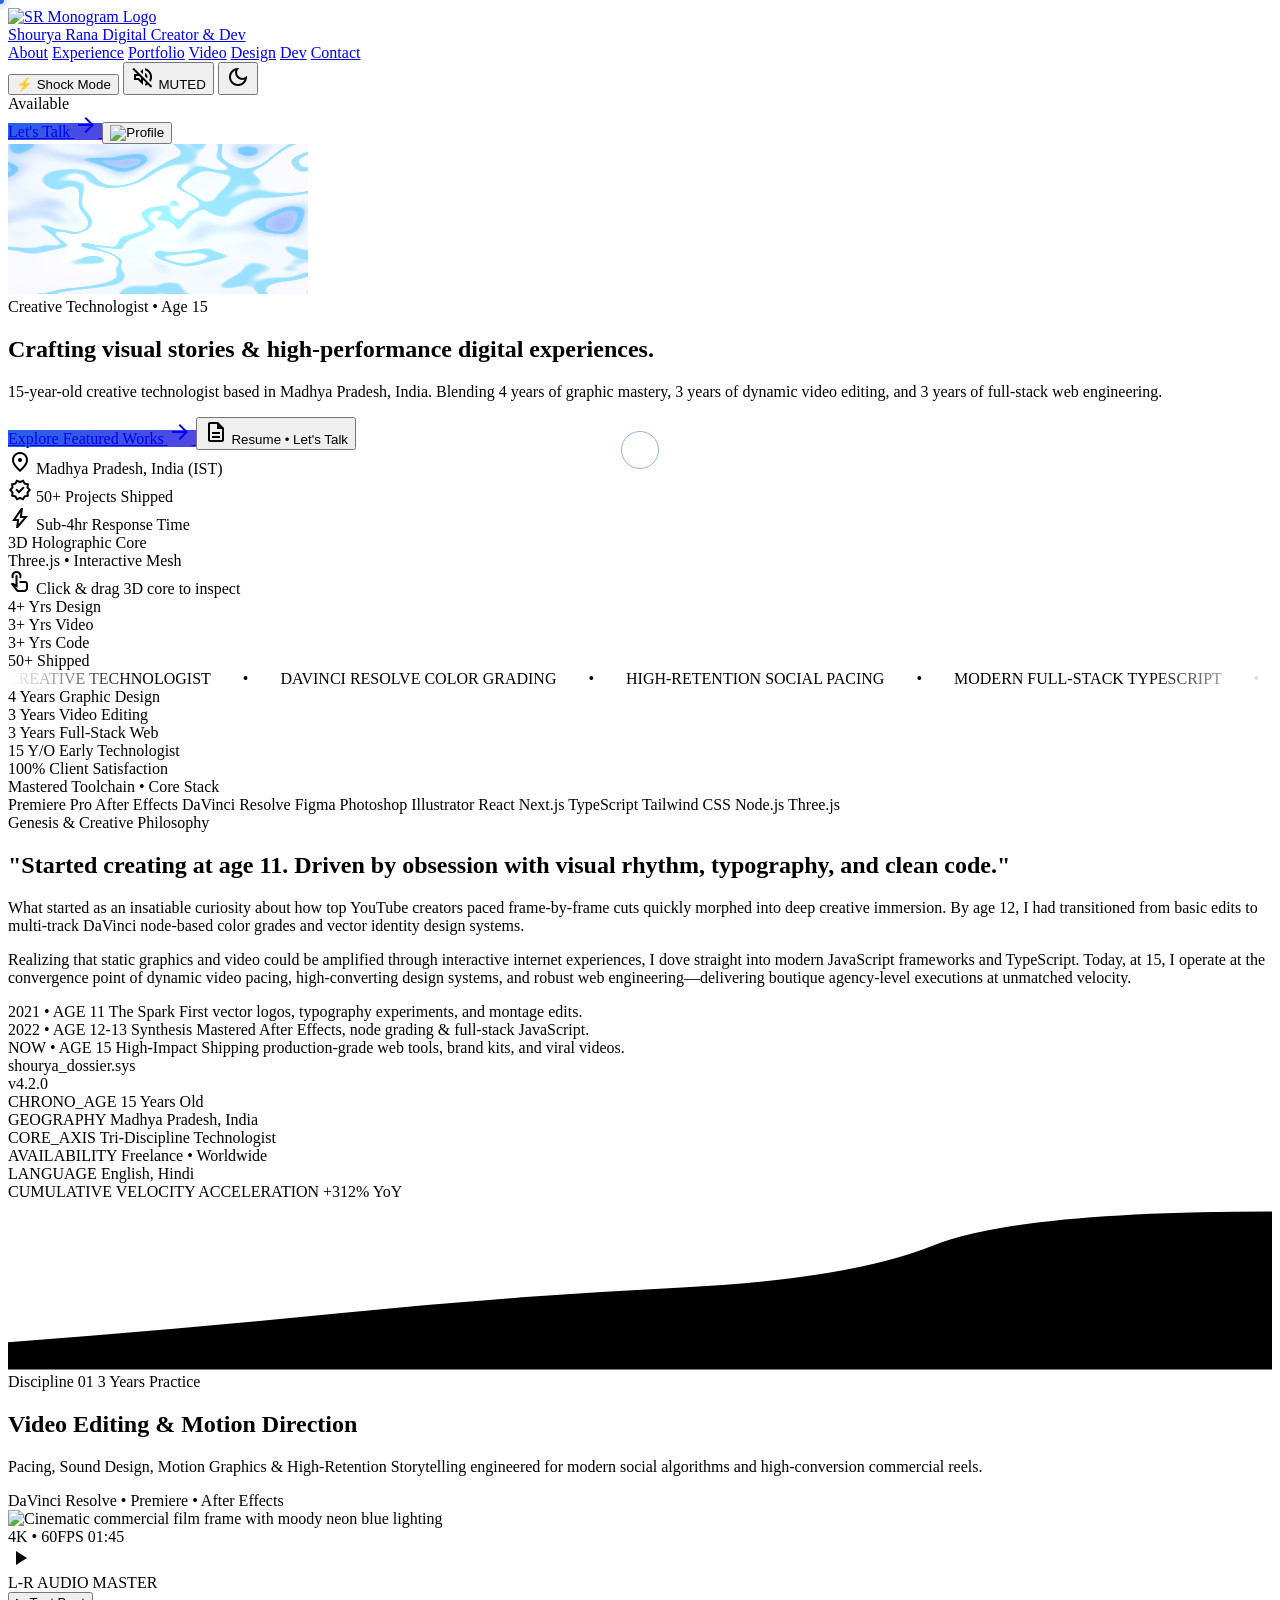
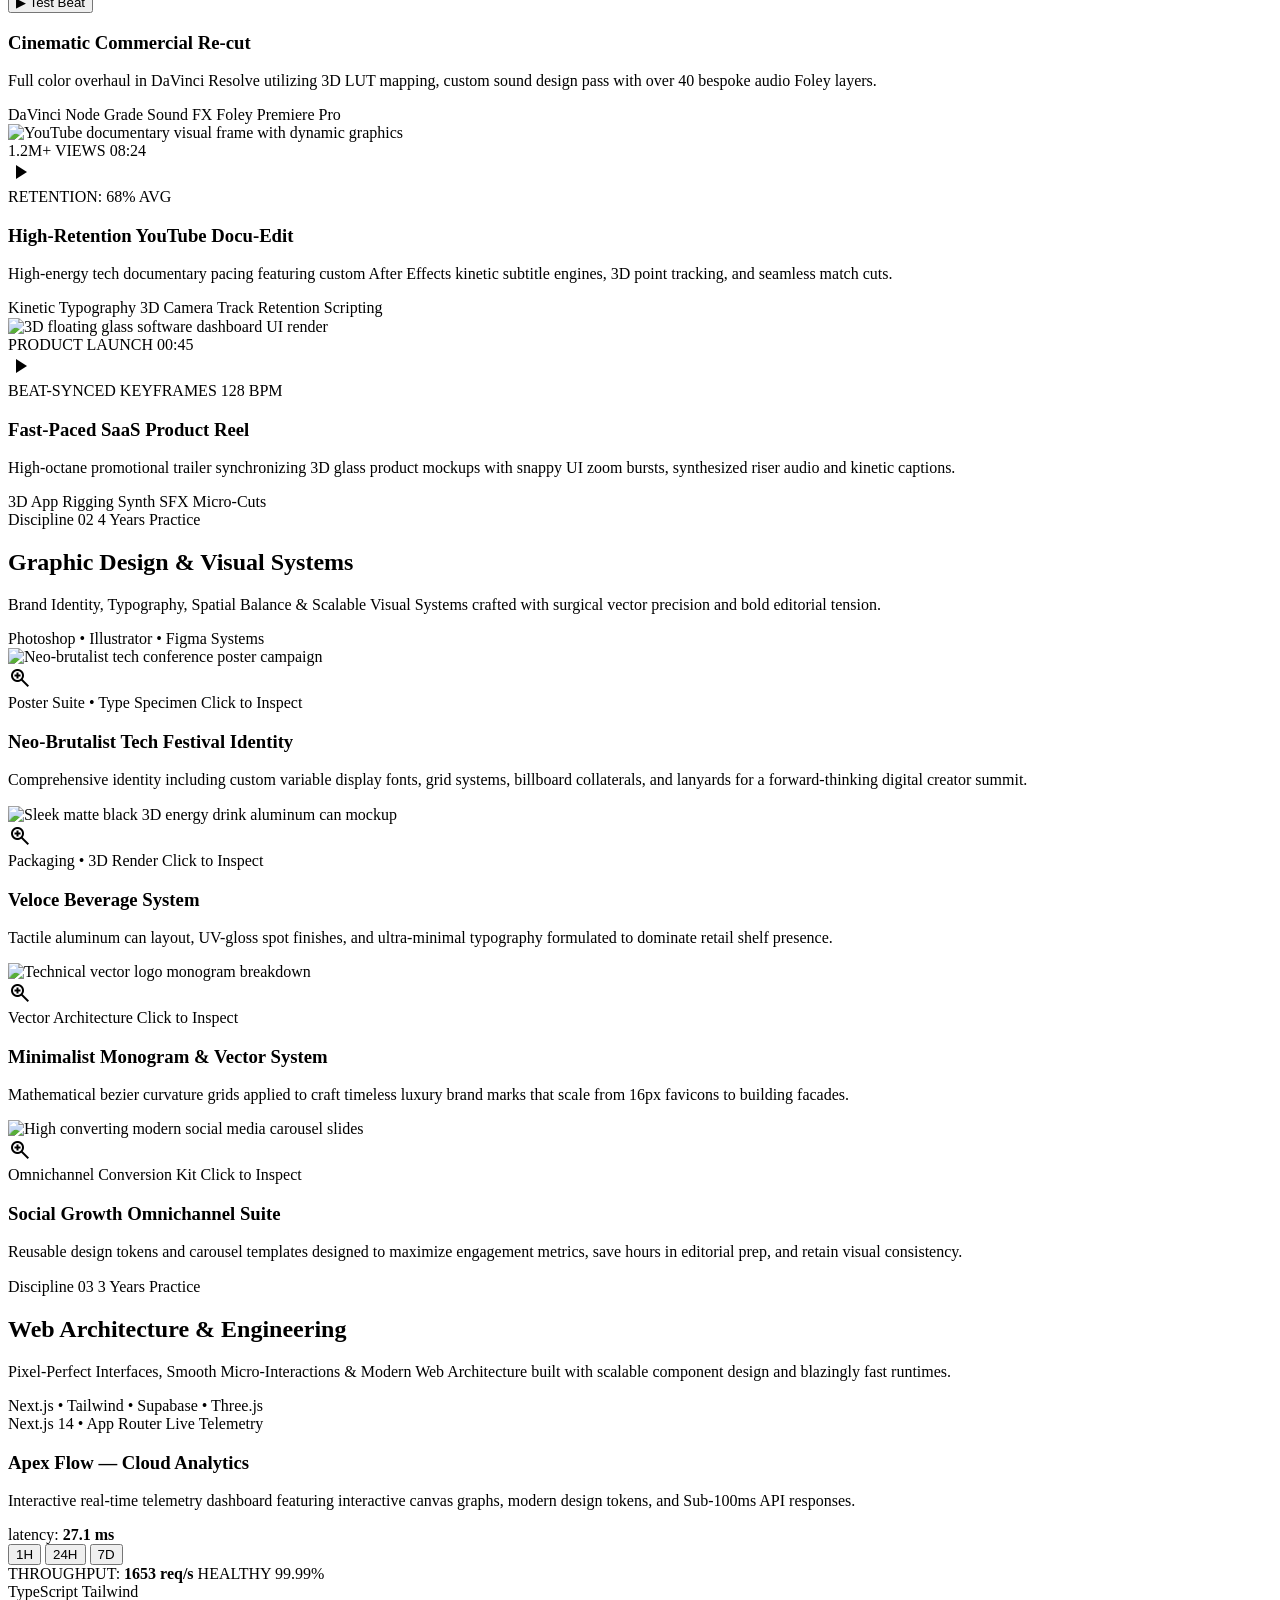
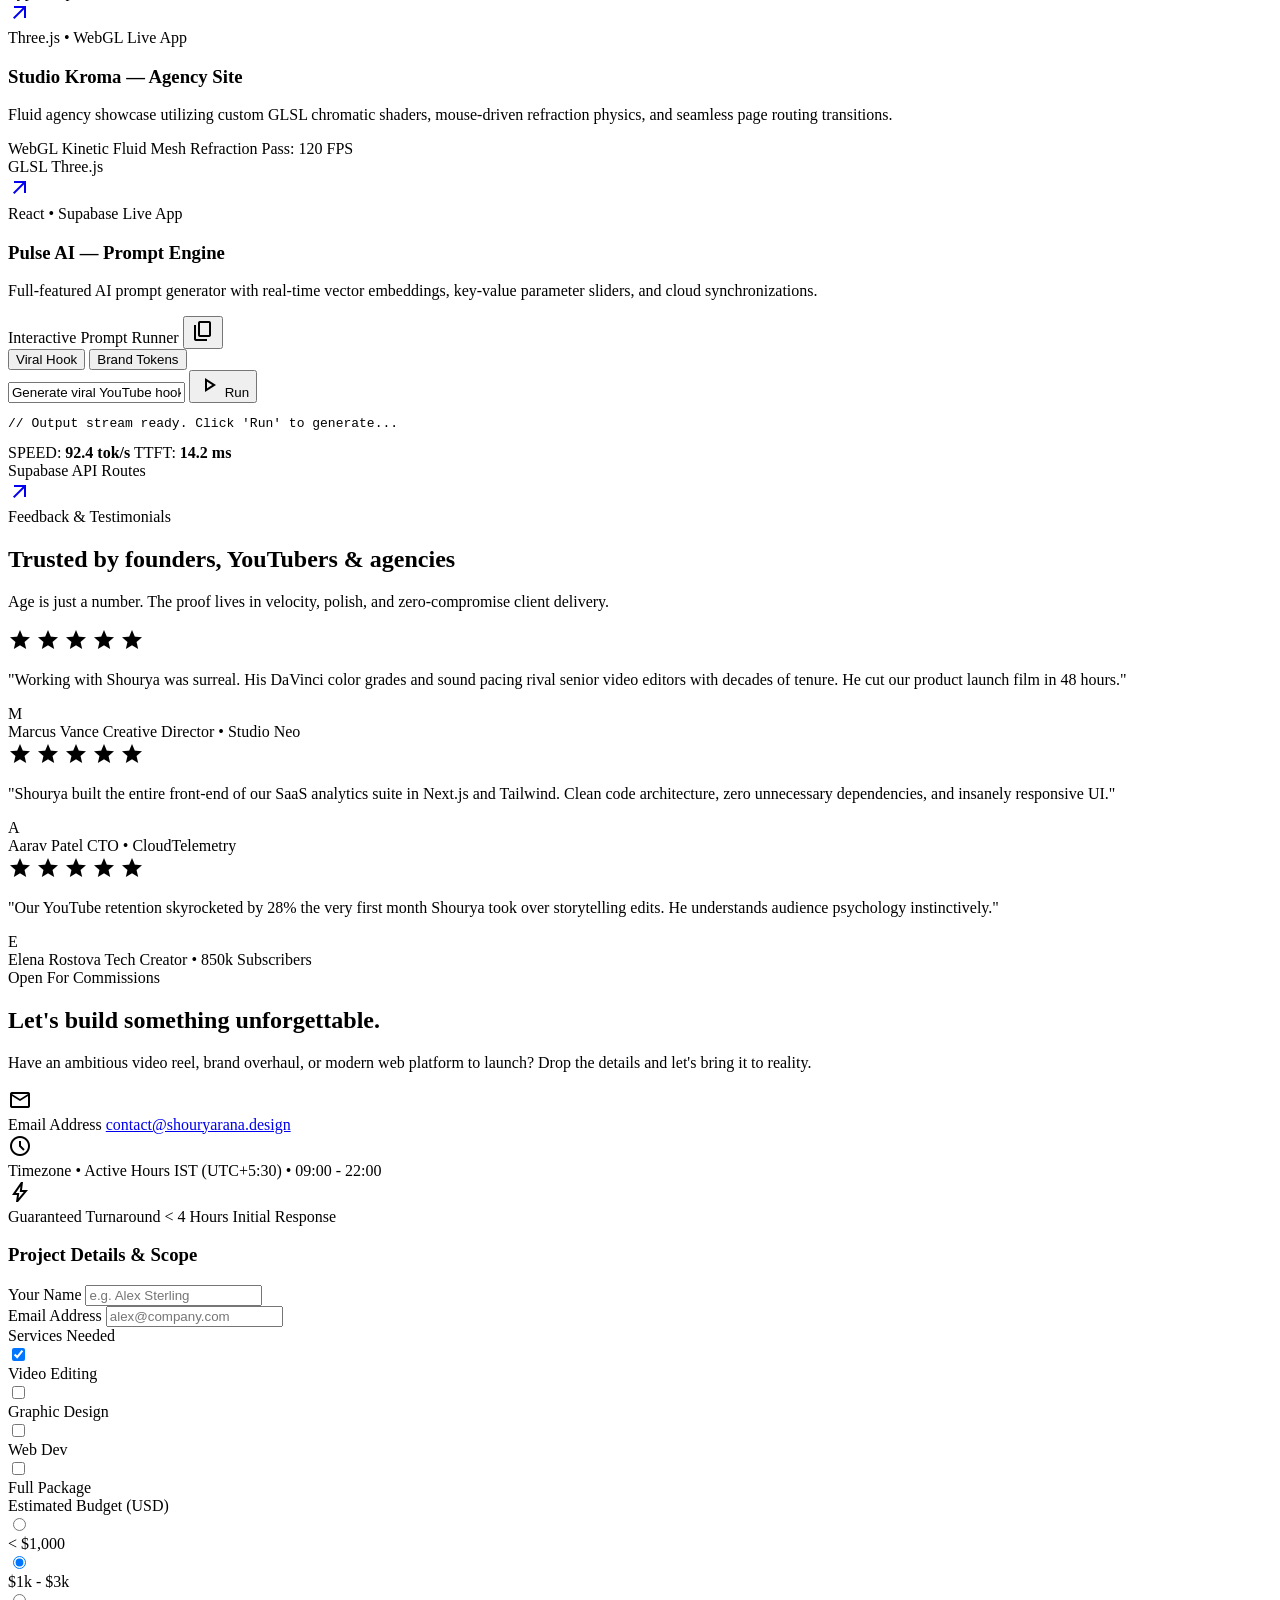
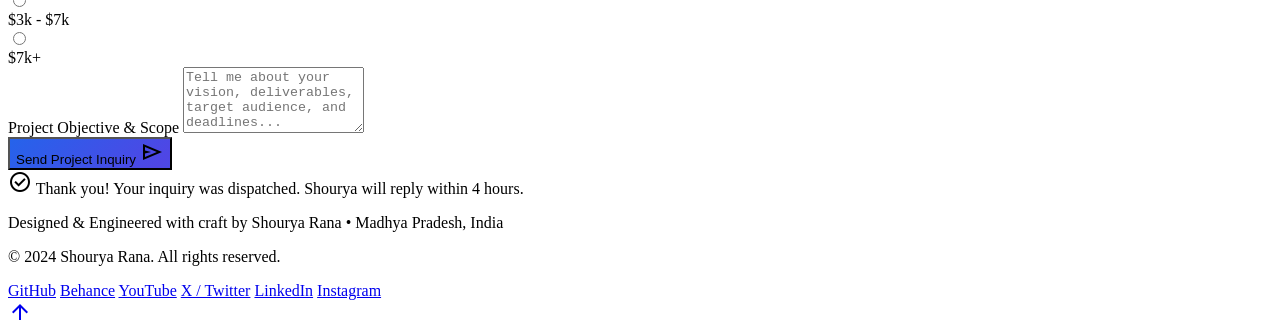
==== index.html @ fdfb47a0 "Add files via upload" ====
<!DOCTYPE html>
<html class="light" lang="en">
<head>
  <meta charset="utf-8">
  <meta content="width=device-width, initial-scale=1.0" name="viewport">
  <title>Shourya Rana — Creative Technologist & Full-Stack Developer</title>
  <meta name="description" content="Portfolio of Shourya Rana, a 15-year-old creative technologist blending 4 years of graphic design, 3 years of video editing, and 3 years of full-stack engineering.">

  <!-- Google Fonts -->
  <link href="https://fonts.googleapis.com" rel="preconnect">
  <link crossorigin="" href="https://fonts.gstatic.com" rel="preconnect">
  <link href="https://fonts.googleapis.com/css2?family=Plus+Jakarta+Sans:ital,wght@0,300;0,400;0,500;0,600;0,700;0,800;1,400&family=JetBrains+Mono:wght@400;500;600;700&display=swap" rel="stylesheet">
  <link href="https://fonts.googleapis.com/css2?family=Material+Symbols+Outlined:wght,FILL@100..700,0..1&display=swap" rel="stylesheet">

  <!-- Tailwind CSS CDN -->
  <script src="https://cdn.tailwindcss.com?plugins=forms,container-queries"></script>
  <script id="tailwind-config">
    tailwind.config = {
      darkMode: "class",
      theme: {
        extend: {
          colors: {
            primary: "#2563eb",
            secondary: "#4f46e5",
            background: "#faf8ff",
            surface: "#ffffff"
          },
          fontFamily: {
            "display-xl": ["Plus Jakarta Sans", "sans-serif"],
            "headline-lg": ["Plus Jakarta Sans", "sans-serif"],
            "body-md": ["Plus Jakarta Sans", "sans-serif"],
            "mono-code": ["JetBrains Mono", "monospace"],
            "label-caps": ["JetBrains Mono", "monospace"]
          },
          spacing: {
            "space-2xs": "0.25rem",
            "space-xs": "0.5rem",
            "space-sm": "0.75rem",
            "space-md": "1rem",
            "space-lg": "1.5rem",
            "space-xl": "2rem",
            "space-2xl": "3rem",
            "space-3xl": "4rem",
            "space-4xl": "6rem",
            "space-5xl": "8rem",
            "gutter-mobile": "1.25rem",
            "gutter-desktop": "2.5rem",
            "container-max": "80rem"
          }
        }
      }
    }
  </script>

  <!-- Three.js (r125) for 3D Holographic Core -->
  <script src="https://ajax.googleapis.com/ajax/libs/threejs/r125/three.min.js"></script>

  <!-- Custom High-Impact Stylesheet -->
  <link rel="stylesheet" href="styles.css">
</head>

<body id="top" class="bg-[#faf8ff] dark:bg-[#090d16] font-body-md text-slate-900 dark:text-slate-100 antialiased min-h-screen selection:bg-blue-200 dark:selection:bg-blue-900/60 selection:text-primary transition-colors duration-300">

  <!-- Hyperspace Warp Canvas (Shock Mode) -->
  <canvas id="hyperspace-canvas"></canvas>
  <div id="shock-hud" class="shock-hud">
    <div class="px-6 py-4 rounded-3xl bg-black/80 border border-blue-500/80 backdrop-blur-xl text-white flex flex-col items-center gap-2 shadow-[0_0_50px_rgba(37,99,235,0.6)]">
      <div class="flex items-center gap-2">
        <span class="h-3 w-3 rounded-full bg-blue-500 animate-ping"></span>
        <span class="font-mono-code text-sm font-bold text-blue-400 uppercase tracking-widest">HYPERSPACE WARP ENGAGED</span>
      </div>
      <span class="font-mono-code text-xs text-slate-300">VELOCITY: WARP 9.9 • QUANTUM DRIVE ONLINE</span>
      <span class="font-mono-code text-[10px] text-slate-400">Click anywhere to drop out of warp</span>
    </div>
  </div>

  <!-- Confetti / Particle Canvas -->
  <canvas id="confetti-canvas"></canvas>

  <!-- ==================== HEADER / NAVIGATION ==================== -->
  <header class="fixed top-0 inset-x-0 z-50 bg-white/85 dark:bg-slate-900/85 backdrop-blur-xl border-b border-slate-200/70 dark:border-slate-800 shadow-[0_4px_20px_rgba(15,23,42,0.04)] transition-colors duration-300">
    <div class="h-20 max-w-container-max mx-auto px-gutter-mobile lg:px-gutter-desktop flex items-center justify-between gap-space-md">
      
      <!-- Brand & Name -->
      <a href="#top" class="flex items-center gap-space-sm shrink-0 group">
        <div class="p-1.5 rounded-2xl bg-white dark:bg-slate-800 shadow-sm border border-slate-100 dark:border-slate-700 flex items-center justify-center transition-transform group-hover:scale-105 group-hover:rotate-3">
          <img alt="SR Monogram Logo" class="h-8 w-8 object-contain rounded-xl" src="https://lh3.googleusercontent.com/aida/[base64]">
        </div>
        <div class="flex flex-col">
          <span class="font-bold text-[17px] text-slate-900 dark:text-white tracking-tight leading-snug">Shourya Rana</span>
          <span class="font-medium text-xs text-slate-500 dark:text-slate-400 tracking-wide">Digital Creator &amp; Dev</span>
        </div>
      </a>

      <!-- Desktop Navigation Links -->
      <nav class="hidden xl:flex items-center gap-1.5 p-1.5 rounded-full bg-slate-100/90 dark:bg-slate-800/90 border border-slate-200/60 dark:border-slate-700 backdrop-blur-md">
        <a class="px-space-md py-1.5 rounded-full text-xs font-semibold bg-white dark:bg-slate-700 text-primary shadow-sm transition-all" href="#top">About</a>
        <a class="px-space-md py-1.5 rounded-full text-xs font-semibold text-slate-600 dark:text-slate-300 hover:text-slate-900 dark:hover:text-white transition-colors" href="#journey">Experience</a>
        <a class="px-space-md py-1.5 rounded-full text-xs font-semibold text-slate-600 dark:text-slate-300 hover:text-slate-900 dark:hover:text-white transition-colors" href="#showcases">Portfolio</a>
        <a class="px-space-sm py-1.5 rounded-full font-label-caps text-[11px] text-slate-500 dark:text-slate-400 hover:text-primary transition-colors uppercase tracking-wider" href="#video-section">Video</a>
        <a class="px-space-sm py-1.5 rounded-full font-label-caps text-[11px] text-slate-500 dark:text-slate-400 hover:text-secondary transition-colors uppercase tracking-wider" href="#design-section">Design</a>
        <a class="px-space-sm py-1.5 rounded-full font-label-caps text-[11px] text-slate-500 dark:text-slate-400 hover:text-blue-500 transition-colors uppercase tracking-wider" href="#dev-section">Dev</a>
        <a class="px-space-md py-1.5 rounded-full text-xs font-semibold text-slate-600 dark:text-slate-300 hover:text-slate-900 dark:hover:text-white transition-colors" href="#contact">Contact</a>
      </nav>

      <!-- Right Controls & CTA -->
      <div class="flex items-center gap-2 sm:gap-space-sm shrink-0">
        
        <!-- "⚡ Shock Mode" Trigger Button -->
        <button id="shock-mode-btn" class="px-3 py-1.5 rounded-full bg-gradient-to-r from-blue-600 to-indigo-600 hover:from-blue-500 hover:to-indigo-500 text-white font-mono-code text-[11px] font-bold tracking-wider uppercase shadow-[0_0_15px_rgba(37,99,235,0.4)] hover:scale-105 transition-all flex items-center gap-1.5" title="Trigger Hyperspace Shock Mode">
          <span class="text-amber-300">⚡</span>
          <span class="hidden sm:inline">Shock Mode</span>
        </button>

        <!-- Sound Toggle Button -->
        <button id="sound-toggle-btn" class="p-2 rounded-full bg-slate-100 dark:bg-slate-800 hover:bg-slate-200 dark:hover:bg-slate-700 text-slate-700 dark:text-slate-300 transition-all flex items-center gap-1.5" title="Toggle Sound FX">
          <span class="material-symbols-outlined text-base text-slate-400">volume_off</span>
          <span class="hidden md:inline font-mono-code text-[11px] font-semibold">MUTED</span>
        </button>

        <!-- Dark/Light Theme Switcher -->
        <button id="theme-toggle-btn" class="p-2 rounded-full bg-slate-100 dark:bg-slate-800 hover:bg-slate-200 dark:hover:bg-slate-700 text-slate-700 dark:text-slate-300 transition-all flex items-center justify-center" title="Toggle Theme">
          <span class="material-symbols-outlined text-base">dark_mode</span>
        </button>

        <!-- Availability Badge -->
        <div class="hidden lg:flex items-center gap-2 px-3 py-1.5 rounded-full bg-emerald-50 dark:bg-emerald-950/60 border border-emerald-100 dark:border-emerald-800 shadow-sm">
          <span class="relative flex h-2 w-2">
            <span class="animate-ping absolute inline-flex h-full w-full rounded-full bg-emerald-500 opacity-75"></span>
            <span class="relative inline-flex rounded-full h-2 w-2 bg-emerald-500"></span>
          </span>
          <span class="font-label-caps text-[11px] font-semibold text-emerald-700 dark:text-emerald-300 uppercase tracking-wider">Available</span>
        </div>

        <!-- Get In Touch CTA -->
        <a class="btn-glow-shimmer inline-flex items-center gap-1.5 px-space-md sm:px-space-lg py-2.5 rounded-full bg-primary hover:bg-blue-700 text-white text-xs font-bold transition-all shadow-[0_4px_14px_rgba(37,99,235,0.25)] hover:shadow-[0_6px_20px_rgba(37,99,235,0.35)] hover:scale-105" href="#contact">
          <span>Let's Talk</span>
          <span class="material-symbols-outlined text-[16px]">arrow_forward</span>
        </a>

        <!-- Profile Avatar (Clickable to open Resume) -->
        <button data-open-resume class="p-0.5 rounded-full ring-2 ring-blue-400/60 hover:ring-blue-500 transition-all hover:scale-105" title="View Shourya's Digital CV">
          <img alt="Profile" class="w-8 h-8 rounded-full object-cover" src="https://lh3.googleusercontent.com/aida-public/[base64]">
        </button>
      </div>

    </div>
  </header>

  <!-- ==================== MAIN PAGE CONTENT ==================== -->
  <main class="w-full pt-24 relative overflow-hidden">

    <!-- Interactive WebGL Fluid Shader Canvas Backdrop -->
    <div class="absolute inset-0 w-full h-full opacity-35 dark:opacity-20 pointer-events-none z-0">
      <canvas id="shader-canvas-ANIMATION_8" class="w-full h-full block"></canvas>
      <script>
        (function() {
          const canvas = document.getElementById('shader-canvas-ANIMATION_8');
          function syncSize() {
            const w = canvas.clientWidth  || window.innerWidth || 1280;
            const h = canvas.clientHeight || window.innerHeight || 720;
            if (canvas.width !== w || canvas.height !== h) {
              canvas.width  = w;
              canvas.height = h;
            }
          }
          if (typeof ResizeObserver !== 'undefined') {
            new ResizeObserver(syncSize).observe(canvas);
          }
          syncSize();

          const gl = canvas.getContext('webgl') || canvas.getContext('experimental-webgl');
          if (!gl) return;
          const vs = `attribute vec2 a_position;
          varying vec2 v_texCoord;
          void main() {
            v_texCoord = a_position * 0.5 + 0.5;
            gl_Position = vec4(a_position, 0.0, 1.0);
          }`;
          const fs = `precision highp float;
          uniform float u_time;
          uniform vec2 u_resolution;
          uniform vec2 u_mouse;

          vec3 mod289(vec3 x) { return x - floor(x * (1.0 / 289.0)) * 289.0; }
          vec4 mod289(vec4 x) { return x - floor(x * (1.0 / 289.0)) * 289.0; }
          vec4 permute(vec4 x) { return mod289(((x*34.0)+1.0)*x); }
          vec4 taylorInvSqrt(vec4 r) { return 1.79284291400159 - 0.85373472095314 * r; }

          float snoise(vec3 v) {
            const vec2 C = vec2(1.0/6.0, 1.0/3.0);
            const vec4 D = vec4(0.0, 0.5, 1.0, 2.0);
            vec3 i  = floor(v + dot(v, C.yyy));
            vec3 x0 = v - i + dot(i, C.xxx);
            vec3 g = step(x0.yzx, x0.xyz);
            vec3 l = 1.0 - g;
            vec3 i1 = min(g.xyz, l.zxy);
            vec3 i2 = max(g.xyz, l.zxy);
            vec3 x1 = x0 - i1 + C.xxx;
            vec3 x2 = x0 - i2 + C.yyy;
            vec3 x3 = x0 - D.yyy;
            i = mod289(i);
            vec4 p = permute(permute(permute(
                       i.z + vec4(0.0, i1.z, i2.z, 1.0))
                     + i.y + vec4(0.0, i1.y, i2.y, 1.0))
                     + i.x + vec4(0.0, i1.x, i2.x, 1.0));
            float n_ = 0.142857142857;
            vec3 ns = n_ * D.wyz - D.xzx;
            vec4 j = p - 49.0 * floor(p * ns.z * ns.z);
            vec4 x_ = floor(j * ns.z);
            vec4 y_ = floor(j - 7.0 * x_);
            vec4 x = x_ *ns.x + ns.yyyy;
            vec4 y = y_ *ns.x + ns.yyyy;
            vec4 h = 1.0 - abs(x) - abs(y);
            vec4 b0 = vec4(x.xy, y.xy);
            vec4 b1 = vec4(x.zw, y.zw);
            vec4 s0 = floor(b0)*2.0 + 1.0;
            vec4 s1 = floor(b1)*2.0 + 1.0;
            vec4 sh = -step(h, vec4(0.0));
            vec4 a0 = b0.xzyw + s0.xzyw*sh.xxyy;
            vec4 a1 = b1.xzyw + s1.xzyw*sh.zzww;
            vec3 p0 = vec3(a0.xy, h.x);
            vec3 p1 = vec3(a0.zw, h.y);
            vec3 p2 = vec3(a1.xy, h.z);
            vec3 p3 = vec3(a1.zw, h.w);
            vec4 norm = taylorInvSqrt(vec4(dot(p0,p0), dot(p1,p1), dot(p2, p2), dot(p3,p3)));
            p0 *= norm.x; p1 *= norm.y; p2 *= norm.z; p3 *= norm.w;
            vec4 m = max(0.6 - vec4(dot(x0,x0), dot(x1,x1), dot(x2,x2), dot(x3,x3)), 0.0);
            m = m * m;
            return 42.0 * dot(m*m, vec4(dot(p0,x0), dot(p1,x1), dot(p2,x2), dot(p3,x3)));
          }

          void main() {
              vec2 st = gl_FragCoord.xy / u_resolution.xy;
              vec2 mouse = u_mouse / u_resolution.xy;
              if (length(u_mouse) < 1.0) {
                  mouse = vec2(0.5 + sin(u_time * 0.4) * 0.2, 0.5 + cos(u_time * 0.3) * 0.2);
              }
              
              float dist = length(st - mouse);
              float mouseWave = sin(dist * 18.0 - u_time * 2.5) * exp(-dist * 3.5) * 0.08;
              vec2 uv = st + mouseWave;
              
              float t = u_time * 0.22;
              float n1 = snoise(vec3(uv * 1.8, t));
              float n2 = snoise(vec3(uv * 3.2 + vec2(n1 * 0.5), t * 1.2));
              float n3 = snoise(vec3(uv * 5.0 - vec2(n2 * 0.3), t * 0.8));
              
              float fluid = n1 * 0.5 + n2 * 0.35 + n3 * 0.15;
              
              vec3 colBg = vec3(0.98, 0.97, 1.0);
              vec3 colBlue = vec3(0.20, 0.45, 0.98);
              vec3 colCyan = vec3(0.06, 0.72, 0.92);
              vec3 colViolet = vec3(0.55, 0.28, 0.95);
              vec3 colPearl = vec3(0.92, 0.95, 1.0);
              
              float caustics = smoothstep(0.7, 0.95, sin(fluid * 12.0 + u_time * 0.8));
              
              vec3 color = mix(colBg, colPearl, smoothstep(-0.5, 0.5, fluid));
              color = mix(color, colBlue, smoothstep(0.1, 0.6, fluid) * 0.35);
              color = mix(color, colViolet, smoothstep(0.4, 0.85, fluid) * 0.3);
              color = mix(color, colCyan, caustics * 0.4);
              
              float mouseGlow = exp(-dist * 4.0) * 0.25;
              color += vec3(0.2, 0.45, 0.95) * mouseGlow;
              
              gl_FragColor = vec4(color, 1.0);
          }`;
          function cs(type, src) {
            const s = gl.createShader(type);
            gl.shaderSource(s, src);
            gl.compileShader(s);
            return s;
          }
          const prog = gl.createProgram();
          gl.attachShader(prog, cs(gl.VERTEX_SHADER, vs));
          gl.attachShader(prog, cs(gl.FRAGMENT_SHADER, fs));
          gl.linkProgram(prog);
          gl.useProgram(prog);
          const buf = gl.createBuffer();
          gl.bindBuffer(gl.ARRAY_BUFFER, buf);
          gl.bufferData(gl.ARRAY_BUFFER, new Float32Array([-1,-1, 1,-1, -1,1, 1,1]), gl.STATIC_DRAW);
          const pos = gl.getAttribLocation(prog, 'a_position');
          gl.enableVertexAttribArray(pos);
          gl.vertexAttribPointer(pos, 2, gl.FLOAT, false, 0, 0);
          const uTime = gl.getUniformLocation(prog, 'u_time');
          const uRes = gl.getUniformLocation(prog, 'u_resolution');
          const uMouse = gl.getUniformLocation(prog, 'u_mouse');

          let mouse = { x: canvas.width / 2, y: canvas.height / 2 };
          window.addEventListener('mousemove', (event) => {
            const rect = canvas.getBoundingClientRect();
            if (rect.width && rect.height) {
              const nx = (event.clientX - rect.left) / rect.width;
              const ny = 1.0 - (event.clientY - rect.top) / rect.height;
              mouse.x = nx * canvas.width;
              mouse.y = ny * canvas.height;
            }
          });

          function render(t) {
            if (typeof ResizeObserver === 'undefined') syncSize();
            gl.viewport(0, 0, canvas.width, canvas.height);
            if (uTime) gl.uniform1f(uTime, t * 0.001);
            if (uRes) gl.uniform2f(uRes, canvas.width, canvas.height);
            if (uMouse) gl.uniform2f(uMouse, mouse.x, mouse.y);
            gl.drawArrays(gl.TRIANGLE_STRIP, 0, 4);
            requestAnimationFrame(render);
          }
          render(0);
        })();
      </script>
    </div>

    <!-- Ambient Glowing Orbs -->
    <div class="pointer-events-none absolute -top-24 left-1/2 -translate-x-1/2 w-[900px] h-[480px] bg-gradient-to-tr from-blue-300/30 via-indigo-200/30 to-sky-200/20 dark:from-blue-600/15 dark:via-indigo-600/10 blur-[130px] rounded-full ambient-pulse"></div>
    <div class="pointer-events-none absolute top-[900px] -left-48 w-[600px] h-[600px] bg-purple-200/30 dark:bg-purple-900/15 blur-[150px] rounded-full"></div>
    <div class="pointer-events-none absolute top-[2400px] -right-48 w-[700px] h-[700px] bg-sky-200/30 dark:bg-sky-900/15 blur-[160px] rounded-full"></div>

    <!-- ==================== HERO SECTION ==================== -->
    <section class="relative z-10 w-full max-w-container-max mx-auto px-gutter-mobile lg:px-gutter-desktop pt-space-lg lg:pt-space-2xl pb-space-3xl lg:pb-space-4xl">
      <div class="grid grid-cols-1 lg:grid-cols-12 gap-space-xl lg:gap-space-2xl items-center">
        
        <!-- Left Hero Typography -->
        <div class="lg:col-span-7 flex flex-col items-start gap-space-md">
          
          <!-- Top Pill Badge -->
          <div class="inline-flex items-center gap-2 px-space-md py-1.5 rounded-full bg-blue-50/90 dark:bg-blue-950/70 border border-blue-100 dark:border-blue-800 text-primary dark:text-blue-400 shadow-sm backdrop-blur-sm float-badge">
            <span class="inline-flex h-2 w-2 rounded-full bg-primary animate-pulse"></span>
            <span class="font-label-caps text-xs font-bold tracking-wider uppercase">Creative Technologist • Age 15</span>
          </div>

          <!-- Headline -->
          <h1 class="text-4xl sm:text-5xl lg:text-6xl font-extrabold text-slate-900 dark:text-white tracking-tight leading-[1.12]">
            Crafting visual stories &amp; <span class="bg-gradient-to-r from-blue-600 via-indigo-600 to-sky-500 dark:from-blue-400 dark:via-indigo-400 dark:to-sky-300 bg-clip-text text-transparent">high-performance</span> digital experiences.
          </h1>

          <!-- Narrative -->
          <p class="text-lg sm:text-xl text-slate-600 dark:text-slate-300 max-w-2xl leading-relaxed font-normal">
            15-year-old creative technologist based in Madhya Pradesh, India. Blending <span class="text-slate-900 dark:text-white font-semibold">4 years of graphic mastery</span>, <span class="text-slate-900 dark:text-white font-semibold">3 years of dynamic video editing</span>, and <span class="text-slate-900 dark:text-white font-semibold">3 years of full-stack web engineering</span>.
          </p>

          <!-- CTAs -->
          <div class="flex flex-wrap items-center gap-space-sm pt-space-xs w-full sm:w-auto">
            <a class="btn-glow-shimmer w-full sm:w-auto px-space-xl py-3.5 rounded-full bg-primary text-white font-bold text-sm hover:bg-blue-700 transition-all shadow-[0_6px_20px_rgba(37,99,235,0.28)] hover:-translate-y-0.5 flex items-center justify-center gap-2 group" href="#showcases">
              <span>Explore Featured Works</span>
              <span class="material-symbols-outlined text-sm group-hover:translate-x-1 transition-transform">arrow_forward</span>
            </a>
            
            <button data-open-resume class="w-full sm:w-auto px-space-lg py-3.5 rounded-full bg-white dark:bg-slate-800 hover:bg-slate-50 dark:hover:bg-slate-700 text-slate-700 dark:text-slate-200 font-semibold text-sm border border-slate-200 dark:border-slate-700 shadow-sm transition-all flex items-center justify-center gap-2 hover:-translate-y-0.5 hover:border-blue-400">
              <span class="material-symbols-outlined text-base text-primary">description</span>
              <span>Resume • Let's Talk</span>
            </button>
          </div>

          <!-- Micro Metadata Tags -->
          <div class="pt-space-sm flex flex-wrap items-center gap-y-2 gap-x-space-lg text-slate-500 dark:text-slate-400 font-mono-code text-xs">
            <div class="flex items-center gap-1.5">
              <span class="material-symbols-outlined text-sm text-primary">location_on</span>
              <span>Madhya Pradesh, India (IST)</span>
            </div>
            <div class="flex items-center gap-1.5">
              <span class="material-symbols-outlined text-sm text-indigo-600 dark:text-indigo-400">verified</span>
              <span>50+ Projects Shipped</span>
            </div>
            <div class="flex items-center gap-1.5">
              <span class="material-symbols-outlined text-sm text-sky-600 dark:text-sky-400">bolt</span>
              <span>Sub-4hr Response Time</span>
            </div>
          </div>

        </div>

        <!-- Right: 3D Holographic Core & Presentation Card -->
        <div class="lg:col-span-5 relative flex flex-col items-center justify-center">
          
          <!-- Soft Atmospheric Glow -->
          <div class="absolute -inset-3 bg-gradient-to-tr from-blue-200/50 via-indigo-100/50 to-sky-200/40 dark:from-blue-600/20 dark:via-indigo-600/10 rounded-3xl blur-2xl opacity-75"></div>
          
          <div class="spotlight-card-glow relative w-full max-w-md rounded-3xl bg-white/95 dark:bg-slate-900/95 backdrop-blur-md p-space-md border border-slate-200/80 dark:border-slate-800 shadow-[0_20px_40px_rgba(15,23,42,0.06)] flex flex-col gap-space-md">
            
            <!-- Three.js 3D Holographic Kinetic Core -->
            <div class="relative w-full rounded-2xl overflow-hidden bg-gradient-to-br from-slate-900 via-indigo-950 to-slate-900 border border-slate-700/60 shadow-inner flex flex-col items-center">
              <div class="w-full px-3 py-2 bg-slate-900/80 backdrop-blur-sm border-b border-slate-700/50 flex items-center justify-between z-20">
                <div class="flex items-center gap-1.5">
                  <span class="h-2 w-2 rounded-full bg-emerald-400 animate-ping"></span>
                  <span class="font-mono-code text-[10px] font-semibold text-emerald-300 uppercase tracking-wide">3D Holographic Core</span>
                </div>
                <span class="font-mono-code text-[10px] text-slate-400">Three.js • Interactive Mesh</span>
              </div>
              
              <!-- 3D Canvas Container -->
              <div class="w-full h-64 relative z-10 bg-transparent">
                <div id="threejs-container-ANIMATION_9" style="width:100%;height:100%"></div>
                <script>
                  (function() {
                    const container = document.getElementById('threejs-container-ANIMATION_9');
                    const width = container.clientWidth || 400;
                    const height = container.clientHeight || 256;

                    const scene = new THREE.Scene();
                    const camera = new THREE.PerspectiveCamera(45, width / height, 0.1, 1000);
                    camera.position.z = 7.5;

                    const renderer = new THREE.WebGLRenderer({ alpha: true, antialias: true });
                    renderer.setSize(width, height);
                    renderer.setPixelRatio(Math.min(window.devicePixelRatio, 2));
                    container.appendChild(renderer.domElement);

                    // Lighting
                    const ambientLight = new THREE.AmbientLight(0xffffff, 0.85);
                    scene.add(ambientLight);

                    const pointLight1 = new THREE.PointLight(0x3b82f6, 3.5, 25);
                    pointLight1.position.set(4, 5, 4);
                    scene.add(pointLight1);

                    const pointLight2 = new THREE.PointLight(0x8b5cf6, 3, 25);
                    pointLight2.position.set(-4, -4, 3);
                    scene.add(pointLight2);

                    const mainGroup = new THREE.Group();
                    scene.add(mainGroup);

                    // Outer Faceted Crystal
                    const outerGeo = new THREE.IcosahedronGeometry(2.1, 0);
                    const outerMat = new THREE.MeshPhongMaterial({
                      color: 0x3b82f6,
                      emissive: 0x1d4ed8,
                      specular: 0xffffff,
                      shininess: 120,
                      transparent: true,
                      opacity: 0.78,
                      flatShading: true
                    });
                    const outerMesh = new THREE.Mesh(outerGeo, outerMat);
                    mainGroup.add(outerMesh);

                    // Wireframe Cage
                    const wireGeo = new THREE.IcosahedronGeometry(2.3, 1);
                    const wireMat = new THREE.MeshBasicMaterial({
                      color: 0x60a5fa,
                      wireframe: true,
                      transparent: true,
                      opacity: 0.45
                    });
                    const wireMesh = new THREE.Mesh(wireGeo, wireMat);
                    mainGroup.add(wireMesh);

                    // Glowing Inner Core
                    const innerGeo = new THREE.OctahedronGeometry(1.15, 0);
                    const innerMat = new THREE.MeshStandardMaterial({
                      color: 0x06b6d4,
                      roughness: 0.15,
                      metalness: 0.3
                    });
                    const innerMesh = new THREE.Mesh(innerGeo, innerMat);
                    mainGroup.add(innerMesh);

                    // Rotating Rings
                    const ringGeo1 = new THREE.TorusGeometry(3.1, 0.04, 16, 100);
                    const ringMat1 = new THREE.MeshBasicMaterial({ color: 0x8b5cf6, transparent: true, opacity: 0.7 });
                    const ringMesh1 = new THREE.Mesh(ringGeo1, ringMat1);
                    ringMesh1.rotation.x = Math.PI / 3;
                    mainGroup.add(ringMesh1);

                    const ringGeo2 = new THREE.TorusGeometry(3.5, 0.03, 16, 100);
                    const ringMat2 = new THREE.MeshBasicMaterial({ color: 0x38bdf8, transparent: true, opacity: 0.6 });
                    const ringMesh2 = new THREE.Mesh(ringGeo2, ringMat2);
                    ringMesh2.rotation.y = Math.PI / 4;
                    mainGroup.add(ringMesh2);

                    // Stardust Constellation Particles
                    const particleCount = 200;
                    const particleGeo = new THREE.BufferGeometry();
                    const positions = new Float32Array(particleCount * 3);

                    for (let i = 0; i < particleCount; i++) {
                      const theta = Math.random() * Math.PI * 2;
                      const phi = Math.acos((Math.random() * 2) - 1);
                      const radius = 2.8 + Math.random() * 3.2;
                      positions[i * 3] = radius * Math.sin(phi) * Math.cos(theta);
                      positions[i * 3 + 1] = radius * Math.sin(phi) * Math.sin(theta);
                      positions[i * 3 + 2] = radius * Math.cos(phi);
                    }
                    particleGeo.setAttribute('position', new THREE.BufferAttribute(positions, 3));
                    const particleMat = new THREE.PointsMaterial({
                      color: 0x60a5fa,
                      size: 0.14,
                      transparent: true,
                      opacity: 0.85,
                      blending: THREE.AdditiveBlending
                    });
                    const particleSystem = new THREE.Points(particleGeo, particleMat);
                    mainGroup.add(particleSystem);

                    // Drag-to-spin physics
                    let isDragging = false;
                    let prevMouseX = 0;
                    let prevMouseY = 0;
                    let dragVelX = 0;
                    let dragVelY = 0;

                    container.addEventListener('mousedown', (e) => {
                      isDragging = true;
                      prevMouseX = e.clientX;
                      prevMouseY = e.clientY;
                    });
                    window.addEventListener('mouseup', () => { isDragging = false; });
                    window.addEventListener('mousemove', (e) => {
                      if (isDragging) {
                        const deltaX = e.clientX - prevMouseX;
                        const deltaY = e.clientY - prevMouseY;
                        dragVelX = deltaX * 0.01;
                        dragVelY = deltaY * 0.01;
                        mainGroup.rotation.y += dragVelX;
                        mainGroup.rotation.x += dragVelY;
                        prevMouseX = e.clientX;
                        prevMouseY = e.clientY;
                      }
                    });

                    function onResize() {
                      const w = container.clientWidth || 400;
                      const h = container.clientHeight || 256;
                      camera.aspect = w / h;
                      camera.updateProjectionMatrix();
                      renderer.setSize(w, h);
                    }
                    window.addEventListener('resize', onResize);

                    let clock = new THREE.Clock();
                    function animate() {
                      requestAnimationFrame(animate);
                      const elapsed = clock.getElapsedTime();

                      if (!isDragging) {
                        dragVelX *= 0.95;
                        dragVelY *= 0.95;
                        mainGroup.rotation.y += dragVelX;
                        mainGroup.rotation.x += dragVelY;
                      }

                      outerMesh.rotation.x = elapsed * 0.35;
                      outerMesh.rotation.y = elapsed * 0.45;
                      wireMesh.rotation.x = -elapsed * 0.2;
                      wireMesh.rotation.y = -elapsed * 0.3;
                      innerMesh.rotation.x = elapsed * 0.6;
                      ringMesh1.rotation.z = elapsed * 0.5;
                      ringMesh2.rotation.x = elapsed * 0.4;
                      particleSystem.rotation.y = elapsed * 0.15;

                      mainGroup.position.y = Math.sin(elapsed * 1.6) * 0.22;
                      renderer.render(scene, camera);
                    }
                    animate();
                  })();
                </script>
              </div>

              <div class="w-full px-3 py-1.5 bg-slate-900/90 text-center border-t border-slate-800/80 z-20">
                <span class="font-mono-code text-[10px] text-slate-400 flex items-center justify-center gap-1">
                  <span class="material-symbols-outlined text-xs text-primary">touch_app</span> Click &amp; drag 3D core to inspect
                </span>
              </div>
            </div>

            <!-- Key Metrics Grid with Count-Up Animations -->
            <div class="grid grid-cols-4 gap-2 text-center bg-slate-50/80 dark:bg-slate-800/80 border border-slate-100 dark:border-slate-700 p-space-xs rounded-2xl">
              <div class="flex flex-col py-1">
                <span class="text-lg font-bold text-primary dark:text-blue-400" data-counter="4" data-suffix="+">4+</span>
                <span class="font-label-caps text-[10px] text-slate-500 dark:text-slate-400 font-semibold uppercase">Yrs Design</span>
              </div>
              <div class="flex flex-col py-1 border-l border-slate-200/60 dark:border-slate-700">
                <span class="text-lg font-bold text-indigo-600 dark:text-indigo-400" data-counter="3" data-suffix="+">3+</span>
                <span class="font-label-caps text-[10px] text-slate-500 dark:text-slate-400 font-semibold uppercase">Yrs Video</span>
              </div>
              <div class="flex flex-col py-1 border-l border-slate-200/60 dark:border-slate-700">
                <span class="text-lg font-bold text-sky-600 dark:text-sky-400" data-counter="3" data-suffix="+">3+</span>
                <span class="font-label-caps text-[10px] text-slate-500 dark:text-slate-400 font-semibold uppercase">Yrs Code</span>
              </div>
              <div class="flex flex-col py-1 border-l border-slate-200/60 dark:border-slate-700">
                <span class="text-lg font-bold text-slate-900 dark:text-white" data-counter="50" data-suffix="+">50+</span>
                <span class="font-label-caps text-[10px] text-slate-500 dark:text-slate-400 font-semibold uppercase">Shipped</span>
              </div>
            </div>

          </div>

        </div>

      </div>
    </section>

    <!-- ==================== KINETIC MARQUEE TICKER ==================== -->
    <div class="w-full py-4 bg-slate-900 text-white overflow-hidden border-y border-slate-800 relative z-10 shadow-sm">
      <div class="marquee-container">
        <div class="marquee-content font-mono-code text-xs font-bold tracking-widest uppercase flex items-center text-slate-300">
          <span class="flex items-center gap-2"><span class="h-2 w-2 rounded-full bg-blue-500"></span> CREATIVE TECHNOLOGIST</span>
          <span class="text-slate-600">•</span>
          <span class="flex items-center gap-2"><span class="h-2 w-2 rounded-full bg-indigo-500"></span> DAVINCI RESOLVE COLOR GRADING</span>
          <span class="text-slate-600">•</span>
          <span class="flex items-center gap-2"><span class="h-2 w-2 rounded-full bg-purple-500"></span> HIGH-RETENTION SOCIAL PACING</span>
          <span class="text-slate-600">•</span>
          <span class="flex items-center gap-2"><span class="h-2 w-2 rounded-full bg-sky-500"></span> MODERN FULL-STACK TYPESCRIPT</span>
          <span class="text-slate-600">•</span>
          <span class="flex items-center gap-2"><span class="h-2 w-2 rounded-full bg-emerald-500"></span> VECTOR BRANDING &amp; TYPOGRAPHY</span>
          <span class="text-slate-600">•</span>
          <span class="flex items-center gap-2"><span class="h-2 w-2 rounded-full bg-amber-500"></span> THREE.JS &amp; WEBGL SHADERS</span>
          <span class="text-slate-600">•</span>
        </div>
        <div class="marquee-content font-mono-code text-xs font-bold tracking-widest uppercase flex items-center text-slate-300" aria-hidden="true">
          <span class="flex items-center gap-2"><span class="h-2 w-2 rounded-full bg-blue-500"></span> CREATIVE TECHNOLOGIST</span>
          <span class="text-slate-600">•</span>
          <span class="flex items-center gap-2"><span class="h-2 w-2 rounded-full bg-indigo-500"></span> DAVINCI RESOLVE COLOR GRADING</span>
          <span class="text-slate-600">•</span>
          <span class="flex items-center gap-2"><span class="h-2 w-2 rounded-full bg-purple-500"></span> HIGH-RETENTION SOCIAL PACING</span>
          <span class="text-slate-600">•</span>
          <span class="flex items-center gap-2"><span class="h-2 w-2 rounded-full bg-sky-500"></span> MODERN FULL-STACK TYPESCRIPT</span>
          <span class="text-slate-600">•</span>
          <span class="flex items-center gap-2"><span class="h-2 w-2 rounded-full bg-emerald-500"></span> VECTOR BRANDING &amp; TYPOGRAPHY</span>
          <span class="text-slate-600">•</span>
          <span class="flex items-center gap-2"><span class="h-2 w-2 rounded-full bg-amber-500"></span> THREE.JS &amp; WEBGL SHADERS</span>
          <span class="text-slate-600">•</span>
        </div>
      </div>
    </div>

    <!-- ==================== METRICS & STACK ROW ==================== -->
    <section class="w-full bg-white/80 dark:bg-slate-900/80 border-b border-slate-200/60 dark:border-slate-800 py-space-xl backdrop-blur-md relative z-10">
      <div class="max-w-container-max mx-auto px-gutter-mobile lg:px-gutter-desktop flex flex-col gap-space-xl">
        
        <!-- Credibility Cards with Tilt & Counters -->
        <div class="grid grid-cols-2 md:grid-cols-5 gap-space-md items-center">
          
          <div class="tilt-card flex flex-col gap-1 p-space-md rounded-2xl bg-slate-50/80 dark:bg-slate-800/80 border border-slate-200/50 dark:border-slate-700 shadow-sm">
            <span class="text-2xl lg:text-3xl font-extrabold text-slate-900 dark:text-white" data-counter="4" data-suffix=" Years">4 Years</span>
            <span class="font-label-caps text-xs text-slate-500 dark:text-slate-400 uppercase tracking-wider font-semibold">Graphic Design</span>
          </div>

          <div class="tilt-card flex flex-col gap-1 p-space-md rounded-2xl bg-blue-50/50 dark:bg-blue-950/40 border border-blue-100/60 dark:border-blue-800/60 shadow-sm">
            <span class="text-2xl lg:text-3xl font-extrabold text-primary dark:text-blue-400" data-counter="3" data-suffix=" Years">3 Years</span>
            <span class="font-label-caps text-xs text-slate-500 dark:text-slate-400 uppercase tracking-wider font-semibold">Video Editing</span>
          </div>

          <div class="tilt-card flex flex-col gap-1 p-space-md rounded-2xl bg-indigo-50/50 dark:bg-indigo-950/40 border border-indigo-100/60 dark:border-indigo-800/60 shadow-sm">
            <span class="text-2xl lg:text-3xl font-extrabold text-indigo-600 dark:text-indigo-400" data-counter="3" data-suffix=" Years">3 Years</span>
            <span class="font-label-caps text-xs text-slate-500 dark:text-slate-400 uppercase tracking-wider font-semibold">Full-Stack Web</span>
          </div>

          <div class="tilt-card flex flex-col gap-1 p-space-md rounded-2xl bg-sky-50/50 dark:bg-sky-950/40 border border-sky-100/60 dark:border-sky-800/60 shadow-sm">
            <span class="text-2xl lg:text-3xl font-extrabold text-sky-700 dark:text-sky-300" data-counter="15" data-suffix=" Y/O">15 Y/O</span>
            <span class="font-label-caps text-xs text-slate-500 dark:text-slate-400 uppercase tracking-wider font-semibold">Early Technologist</span>
          </div>

          <div class="tilt-card col-span-2 md:col-span-1 flex flex-col gap-1 p-space-md rounded-2xl bg-slate-50/80 dark:bg-slate-800/80 border border-slate-200/50 dark:border-slate-700 shadow-sm">
            <span class="text-2xl lg:text-3xl font-extrabold text-emerald-600 dark:text-emerald-400" data-counter="100" data-suffix="%">100%</span>
            <span class="font-label-caps text-xs text-slate-500 dark:text-slate-400 uppercase tracking-wider font-semibold">Client Satisfaction</span>
          </div>

        </div>

        <!-- Core Toolchain Pills -->
        <div class="flex flex-col gap-2.5">
          <span class="font-label-caps text-[11px] font-bold text-slate-500 dark:text-slate-400 uppercase tracking-widest">Mastered Toolchain • Core Stack</span>
          <div class="flex flex-wrap gap-2 items-center">
            <span class="px-3.5 py-1.5 rounded-full bg-slate-100 dark:bg-slate-800 text-slate-800 dark:text-slate-200 font-mono-code text-xs font-medium flex items-center gap-1.5 border border-slate-200/60 dark:border-slate-700 hover:border-blue-400 hover:scale-105 transition-all"><span class="h-1.5 w-1.5 rounded-full bg-blue-600"></span>Premiere Pro</span>
            <span class="px-3.5 py-1.5 rounded-full bg-slate-100 dark:bg-slate-800 text-slate-800 dark:text-slate-200 font-mono-code text-xs font-medium flex items-center gap-1.5 border border-slate-200/60 dark:border-slate-700 hover:border-blue-400 hover:scale-105 transition-all"><span class="h-1.5 w-1.5 rounded-full bg-blue-600"></span>After Effects</span>
            <span class="px-3.5 py-1.5 rounded-full bg-slate-100 dark:bg-slate-800 text-slate-800 dark:text-slate-200 font-mono-code text-xs font-medium flex items-center gap-1.5 border border-slate-200/60 dark:border-slate-700 hover:border-blue-400 hover:scale-105 transition-all"><span class="h-1.5 w-1.5 rounded-full bg-blue-600"></span>DaVinci Resolve</span>
            <span class="px-3.5 py-1.5 rounded-full bg-slate-100 dark:bg-slate-800 text-slate-800 dark:text-slate-200 font-mono-code text-xs font-medium flex items-center gap-1.5 border border-slate-200/60 dark:border-slate-700 hover:border-indigo-400 hover:scale-105 transition-all"><span class="h-1.5 w-1.5 rounded-full bg-indigo-600"></span>Figma</span>
            <span class="px-3.5 py-1.5 rounded-full bg-slate-100 dark:bg-slate-800 text-slate-800 dark:text-slate-200 font-mono-code text-xs font-medium flex items-center gap-1.5 border border-slate-200/60 dark:border-slate-700 hover:border-indigo-400 hover:scale-105 transition-all"><span class="h-1.5 w-1.5 rounded-full bg-indigo-600"></span>Photoshop</span>
            <span class="px-3.5 py-1.5 rounded-full bg-slate-100 dark:bg-slate-800 text-slate-800 dark:text-slate-200 font-mono-code text-xs font-medium flex items-center gap-1.5 border border-slate-200/60 dark:border-slate-700 hover:border-indigo-400 hover:scale-105 transition-all"><span class="h-1.5 w-1.5 rounded-full bg-indigo-600"></span>Illustrator</span>
            <span class="px-3.5 py-1.5 rounded-full bg-slate-100 dark:bg-slate-800 text-slate-800 dark:text-slate-200 font-mono-code text-xs font-medium flex items-center gap-1.5 border border-slate-200/60 dark:border-slate-700 hover:border-sky-400 hover:scale-105 transition-all"><span class="h-1.5 w-1.5 rounded-full bg-sky-600"></span>React</span>
            <span class="px-3.5 py-1.5 rounded-full bg-slate-100 dark:bg-slate-800 text-slate-800 dark:text-slate-200 font-mono-code text-xs font-medium flex items-center gap-1.5 border border-slate-200/60 dark:border-slate-700 hover:border-sky-400 hover:scale-105 transition-all"><span class="h-1.5 w-1.5 rounded-full bg-sky-600"></span>Next.js</span>
            <span class="px-3.5 py-1.5 rounded-full bg-slate-100 dark:bg-slate-800 text-slate-800 dark:text-slate-200 font-mono-code text-xs font-medium flex items-center gap-1.5 border border-slate-200/60 dark:border-slate-700 hover:border-sky-400 hover:scale-105 transition-all"><span class="h-1.5 w-1.5 rounded-full bg-sky-600"></span>TypeScript</span>
            <span class="px-3.5 py-1.5 rounded-full bg-slate-100 dark:bg-slate-800 text-slate-800 dark:text-slate-200 font-mono-code text-xs font-medium flex items-center gap-1.5 border border-slate-200/60 dark:border-slate-700 hover:border-sky-400 hover:scale-105 transition-all"><span class="h-1.5 w-1.5 rounded-full bg-sky-600"></span>Tailwind CSS</span>
            <span class="px-3.5 py-1.5 rounded-full bg-slate-100 dark:bg-slate-800 text-slate-800 dark:text-slate-200 font-mono-code text-xs font-medium flex items-center gap-1.5 border border-slate-200/60 dark:border-slate-700 hover:border-sky-400 hover:scale-105 transition-all"><span class="h-1.5 w-1.5 rounded-full bg-sky-600"></span>Node.js</span>
            <span class="px-3.5 py-1.5 rounded-full bg-slate-100 dark:bg-slate-800 text-slate-800 dark:text-slate-200 font-mono-code text-xs font-medium flex items-center gap-1.5 border border-slate-200/60 dark:border-slate-700 hover:border-sky-400 hover:scale-105 transition-all"><span class="h-1.5 w-1.5 rounded-full bg-sky-600"></span>Three.js</span>
          </div>
        </div>

      </div>
    </section>

    <!-- ==================== ABOUT & JOURNEY ==================== -->
    <section id="journey" class="w-full max-w-container-max mx-auto px-gutter-mobile lg:px-gutter-desktop py-space-4xl">
      <div class="grid grid-cols-1 lg:grid-cols-12 gap-space-xl items-start">
        
        <!-- Left: Narrative -->
        <div class="lg:col-span-7 flex flex-col gap-space-md">
          <span class="font-label-caps text-xs font-bold text-primary dark:text-blue-400 uppercase tracking-widest">Genesis &amp; Creative Philosophy</span>
          <h2 class="text-2xl sm:text-3xl lg:text-4xl font-extrabold text-slate-900 dark:text-white leading-tight">
            "Started creating at age 11. Driven by obsession with visual rhythm, typography, and clean code."
          </h2>
          
          <div class="flex flex-col gap-space-md text-slate-600 dark:text-slate-300 text-base leading-relaxed">
            <p>
              What started as an insatiable curiosity about how top YouTube creators paced frame-by-frame cuts quickly morphed into deep creative immersion. By age 12, I had transitioned from basic edits to multi-track DaVinci node-based color grades and vector identity design systems.
            </p>
            <p>
              Realizing that static graphics and video could be amplified through interactive internet experiences, I dove straight into modern JavaScript frameworks and TypeScript. Today, at 15, I operate at the convergence point of dynamic video pacing, high-converting design systems, and robust web engineering—delivering boutique agency-level executions at unmatched velocity.
            </p>
          </div>

          <!-- Timeline Trace -->
          <div class="pt-space-md grid grid-cols-1 sm:grid-cols-3 gap-space-sm">
            <div class="tilt-card p-space-md rounded-2xl bg-white dark:bg-slate-800 border border-slate-200/70 dark:border-slate-700 shadow-sm flex flex-col gap-1.5 hover:border-blue-300">
              <span class="font-mono-code text-[11px] font-bold text-primary dark:text-blue-400">2021 • AGE 11</span>
              <span class="font-bold text-base text-slate-900 dark:text-white">The Spark</span>
              <span class="text-xs text-slate-600 dark:text-slate-400 leading-normal">First vector logos, typography experiments, and montage edits.</span>
            </div>

            <div class="tilt-card p-space-md rounded-2xl bg-white dark:bg-slate-800 border border-slate-200/70 dark:border-slate-700 shadow-sm flex flex-col gap-1.5 hover:border-indigo-300">
              <span class="font-mono-code text-[11px] font-bold text-indigo-600 dark:text-indigo-400">2022 • AGE 12-13</span>
              <span class="font-bold text-base text-slate-900 dark:text-white">Synthesis</span>
              <span class="text-xs text-slate-600 dark:text-slate-400 leading-normal">Mastered After Effects, node grading &amp; full-stack JavaScript.</span>
            </div>

            <div class="tilt-card p-space-md rounded-2xl bg-white dark:bg-slate-800 border border-slate-200/70 dark:border-slate-700 shadow-sm flex flex-col gap-1.5 hover:border-sky-300">
              <span class="font-mono-code text-[11px] font-bold text-sky-600 dark:text-sky-400">NOW • AGE 15</span>
              <span class="font-bold text-base text-slate-900 dark:text-white">High-Impact</span>
              <span class="text-xs text-slate-600 dark:text-slate-400 leading-normal">Shipping production-grade web tools, brand kits, and viral videos.</span>
            </div>
          </div>
        </div>

        <!-- Right: Dossier Card -->
        <div class="lg:col-span-5 flex flex-col gap-space-md">
          <div class="tilt-card rounded-3xl bg-white dark:bg-slate-800 border border-slate-200/80 dark:border-slate-700 p-space-lg flex flex-col gap-space-md shadow-[0_16px_36px_rgba(15,23,42,0.05)] hover:border-blue-300">
            
            <div class="flex items-center justify-between pb-space-sm border-b border-slate-100 dark:border-slate-700">
              <div class="flex items-center gap-1.5">
                <span class="h-3 w-3 rounded-full bg-red-400"></span>
                <span class="h-3 w-3 rounded-full bg-amber-400"></span>
                <span class="h-3 w-3 rounded-full bg-emerald-400"></span>
                <span class="font-mono-code text-xs text-slate-500 dark:text-slate-400 ml-2 font-medium">shourya_dossier.sys</span>
              </div>
              <span class="font-mono-code text-xs font-semibold text-primary dark:text-blue-400 bg-blue-50 dark:bg-blue-950 px-2 py-0.5 rounded-full border border-blue-100 dark:border-blue-800">v4.2.0</span>
            </div>

            <!-- Meta Attributes -->
            <div class="flex flex-col gap-2 font-mono-code text-xs">
              <div class="flex justify-between items-center py-2 px-3 rounded-xl bg-slate-50 dark:bg-slate-900/60 border border-slate-100 dark:border-slate-700/60">
                <span class="text-slate-500 dark:text-slate-400 font-medium">CHRONO_AGE</span>
                <span class="text-slate-900 dark:text-white font-bold">15 Years Old</span>
              </div>
              <div class="flex justify-between items-center py-2 px-3 rounded-xl bg-slate-50 dark:bg-slate-900/60 border border-slate-100 dark:border-slate-700/60">
                <span class="text-slate-500 dark:text-slate-400 font-medium">GEOGRAPHY</span>
                <span class="text-slate-900 dark:text-white font-bold">Madhya Pradesh, India</span>
              </div>
              <div class="flex justify-between items-center py-2 px-3 rounded-xl bg-blue-50/60 dark:bg-blue-950/40 border border-blue-100 dark:border-blue-800/60">
                <span class="text-slate-500 dark:text-slate-400 font-medium">CORE_AXIS</span>
                <span class="text-primary dark:text-blue-400 font-bold">Tri-Discipline Technologist</span>
              </div>
              <div class="flex justify-between items-center py-2 px-3 rounded-xl bg-indigo-50/60 dark:bg-indigo-950/40 border border-indigo-100 dark:border-indigo-800/60">
                <span class="text-slate-500 dark:text-slate-400 font-medium">AVAILABILITY</span>
                <span class="text-indigo-700 dark:text-indigo-300 font-bold">Freelance • Worldwide</span>
              </div>
              <div class="flex justify-between items-center py-2 px-3 rounded-xl bg-slate-50 dark:bg-slate-900/60 border border-slate-100 dark:border-slate-700/60">
                <span class="text-slate-500 dark:text-slate-400 font-medium">LANGUAGE</span>
                <span class="text-slate-900 dark:text-white font-bold">English, Hindi</span>
              </div>
            </div>

            <!-- SVG Acceleration Graph -->
            <div class="mt-1 p-space-sm rounded-2xl bg-gradient-to-b from-slate-50 to-white dark:from-slate-900/50 dark:to-slate-800 border border-slate-100 dark:border-slate-700 flex flex-col gap-2">
              <div class="flex justify-between text-xs font-mono-code text-slate-500 dark:text-slate-400 font-semibold">
                <span>CUMULATIVE VELOCITY ACCELERATION</span>
                <span class="text-primary dark:text-blue-400 font-bold">+312% YoY</span>
              </div>
              <svg class="w-full h-10 overflow-visible" fill="none" viewBox="0 0 300 40">
                <path class="text-primary dark:text-blue-400" d="M0 35 Q 40 32, 80 28 T 160 22 T 220 12 T 300 4" stroke="currentColor" stroke-linecap="round" stroke-width="3"></path>
                <path class="text-blue-100/60 dark:text-blue-950/60" d="M0 35 Q 40 32, 80 28 T 160 22 T 220 12 T 300 4 L 300 40 L 0 40 Z" fill="currentColor"></path>
                <circle class="fill-primary dark:fill-blue-400 animate-pulse" cx="300" cy="4" r="4.5"></circle>
              </svg>
            </div>

          </div>
        </div>

      </div>
    </section>

    <!-- ==================== THREE CORE DISCIPLINE SHOWCASES ==================== -->
    <div class="w-full flex flex-col gap-space-5xl" id="showcases">
      
      <!-- ==================== DISCIPLINE 1: VIDEO EDITING ==================== -->
      <section id="video-section" class="w-full max-w-container-max mx-auto px-gutter-mobile lg:px-gutter-desktop">
        <div class="flex flex-col md:flex-row md:items-end justify-between gap-space-md pb-space-2xl border-b border-slate-200/60 dark:border-slate-800">
          <div class="flex flex-col gap-2">
            <div class="flex items-center gap-2">
              <span class="px-3 py-1 rounded-full bg-blue-100/80 dark:bg-blue-950/80 text-primary dark:text-blue-400 font-mono-code text-xs font-bold uppercase">Discipline 01</span>
              <span class="font-label-caps text-xs text-slate-500 dark:text-slate-400 uppercase tracking-wider font-semibold">3 Years Practice</span>
            </div>
            <h2 class="text-3xl sm:text-4xl font-extrabold text-slate-900 dark:text-white tracking-tight">Video Editing &amp; Motion Direction</h2>
            <p class="text-slate-600 dark:text-slate-300 text-base max-w-xl">
              Pacing, Sound Design, Motion Graphics &amp; High-Retention Storytelling engineered for modern social algorithms and high-conversion commercial reels.
            </p>
          </div>
          <div class="flex items-center gap-2">
            <span class="font-mono-code text-xs text-primary dark:text-blue-400 font-semibold bg-blue-50 dark:bg-blue-950/60 px-3 py-1 rounded-full border border-blue-100 dark:border-blue-800">DaVinci Resolve • Premiere • After Effects</span>
          </div>
        </div>

        <!-- Video Projects Grid -->
        <div class="grid grid-cols-1 lg:grid-cols-3 gap-space-lg pt-space-xl">
          
          <!-- Video 1: Cinematic Commercial Re-cut -->
          <div data-open-video="commercial" class="tilt-card rounded-3xl bg-white dark:bg-slate-800 border border-slate-200/80 dark:border-slate-700 overflow-hidden flex flex-col group shadow-sm hover:shadow-xl transition-all duration-300 cursor-pointer">
            <div class="relative aspect-video w-full bg-slate-100 dark:bg-slate-900 overflow-hidden">
              <img class="w-full h-full object-cover group-hover:scale-105 transition-transform duration-500" alt="Cinematic commercial film frame with moody neon blue lighting" src="https://lh3.googleusercontent.com/aida-public/[base64]">
              <div class="absolute inset-0 bg-gradient-to-t from-slate-900/70 via-transparent to-black/20"></div>
              <span class="absolute top-3 left-3 px-2.5 py-1 rounded-full bg-white/90 dark:bg-slate-900/90 text-primary dark:text-blue-400 font-label-caps text-[10px] font-bold backdrop-blur-md shadow-sm">4K • 60FPS</span>
              <span class="absolute bottom-3 right-3 px-2.5 py-1 rounded-full bg-slate-900/80 text-white font-mono-code text-[11px] backdrop-blur-md">01:45</span>
              <div class="absolute inset-0 flex items-center justify-center">
                <div class="h-12 w-12 rounded-full bg-white text-primary flex items-center justify-center shadow-lg group-hover:scale-110 transition-transform">
                  <span class="material-symbols-outlined text-2xl" style="font-variation-settings: 'FILL' 1;">play_arrow</span>
                </div>
              </div>
            </div>

            <!-- Audio Master Equalizer Bar Strip -->
            <div class="px-space-md py-2.5 bg-slate-50/90 dark:bg-slate-900/90 border-b border-slate-100 dark:border-slate-700/80 flex items-center justify-between">
              <span class="font-mono-code text-[11px] text-slate-500 dark:text-slate-400 font-semibold">L-R AUDIO MASTER</span>
              <div class="flex items-center gap-2">
                <button id="test-audio-beat-btn" class="px-2 py-0.5 rounded-full bg-blue-100 dark:bg-blue-900/60 text-primary dark:text-blue-400 font-mono-code text-[10px] font-bold hover:scale-105 transition-transform" title="Play Synthesized Audio Beat">
                  ▶ Test Beat
                </button>
                <div class="flex items-center gap-1 h-3">
                  <span class="w-1 h-2 bg-primary dark:bg-blue-400 rounded-full animate-pulse"></span>
                  <span class="w-1 h-3 bg-primary dark:bg-blue-400 rounded-full animate-pulse" style="animation-delay: 150ms;"></span>
                  <span class="w-1 h-1.5 bg-primary dark:bg-blue-400 rounded-full animate-pulse" style="animation-delay: 300ms;"></span>
                  <span class="w-1 h-2.5 bg-primary dark:bg-blue-400 rounded-full animate-pulse" style="animation-delay: 100ms;"></span>
                  <span class="w-1 h-3 bg-indigo-500 rounded-full animate-pulse" style="animation-delay: 250ms;"></span>
                  <span class="w-1 h-2 bg-primary dark:bg-blue-400 rounded-full animate-pulse"></span>
                </div>
              </div>
            </div>

            <div class="p-space-lg flex flex-col gap-space-sm flex-1 justify-between">
              <div class="flex flex-col gap-1.5">
                <h3 class="font-bold text-lg text-slate-900 dark:text-white">Cinematic Commercial Re-cut</h3>
                <p class="text-sm text-slate-600 dark:text-slate-300 leading-relaxed">
                  Full color overhaul in DaVinci Resolve utilizing 3D LUT mapping, custom sound design pass with over 40 bespoke audio Foley layers.
                </p>
              </div>
              <div class="flex flex-wrap gap-1.5 pt-space-xs">
                <span class="px-3 py-1 rounded-full bg-slate-100 dark:bg-slate-700 text-slate-700 dark:text-slate-300 font-mono-code text-xs font-medium">DaVinci Node Grade</span>
                <span class="px-3 py-1 rounded-full bg-slate-100 dark:bg-slate-700 text-slate-700 dark:text-slate-300 font-mono-code text-xs font-medium">Sound FX Foley</span>
                <span class="px-3 py-1 rounded-full bg-slate-100 dark:bg-slate-700 text-slate-700 dark:text-slate-300 font-mono-code text-xs font-medium">Premiere Pro</span>
              </div>
            </div>
          </div>

          <!-- Video 2: High-Retention Docu-Edit -->
          <div data-open-video="docu" class="tilt-card rounded-3xl bg-white dark:bg-slate-800 border border-slate-200/80 dark:border-slate-700 overflow-hidden flex flex-col group shadow-sm hover:shadow-xl transition-all duration-300 cursor-pointer">
            <div class="relative aspect-video w-full bg-slate-100 dark:bg-slate-900 overflow-hidden">
              <img class="w-full h-full object-cover group-hover:scale-105 transition-transform duration-500" alt="YouTube documentary visual frame with dynamic graphics" src="https://lh3.googleusercontent.com/aida-public/[base64]">
              <div class="absolute inset-0 bg-gradient-to-t from-slate-900/70 via-transparent to-black/20"></div>
              <span class="absolute top-3 left-3 px-2.5 py-1 rounded-full bg-sky-500 text-white font-label-caps text-[10px] font-bold backdrop-blur-md shadow-sm">1.2M+ VIEWS</span>
              <span class="absolute bottom-3 right-3 px-2.5 py-1 rounded-full bg-slate-900/80 text-white font-mono-code text-[11px] backdrop-blur-md">08:24</span>
              <div class="absolute inset-0 flex items-center justify-center">
                <div class="h-12 w-12 rounded-full bg-white text-primary flex items-center justify-center shadow-lg group-hover:scale-110 transition-transform">
                  <span class="material-symbols-outlined text-2xl" style="font-variation-settings: 'FILL' 1;">play_arrow</span>
                </div>
              </div>
            </div>

            <div class="px-space-md py-2.5 bg-slate-50/90 dark:bg-slate-900/90 border-b border-slate-100 dark:border-slate-700/80 flex items-center justify-between">
              <span class="font-mono-code text-[11px] text-sky-600 dark:text-sky-400 font-semibold">RETENTION: 68% AVG</span>
              <div class="flex items-center gap-1 h-3">
                <span class="w-1 h-3 bg-sky-500 rounded-full animate-pulse"></span>
                <span class="w-1 h-3 bg-sky-500 rounded-full animate-pulse" style="animation-delay: 200ms;"></span>
                <span class="w-1 h-2 bg-sky-500 rounded-full animate-pulse" style="animation-delay: 100ms;"></span>
                <span class="w-1 h-3 bg-sky-500 rounded-full animate-pulse" style="animation-delay: 300ms;"></span>
              </div>
            </div>

            <div class="p-space-lg flex flex-col gap-space-sm flex-1 justify-between">
              <div class="flex flex-col gap-1.5">
                <h3 class="font-bold text-lg text-slate-900 dark:text-white">High-Retention YouTube Docu-Edit</h3>
                <p class="text-sm text-slate-600 dark:text-slate-300 leading-relaxed">
                  High-energy tech documentary pacing featuring custom After Effects kinetic subtitle engines, 3D point tracking, and seamless match cuts.
                </p>
              </div>
              <div class="flex flex-wrap gap-1.5 pt-space-xs">
                <span class="px-3 py-1 rounded-full bg-slate-100 dark:bg-slate-700 text-slate-700 dark:text-slate-300 font-mono-code text-xs font-medium">Kinetic Typography</span>
                <span class="px-3 py-1 rounded-full bg-slate-100 dark:bg-slate-700 text-slate-700 dark:text-slate-300 font-mono-code text-xs font-medium">3D Camera Track</span>
                <span class="px-3 py-1 rounded-full bg-slate-100 dark:bg-slate-700 text-slate-700 dark:text-slate-300 font-mono-code text-xs font-medium">Retention Scripting</span>
              </div>
            </div>
          </div>

          <!-- Video 3: SaaS Product 3D Reel -->
          <div data-open-video="saas" class="tilt-card rounded-3xl bg-white dark:bg-slate-800 border border-slate-200/80 dark:border-slate-700 overflow-hidden flex flex-col group shadow-sm hover:shadow-xl transition-all duration-300 cursor-pointer">
            <div class="relative aspect-video w-full bg-slate-100 dark:bg-slate-900 overflow-hidden">
              <img class="w-full h-full object-cover group-hover:scale-105 transition-transform duration-500" alt="3D floating glass software dashboard UI render" src="https://lh3.googleusercontent.com/aida-public/[base64]">
              <div class="absolute inset-0 bg-gradient-to-t from-slate-900/70 via-transparent to-black/20"></div>
              <span class="absolute top-3 left-3 px-2.5 py-1 rounded-full bg-indigo-600 text-white font-label-caps text-[10px] font-bold backdrop-blur-md shadow-sm">PRODUCT LAUNCH</span>
              <span class="absolute bottom-3 right-3 px-2.5 py-1 rounded-full bg-slate-900/80 text-white font-mono-code text-[11px] backdrop-blur-md">00:45</span>
              <div class="absolute inset-0 flex items-center justify-center">
                <div class="h-12 w-12 rounded-full bg-white text-primary flex items-center justify-center shadow-lg group-hover:scale-110 transition-transform">
                  <span class="material-symbols-outlined text-2xl" style="font-variation-settings: 'FILL' 1;">play_arrow</span>
                </div>
              </div>
            </div>

            <div class="px-space-md py-2.5 bg-slate-50/90 dark:bg-slate-900/90 border-b border-slate-100 dark:border-slate-700/80 flex items-center justify-between">
              <span class="font-mono-code text-[11px] text-indigo-600 dark:text-indigo-400 font-semibold">BEAT-SYNCED KEYFRAMES</span>
              <span class="font-mono-code text-[11px] text-slate-500 dark:text-slate-400">128 BPM</span>
            </div>

            <div class="p-space-lg flex flex-col gap-space-sm flex-1 justify-between">
              <div class="flex flex-col gap-1.5">
                <h3 class="font-bold text-lg text-slate-900 dark:text-white">Fast-Paced SaaS Product Reel</h3>
                <p class="text-sm text-slate-600 dark:text-slate-300 leading-relaxed">
                  High-octane promotional trailer synchronizing 3D glass product mockups with snappy UI zoom bursts, synthesized riser audio and kinetic captions.
                </p>
              </div>
              <div class="flex flex-wrap gap-1.5 pt-space-xs">
                <span class="px-3 py-1 rounded-full bg-slate-100 dark:bg-slate-700 text-slate-700 dark:text-slate-300 font-mono-code text-xs font-medium">3D App Rigging</span>
                <span class="px-3 py-1 rounded-full bg-slate-100 dark:bg-slate-700 text-slate-700 dark:text-slate-300 font-mono-code text-xs font-medium">Synth SFX</span>
                <span class="px-3 py-1 rounded-full bg-slate-100 dark:bg-slate-700 text-slate-700 dark:text-slate-300 font-mono-code text-xs font-medium">Micro-Cuts</span>
              </div>
            </div>
          </div>

        </div>
      </section>

      <!-- ==================== DISCIPLINE 2: GRAPHIC DESIGN ==================== -->
      <section id="design-section" class="w-full max-w-container-max mx-auto px-gutter-mobile lg:px-gutter-desktop">
        <div class="flex flex-col md:flex-row md:items-end justify-between gap-space-md pb-space-2xl border-b border-slate-200/60 dark:border-slate-800">
          <div class="flex flex-col gap-2">
            <div class="flex items-center gap-2">
              <span class="px-3 py-1 rounded-full bg-indigo-100/80 dark:bg-indigo-950/80 text-indigo-700 dark:text-indigo-400 font-mono-code text-xs font-bold uppercase">Discipline 02</span>
              <span class="font-label-caps text-xs text-slate-500 dark:text-slate-400 uppercase tracking-wider font-semibold">4 Years Practice</span>
            </div>
            <h2 class="text-3xl sm:text-4xl font-extrabold text-slate-900 dark:text-white tracking-tight">Graphic Design &amp; Visual Systems</h2>
            <p class="text-slate-600 dark:text-slate-300 text-base max-w-xl">
              Brand Identity, Typography, Spatial Balance &amp; Scalable Visual Systems crafted with surgical vector precision and bold editorial tension.
            </p>
          </div>
          <div class="flex items-center gap-2">
            <span class="font-mono-code text-xs text-indigo-700 dark:text-indigo-400 font-semibold bg-indigo-50 dark:bg-indigo-950/60 px-3 py-1 rounded-full border border-indigo-100 dark:border-indigo-800">Photoshop • Illustrator • Figma Systems</span>
          </div>
        </div>

        <div class="grid grid-cols-1 md:grid-cols-2 lg:grid-cols-12 gap-space-lg pt-space-xl">
          
          <!-- Graphic 1: Neo-Brutalist Festival (7 cols) -->
          <div data-open-design data-palette="#2563eb,#4f46e5,#94a3b8,#0f172a" class="tilt-card lg:col-span-7 rounded-3xl bg-white dark:bg-slate-800 border border-slate-200/80 dark:border-slate-700 overflow-hidden flex flex-col shadow-sm hover:shadow-xl transition-all duration-300 group cursor-pointer">
            <div class="relative aspect-[16/10] w-full bg-slate-100 dark:bg-slate-900 overflow-hidden">
              <img class="w-full h-full object-cover group-hover:scale-105 transition-transform duration-500" alt="Neo-brutalist tech conference poster campaign" src="https://lh3.googleusercontent.com/aida-public/[base64]">
              <div class="absolute top-3 right-3 p-2 rounded-full bg-white/90 dark:bg-slate-900/90 text-primary shadow-sm group-hover:scale-110 transition-transform">
                <span class="material-symbols-outlined text-base">zoom_in</span>
              </div>
              <div class="absolute bottom-3 left-3 flex gap-1.5 p-1 rounded-full bg-white/90 dark:bg-slate-900/90 backdrop-blur-md shadow-sm">
                <span class="h-3.5 w-3.5 rounded-full bg-blue-600"></span>
                <span class="h-3.5 w-3.5 rounded-full bg-indigo-600"></span>
                <span class="h-3.5 w-3.5 rounded-full bg-slate-400"></span>
                <span class="h-3.5 w-3.5 rounded-full bg-slate-900"></span>
              </div>
            </div>
            <div class="p-space-lg flex flex-col gap-2">
              <div class="flex items-center justify-between">
                <span class="font-label-caps text-xs font-bold text-primary dark:text-blue-400 uppercase">Poster Suite • Type Specimen</span>
                <span class="font-mono-code text-xs text-slate-500 dark:text-slate-400 font-medium">Click to Inspect</span>
              </div>
              <h3 class="font-bold text-xl text-slate-900 dark:text-white">Neo-Brutalist Tech Festival Identity</h3>
              <p class="text-sm text-slate-600 dark:text-slate-300 leading-relaxed">
                Comprehensive identity including custom variable display fonts, grid systems, billboard collaterals, and lanyards for a forward-thinking digital creator summit.
              </p>
            </div>
          </div>

          <!-- Graphic 2: Veloce Energy Drink (5 cols) -->
          <div data-open-design data-palette="#9333ea,#6366f1,#0f172a,#e2e8f0" class="tilt-card lg:col-span-5 rounded-3xl bg-white dark:bg-slate-800 border border-slate-200/80 dark:border-slate-700 overflow-hidden flex flex-col shadow-sm hover:shadow-xl transition-all duration-300 group cursor-pointer">
            <div class="relative aspect-[16/10] w-full bg-slate-100 dark:bg-slate-900 overflow-hidden">
              <img class="w-full h-full object-cover group-hover:scale-105 transition-transform duration-500" alt="Sleek matte black 3D energy drink aluminum can mockup" src="https://lh3.googleusercontent.com/aida-public/[base64]">
              <div class="absolute top-3 right-3 p-2 rounded-full bg-white/90 dark:bg-slate-900/90 text-indigo-600 shadow-sm group-hover:scale-110 transition-transform">
                <span class="material-symbols-outlined text-base">zoom_in</span>
              </div>
              <div class="absolute bottom-3 left-3 flex gap-1.5 p-1 rounded-full bg-white/90 dark:bg-slate-900/90 backdrop-blur-md shadow-sm">
                <span class="h-3.5 w-3.5 rounded-full bg-purple-600"></span>
                <span class="h-3.5 w-3.5 rounded-full bg-indigo-500"></span>
                <span class="h-3.5 w-3.5 rounded-full bg-slate-900"></span>
              </div>
            </div>
            <div class="p-space-lg flex flex-col gap-2">
              <div class="flex items-center justify-between">
                <span class="font-label-caps text-xs font-bold text-indigo-600 dark:text-indigo-400 uppercase">Packaging • 3D Render</span>
                <span class="font-mono-code text-xs text-slate-500 dark:text-slate-400 font-medium">Click to Inspect</span>
              </div>
              <h3 class="font-bold text-xl text-slate-900 dark:text-white">Veloce Beverage System</h3>
              <p class="text-sm text-slate-600 dark:text-slate-300 leading-relaxed">
                Tactile aluminum can layout, UV-gloss spot finishes, and ultra-minimal typography formulated to dominate retail shelf presence.
              </p>
            </div>
          </div>

          <!-- Graphic 3: Minimalist Monogram Art (6 cols) -->
          <div data-open-design data-palette="#2563eb,#06b6d4,#f8fafc,#0f172a" class="tilt-card lg:col-span-6 rounded-3xl bg-white dark:bg-slate-800 border border-slate-200/80 dark:border-slate-700 overflow-hidden flex flex-col shadow-sm hover:shadow-xl transition-all duration-300 group cursor-pointer">
            <div class="relative aspect-[16/9] w-full bg-slate-100 dark:bg-slate-900 overflow-hidden">
              <img class="w-full h-full object-cover group-hover:scale-105 transition-transform duration-500" alt="Technical vector logo monogram breakdown" src="https://lh3.googleusercontent.com/aida-public/[base64]">
              <div class="absolute top-3 right-3 p-2 rounded-full bg-white/90 dark:bg-slate-900/90 text-primary shadow-sm group-hover:scale-110 transition-transform">
                <span class="material-symbols-outlined text-base">zoom_in</span>
              </div>
            </div>
            <div class="p-space-lg flex flex-col gap-2">
              <div class="flex items-center justify-between">
                <span class="font-label-caps text-xs font-bold text-primary dark:text-blue-400 uppercase">Vector Architecture</span>
                <span class="font-mono-code text-xs text-slate-500 dark:text-slate-400 font-medium">Click to Inspect</span>
              </div>
              <h3 class="font-bold text-xl text-slate-900 dark:text-white">Minimalist Monogram &amp; Vector System</h3>
              <p class="text-sm text-slate-600 dark:text-slate-300 leading-relaxed">
                Mathematical bezier curvature grids applied to craft timeless luxury brand marks that scale from 16px favicons to building facades.
              </p>
            </div>
          </div>

          <!-- Graphic 4: Omnichannel Social Kit (6 cols) -->
          <div data-open-design data-palette="#3b82f6,#8b5cf6,#10b981,#1e293b" class="tilt-card lg:col-span-6 rounded-3xl bg-white dark:bg-slate-800 border border-slate-200/80 dark:border-slate-700 overflow-hidden flex flex-col shadow-sm hover:shadow-xl transition-all duration-300 group cursor-pointer">
            <div class="relative aspect-[16/9] w-full bg-slate-100 dark:bg-slate-900 overflow-hidden">
              <img class="w-full h-full object-cover group-hover:scale-105 transition-transform duration-500" alt="High converting modern social media carousel slides" src="https://lh3.googleusercontent.com/aida-public/[base64]">
              <div class="absolute top-3 right-3 p-2 rounded-full bg-white/90 dark:bg-slate-900/90 text-blue-600 shadow-sm group-hover:scale-110 transition-transform">
                <span class="material-symbols-outlined text-base">zoom_in</span>
              </div>
            </div>
            <div class="p-space-lg flex flex-col gap-2">
              <div class="flex items-center justify-between">
                <span class="font-label-caps text-xs font-bold text-blue-600 dark:text-blue-400 uppercase">Omnichannel Conversion Kit</span>
                <span class="font-mono-code text-xs text-slate-500 dark:text-slate-400 font-medium">Click to Inspect</span>
              </div>
              <h3 class="font-bold text-xl text-slate-900 dark:text-white">Social Growth Omnichannel Suite</h3>
              <p class="text-sm text-slate-600 dark:text-slate-300 leading-relaxed">
                Reusable design tokens and carousel templates designed to maximize engagement metrics, save hours in editorial prep, and retain visual consistency.
              </p>
            </div>
          </div>

        </div>
      </section>

      <!-- ==================== DISCIPLINE 3: WEB DEVELOPMENT ==================== -->
      <section id="dev-section" class="w-full max-w-container-max mx-auto px-gutter-mobile lg:px-gutter-desktop">
        <div class="flex flex-col md:flex-row md:items-end justify-between gap-space-md pb-space-2xl border-b border-slate-200/60 dark:border-slate-800">
          <div class="flex flex-col gap-2">
            <div class="flex items-center gap-2">
              <span class="px-3 py-1 rounded-full bg-sky-100 dark:bg-sky-950/80 text-sky-700 dark:text-sky-400 font-mono-code text-xs font-bold uppercase">Discipline 03</span>
              <span class="font-label-caps text-xs text-slate-500 dark:text-slate-400 uppercase tracking-wider font-semibold">3 Years Practice</span>
            </div>
            <h2 class="text-3xl sm:text-4xl font-extrabold text-slate-900 dark:text-white tracking-tight">Web Architecture &amp; Engineering</h2>
            <p class="text-slate-600 dark:text-slate-300 text-base max-w-xl">
              Pixel-Perfect Interfaces, Smooth Micro-Interactions &amp; Modern Web Architecture built with scalable component design and blazingly fast runtimes.
            </p>
          </div>
          <div class="flex items-center gap-2">
            <span class="font-mono-code text-xs text-sky-700 dark:text-sky-400 font-semibold bg-sky-50 dark:bg-sky-950/60 px-3 py-1 rounded-full border border-sky-100 dark:border-sky-800">Next.js • Tailwind • Supabase • Three.js</span>
          </div>
        </div>

        <!-- Bento Dev Interactive Grid -->
        <div class="grid grid-cols-1 lg:grid-cols-3 gap-space-lg pt-space-xl">
          
          <!-- Web 1: Apex Flow Platform (Interactive Real-Time Telemetry Dashboard) -->
          <div class="tilt-card rounded-3xl bg-white dark:bg-slate-800 border border-slate-200/80 dark:border-slate-700 p-space-lg flex flex-col justify-between gap-space-md shadow-sm hover:shadow-xl transition-all duration-300 group">
            <div class="flex flex-col gap-space-sm">
              <div class="flex items-center justify-between">
                <span class="px-2.5 py-1 rounded-full bg-blue-50 dark:bg-blue-950/60 text-primary dark:text-blue-400 border border-blue-100 dark:border-blue-800 font-mono-code text-xs font-bold">Next.js 14 • App Router</span>
                <span class="flex items-center gap-1.5 font-mono-code text-xs text-emerald-700 dark:text-emerald-400 font-semibold bg-emerald-50 dark:bg-emerald-950/60 px-2.5 py-1 rounded-full border border-emerald-100 dark:border-emerald-800">
                  <span class="h-2 w-2 rounded-full bg-emerald-500 animate-ping"></span> Live Telemetry
                </span>
              </div>
              <h3 class="font-bold text-xl text-slate-900 dark:text-white">Apex Flow — Cloud Analytics</h3>
              <p class="text-sm text-slate-600 dark:text-slate-300 leading-relaxed">
                Interactive real-time telemetry dashboard featuring interactive canvas graphs, modern design tokens, and Sub-100ms API responses.
              </p>

              <!-- Real-Time Interactive Telemetry Simulator Widget -->
              <div class="relative w-full aspect-video rounded-2xl bg-slate-50 dark:bg-slate-900/90 border border-slate-200/60 dark:border-slate-700 overflow-hidden p-3 flex flex-col gap-2 shadow-inner">
                <div class="flex items-center justify-between pb-1.5 border-b border-slate-200/60 dark:border-slate-800">
                  <span class="font-mono-code text-[11px] text-slate-500 dark:text-slate-400">latency: <strong id="apex-latency-display" class="text-primary dark:text-blue-400">28.4 ms</strong></span>
                  <div class="flex items-center gap-1">
                    <button class="apex-time-filter px-1.5 py-0.5 rounded text-[10px] font-mono-code font-bold bg-primary text-white" data-timeframe="1h">1H</button>
                    <button class="apex-time-filter px-1.5 py-0.5 rounded text-[10px] font-mono-code font-semibold text-slate-500 hover:text-slate-900 dark:hover:text-white" data-timeframe="24h">24H</button>
                    <button class="apex-time-filter px-1.5 py-0.5 rounded text-[10px] font-mono-code font-semibold text-slate-500 hover:text-slate-900 dark:hover:text-white" data-timeframe="7d">7D</button>
                  </div>
                </div>

                <!-- Live Animated Streaming Bars -->
                <div id="apex-telemetry-bars" class="flex-1 flex items-end justify-between px-1 pt-2 gap-1.5 h-24">
                  <!-- Injected via JavaScript dynamically -->
                </div>

                <div class="flex justify-between items-center text-[10px] font-mono-code text-slate-400 pt-1 border-t border-slate-200/40 dark:border-slate-800">
                  <span>THROUGHPUT: <strong id="apex-rps-display" class="text-slate-700 dark:text-slate-300">1,540 req/s</strong></span>
                  <span class="text-emerald-500 font-bold">HEALTHY 99.99%</span>
                </div>
              </div>
            </div>

            <div class="flex items-center justify-between pt-space-xs">
              <div class="flex gap-1.5">
                <span class="px-2.5 py-1 rounded-full bg-slate-100 dark:bg-slate-700 text-slate-700 dark:text-slate-300 font-mono-code text-xs font-medium">TypeScript</span>
                <span class="px-2.5 py-1 rounded-full bg-slate-100 dark:bg-slate-700 text-slate-700 dark:text-slate-300 font-mono-code text-xs font-medium">Tailwind</span>
              </div>
              <a class="p-2 rounded-full bg-slate-100 dark:bg-slate-700 hover:bg-primary hover:text-white text-slate-700 dark:text-slate-300 transition-all hover:scale-110 flex items-center justify-center shadow-sm" href="#contact">
                <span class="material-symbols-outlined text-base">arrow_outward</span>
              </a>
            </div>
          </div>

          <!-- Web 2: Studio Kroma Creative Agency (Interactive WebGL Refraction Canvas) -->
          <div class="tilt-card rounded-3xl bg-white dark:bg-slate-800 border border-slate-200/80 dark:border-slate-700 p-space-lg flex flex-col justify-between gap-space-md shadow-sm hover:shadow-xl transition-all duration-300 group">
            <div class="flex flex-col gap-space-sm">
              <div class="flex items-center justify-between">
                <span class="px-2.5 py-1 rounded-full bg-sky-50 dark:bg-sky-950/60 text-sky-700 dark:text-sky-400 border border-sky-100 dark:border-sky-800 font-mono-code text-xs font-bold">Three.js • WebGL</span>
                <span class="flex items-center gap-1.5 font-mono-code text-xs text-emerald-700 dark:text-emerald-400 font-semibold bg-emerald-50 dark:bg-emerald-950/60 px-2.5 py-1 rounded-full border border-emerald-100 dark:border-emerald-800">
                  <span class="h-2 w-2 rounded-full bg-emerald-500 animate-ping"></span> Live App
                </span>
              </div>
              <h3 class="font-bold text-xl text-slate-900 dark:text-white">Studio Kroma — Agency Site</h3>
              <p class="text-sm text-slate-600 dark:text-slate-300 leading-relaxed">
                Fluid agency showcase utilizing custom GLSL chromatic shaders, mouse-driven refraction physics, and seamless page routing transitions.
              </p>

              <!-- Interactive Liquid Metallic Refraction Container -->
              <div class="relative w-full aspect-video rounded-2xl bg-gradient-to-tr from-sky-50 to-indigo-50 dark:from-slate-900 dark:to-indigo-950 border border-slate-200/60 dark:border-slate-700 overflow-hidden flex items-center justify-center shadow-inner group/kroma">
                <div class="w-28 h-28 rounded-full bg-gradient-to-tr from-indigo-400 via-sky-400 to-blue-500 blur-lg group-hover/kroma:scale-125 transition-transform duration-700 animate-pulse"></div>
                <div class="absolute inset-0 flex flex-col items-center justify-center p-3 text-center">
                  <span class="font-mono-code text-xs font-bold text-slate-900 dark:text-white bg-white/90 dark:bg-slate-900/90 border border-white dark:border-slate-700 px-3 py-1 rounded-full shadow-sm">WebGL Kinetic Fluid Mesh</span>
                  <span class="font-mono-code text-[10px] text-slate-500 dark:text-slate-400 mt-1">Refraction Pass: 120 FPS</span>
                </div>
              </div>
            </div>

            <div class="flex items-center justify-between pt-space-xs">
              <div class="flex gap-1.5">
                <span class="px-2.5 py-1 rounded-full bg-slate-100 dark:bg-slate-700 text-slate-700 dark:text-slate-300 font-mono-code text-xs font-medium">GLSL</span>
                <span class="px-2.5 py-1 rounded-full bg-slate-100 dark:bg-slate-700 text-slate-700 dark:text-slate-300 font-mono-code text-xs font-medium">Three.js</span>
              </div>
              <a class="p-2 rounded-full bg-slate-100 dark:bg-slate-700 hover:bg-sky-600 hover:text-white text-slate-700 dark:text-slate-300 transition-all hover:scale-110 flex items-center justify-center shadow-sm" href="#contact">
                <span class="material-symbols-outlined text-base">arrow_outward</span>
              </a>
            </div>
          </div>

          <!-- Web 3: Pulse AI Workflow Tool (Live Functional Prompt Playground) -->
          <div class="tilt-card rounded-3xl bg-white dark:bg-slate-800 border border-slate-200/80 dark:border-slate-700 p-space-lg flex flex-col justify-between gap-space-md shadow-sm hover:shadow-xl transition-all duration-300 group">
            <div class="flex flex-col gap-space-sm">
              <div class="flex items-center justify-between">
                <span class="px-2.5 py-1 rounded-full bg-indigo-50 dark:bg-indigo-950/60 text-indigo-700 dark:text-indigo-400 border border-indigo-100 dark:border-indigo-800 font-mono-code text-xs font-bold">React • Supabase</span>
                <span class="flex items-center gap-1.5 font-mono-code text-xs text-emerald-700 dark:text-emerald-400 font-semibold bg-emerald-50 dark:bg-emerald-950/60 px-2.5 py-1 rounded-full border border-emerald-100 dark:border-emerald-800">
                  <span class="h-2 w-2 rounded-full bg-emerald-500 animate-ping"></span> Live App
                </span>
              </div>
              <h3 class="font-bold text-xl text-slate-900 dark:text-white">Pulse AI — Prompt Engine</h3>
              <p class="text-sm text-slate-600 dark:text-slate-300 leading-relaxed">
                Full-featured AI prompt generator with real-time vector embeddings, key-value parameter sliders, and cloud synchronizations.
              </p>

              <!-- Live Interactive Prompt Tester Widget -->
              <div class="relative w-full rounded-2xl bg-slate-900 text-slate-200 overflow-hidden p-3 font-mono-code text-xs flex flex-col gap-2 shadow-inner border border-slate-700">
                <div class="flex items-center justify-between pb-1.5 border-b border-slate-800">
                  <span class="text-indigo-400 font-semibold flex items-center gap-1">
                    <span class="h-1.5 w-1.5 rounded-full bg-indigo-400 animate-ping"></span> Interactive Prompt Runner
                  </span>
                  <button id="pulse-copy-btn" class="text-slate-400 hover:text-white transition-colors" title="Copy Output">
                    <span class="material-symbols-outlined text-sm">content_copy</span>
                  </button>
                </div>

                <!-- Sample preset chips -->
                <div class="flex gap-1 overflow-x-auto pb-1">
                  <button class="pulse-sample-prompt px-2 py-0.5 rounded bg-slate-800 hover:bg-slate-700 text-[10px] text-slate-300 font-mono-code whitespace-nowrap" data-prompt-text="Generate viral YouTube hook script">Viral Hook</button>
                  <button class="pulse-sample-prompt px-2 py-0.5 rounded bg-slate-800 hover:bg-slate-700 text-[10px] text-slate-300 font-mono-code whitespace-nowrap" data-prompt-text="Create luxury brand design tokens">Brand Tokens</button>
                </div>

                <div class="flex gap-1.5 items-center">
                  <input id="pulse-prompt-input" type="text" class="w-full px-2.5 py-1.5 rounded-lg bg-slate-800 border border-slate-700 text-xs text-white placeholder:text-slate-500 focus:outline-none focus:border-indigo-500" value="Generate viral YouTube hook script">
                  <button id="pulse-run-btn" class="px-2.5 py-1.5 rounded-lg bg-indigo-600 hover:bg-indigo-500 text-white font-bold text-xs shrink-0 flex items-center gap-1 transition-all">
                    <span class="material-symbols-outlined text-sm">play_arrow</span> Run
                  </button>
                </div>

                <!-- Output Display Stream -->
                <div class="min-h-[64px] max-h-[85px] overflow-y-auto p-2 rounded-lg bg-slate-950/80 border border-slate-800/80 text-[11px] leading-relaxed text-indigo-200">
                  <pre id="pulse-output-stream" class="whitespace-pre-wrap font-mono-code">// Output stream ready. Click 'Run' to generate...</pre>
                </div>

                <div class="flex justify-between items-center text-[10px] text-slate-400 pt-1 border-t border-slate-800">
                  <span>SPEED: <strong id="pulse-speed-metric" class="text-emerald-400 font-semibold">92.4 tok/s</strong></span>
                  <span>TTFT: <strong id="pulse-ttft-metric" class="text-sky-400 font-semibold">14.2 ms</strong></span>
                </div>
              </div>
            </div>

            <div class="flex items-center justify-between pt-space-xs">
              <div class="flex gap-1.5">
                <span class="px-2.5 py-1 rounded-full bg-slate-100 dark:bg-slate-700 text-slate-700 dark:text-slate-300 font-mono-code text-xs font-medium">Supabase</span>
                <span class="px-2.5 py-1 rounded-full bg-slate-100 dark:bg-slate-700 text-slate-700 dark:text-slate-300 font-mono-code text-xs font-medium">API Routes</span>
              </div>
              <a class="p-2 rounded-full bg-slate-100 dark:bg-slate-700 hover:bg-indigo-600 hover:text-white text-slate-700 dark:text-slate-300 transition-all hover:scale-110 flex items-center justify-center shadow-sm" href="#contact">
                <span class="material-symbols-outlined text-base">arrow_outward</span>
              </a>
            </div>
          </div>

        </div>
      </section>

    </div>

    <!-- ==================== CLIENT TESTIMONIALS ==================== -->
    <section class="w-full max-w-container-max mx-auto px-gutter-mobile lg:px-gutter-desktop py-space-4xl">
      <div class="flex flex-col items-center text-center gap-2 pb-space-2xl">
        <span class="font-label-caps text-xs font-bold text-primary dark:text-blue-400 uppercase tracking-widest">Feedback &amp; Testimonials</span>
        <h2 class="text-3xl sm:text-4xl font-extrabold text-slate-900 dark:text-white tracking-tight">Trusted by founders, YouTubers &amp; agencies</h2>
        <p class="text-base text-slate-600 dark:text-slate-300 max-w-xl">
          Age is just a number. The proof lives in velocity, polish, and zero-compromise client delivery.
        </p>
      </div>

      <div class="grid grid-cols-1 md:grid-cols-3 gap-space-lg">
        
        <!-- Testimonial 1 -->
        <div class="tilt-card p-space-lg rounded-3xl bg-white dark:bg-slate-800 border border-slate-200/80 dark:border-slate-700 flex flex-col justify-between gap-space-md shadow-sm transition-transform">
          <div class="flex flex-col gap-space-sm">
            <div class="flex text-amber-400 gap-0.5">
              <span class="material-symbols-outlined text-lg" style="font-variation-settings: 'FILL' 1;">star</span>
              <span class="material-symbols-outlined text-lg" style="font-variation-settings: 'FILL' 1;">star</span>
              <span class="material-symbols-outlined text-lg" style="font-variation-settings: 'FILL' 1;">star</span>
              <span class="material-symbols-outlined text-lg" style="font-variation-settings: 'FILL' 1;">star</span>
              <span class="material-symbols-outlined text-lg" style="font-variation-settings: 'FILL' 1;">star</span>
            </div>
            <p class="text-sm text-slate-700 dark:text-slate-300 leading-relaxed font-normal">
              "Working with Shourya was surreal. His DaVinci color grades and sound pacing rival senior video editors with decades of tenure. He cut our product launch film in 48 hours."
            </p>
          </div>
          <div class="flex items-center gap-3 pt-3 border-t border-slate-100 dark:border-slate-700">
            <div class="h-10 w-10 rounded-full bg-blue-100 dark:bg-blue-900 text-primary dark:text-blue-300 flex items-center justify-center font-bold text-sm">
              M
            </div>
            <div class="flex flex-col">
              <span class="font-bold text-sm text-slate-900 dark:text-white">Marcus Vance</span>
              <span class="text-xs text-slate-500 dark:text-slate-400 font-medium">Creative Director • Studio Neo</span>
            </div>
          </div>
        </div>

        <!-- Testimonial 2 -->
        <div class="tilt-card p-space-lg rounded-3xl bg-white dark:bg-slate-800 border border-slate-200/80 dark:border-slate-700 flex flex-col justify-between gap-space-md shadow-sm transition-transform">
          <div class="flex flex-col gap-space-sm">
            <div class="flex text-amber-400 gap-0.5">
              <span class="material-symbols-outlined text-lg" style="font-variation-settings: 'FILL' 1;">star</span>
              <span class="material-symbols-outlined text-lg" style="font-variation-settings: 'FILL' 1;">star</span>
              <span class="material-symbols-outlined text-lg" style="font-variation-settings: 'FILL' 1;">star</span>
              <span class="material-symbols-outlined text-lg" style="font-variation-settings: 'FILL' 1;">star</span>
              <span class="material-symbols-outlined text-lg" style="font-variation-settings: 'FILL' 1;">star</span>
            </div>
            <p class="text-sm text-slate-700 dark:text-slate-300 leading-relaxed font-normal">
              "Shourya built the entire front-end of our SaaS analytics suite in Next.js and Tailwind. Clean code architecture, zero unnecessary dependencies, and insanely responsive UI."
            </p>
          </div>
          <div class="flex items-center gap-3 pt-3 border-t border-slate-100 dark:border-slate-700">
            <div class="h-10 w-10 rounded-full bg-indigo-100 dark:bg-indigo-900 text-indigo-700 dark:text-indigo-300 flex items-center justify-center font-bold text-sm">
              A
            </div>
            <div class="flex flex-col">
              <span class="font-bold text-sm text-slate-900 dark:text-white">Aarav Patel</span>
              <span class="text-xs text-slate-500 dark:text-slate-400 font-medium">CTO • CloudTelemetry</span>
            </div>
          </div>
        </div>

        <!-- Testimonial 3 -->
        <div class="tilt-card p-space-lg rounded-3xl bg-white dark:bg-slate-800 border border-slate-200/80 dark:border-slate-700 flex flex-col justify-between gap-space-md shadow-sm transition-transform">
          <div class="flex flex-col gap-space-sm">
            <div class="flex text-amber-400 gap-0.5">
              <span class="material-symbols-outlined text-lg" style="font-variation-settings: 'FILL' 1;">star</span>
              <span class="material-symbols-outlined text-lg" style="font-variation-settings: 'FILL' 1;">star</span>
              <span class="material-symbols-outlined text-lg" style="font-variation-settings: 'FILL' 1;">star</span>
              <span class="material-symbols-outlined text-lg" style="font-variation-settings: 'FILL' 1;">star</span>
              <span class="material-symbols-outlined text-lg" style="font-variation-settings: 'FILL' 1;">star</span>
            </div>
            <p class="text-sm text-slate-700 dark:text-slate-300 leading-relaxed font-normal">
              "Our YouTube retention skyrocketed by 28% the very first month Shourya took over storytelling edits. He understands audience psychology instinctively."
            </p>
          </div>
          <div class="flex items-center gap-3 pt-3 border-t border-slate-100 dark:border-slate-700">
            <div class="h-10 w-10 rounded-full bg-sky-100 dark:bg-sky-900 text-sky-700 dark:text-sky-300 flex items-center justify-center font-bold text-sm">
              E
            </div>
            <div class="flex flex-col">
              <span class="font-bold text-sm text-slate-900 dark:text-white">Elena Rostova</span>
              <span class="text-xs text-slate-500 dark:text-slate-400 font-medium">Tech Creator • 850k Subscribers</span>
            </div>
          </div>
        </div>

      </div>
    </section>

    <!-- ==================== CONTACT & COMMISSION INQUIRY ==================== -->
    <section class="w-full max-w-container-max mx-auto px-gutter-mobile lg:px-gutter-desktop pb-space-5xl" id="contact">
      <div class="grid grid-cols-1 lg:grid-cols-12 gap-space-xl p-space-lg lg:p-space-2xl rounded-3xl bg-white dark:bg-slate-800 border border-slate-200/80 dark:border-slate-700 shadow-[0_20px_40px_rgba(15,23,42,0.06)]">
        
        <!-- Left: Details -->
        <div class="lg:col-span-5 flex flex-col justify-between gap-space-xl">
          <div class="flex flex-col gap-space-md">
            <div class="inline-flex items-center gap-2 px-3.5 py-1.5 rounded-full bg-blue-50 dark:bg-blue-950/60 text-primary dark:text-blue-400 border border-blue-100 dark:border-blue-800 self-start">
              <span class="h-2 w-2 rounded-full bg-primary animate-ping"></span>
              <span class="font-label-caps text-xs font-bold tracking-wider uppercase">Open For Commissions</span>
            </div>
            <h2 class="text-3xl sm:text-4xl font-extrabold text-slate-900 dark:text-white tracking-tight leading-tight">
              Let's build something unforgettable.
            </h2>
            <p class="text-slate-600 dark:text-slate-300 text-sm sm:text-base leading-relaxed">
              Have an ambitious video reel, brand overhaul, or modern web platform to launch? Drop the details and let's bring it to reality.
            </p>
          </div>

          <!-- Direct Coordinates -->
          <div class="flex flex-col gap-3">
            <div class="flex items-center gap-3 p-3.5 rounded-2xl bg-slate-50 dark:bg-slate-900/60 border border-slate-100 dark:border-slate-700 hover:border-blue-300 transition-colors">
              <div class="p-2 rounded-xl bg-blue-50 dark:bg-blue-900/40 text-primary dark:text-blue-400 flex items-center justify-center">
                <span class="material-symbols-outlined text-xl">mail</span>
              </div>
              <div class="flex flex-col">
                <span class="font-label-caps text-[10px] text-slate-500 dark:text-slate-400 font-bold uppercase">Email Address</span>
                <a class="font-mono-code text-xs text-slate-900 dark:text-white hover:text-primary transition-colors font-medium" href="mailto:contact@shouryarana.design">contact@shouryarana.design</a>
              </div>
            </div>

            <div class="flex items-center gap-3 p-3.5 rounded-2xl bg-slate-50 dark:bg-slate-900/60 border border-slate-100 dark:border-slate-700 hover:border-indigo-300 transition-colors">
              <div class="p-2 rounded-xl bg-indigo-50 dark:bg-indigo-900/40 text-indigo-600 dark:text-indigo-400 flex items-center justify-center">
                <span class="material-symbols-outlined text-xl">schedule</span>
              </div>
              <div class="flex flex-col">
                <span class="font-label-caps text-[10px] text-slate-500 dark:text-slate-400 font-bold uppercase">Timezone • Active Hours</span>
                <span class="font-mono-code text-xs text-slate-900 dark:text-white font-medium">IST (UTC+5:30) • 09:00 - 22:00</span>
              </div>
            </div>

            <div class="flex items-center gap-3 p-3.5 rounded-2xl bg-slate-50 dark:bg-slate-900/60 border border-slate-100 dark:border-slate-700 hover:border-sky-300 transition-colors">
              <div class="p-2 rounded-xl bg-sky-50 dark:bg-sky-900/40 text-sky-600 dark:text-sky-400 flex items-center justify-center">
                <span class="material-symbols-outlined text-xl">bolt</span>
              </div>
              <div class="flex flex-col">
                <span class="font-label-caps text-[10px] text-slate-500 dark:text-slate-400 font-bold uppercase">Guaranteed Turnaround</span>
                <span class="font-mono-code text-xs text-slate-900 dark:text-white font-medium">&lt; 4 Hours Initial Response</span>
              </div>
            </div>
          </div>
        </div>

        <!-- Right: Inquiry Form -->
        <div class="lg:col-span-7 rounded-2xl bg-slate-50/80 dark:bg-slate-900/60 border border-slate-200/60 dark:border-slate-700 p-space-lg flex flex-col gap-space-md">
          <h3 class="font-bold text-xl text-slate-900 dark:text-white">Project Details &amp; Scope</h3>
          
          <form class="flex flex-col gap-space-md" id="portfolio-contact-form">
            
            <!-- Name & Email -->
            <div class="grid grid-cols-1 sm:grid-cols-2 gap-space-md">
              <div class="flex flex-col gap-1.5">
                <label class="font-label-caps text-[11px] font-bold text-slate-600 dark:text-slate-300 uppercase" for="name">Your Name</label>
                <input class="w-full px-4 py-3 rounded-xl bg-white dark:bg-slate-800 border border-slate-200 dark:border-slate-700 text-slate-900 dark:text-white text-sm focus:outline-none focus:ring-2 focus:ring-blue-500/20 focus:border-blue-500 transition-all placeholder:text-slate-400" id="name" placeholder="e.g. Alex Sterling" required="" type="text">
              </div>
              <div class="flex flex-col gap-1.5">
                <label class="font-label-caps text-[11px] font-bold text-slate-600 dark:text-slate-300 uppercase" for="email">Email Address</label>
                <input class="w-full px-4 py-3 rounded-xl bg-white dark:bg-slate-800 border border-slate-200 dark:border-slate-700 text-slate-900 dark:text-white text-sm focus:outline-none focus:ring-2 focus:ring-blue-500/20 focus:border-blue-500 transition-all placeholder:text-slate-400" id="email" placeholder="alex@company.com" required="" type="email">
              </div>
            </div>

            <!-- Services Multi-Select Pills -->
            <div class="flex flex-col gap-1.5">
              <label class="font-label-caps text-[11px] font-bold text-slate-600 dark:text-slate-300 uppercase">Services Needed</label>
              <div class="grid grid-cols-2 sm:grid-cols-4 gap-2">
                <label class="cursor-pointer">
                  <input checked="" class="peer sr-only" name="service" type="checkbox" value="video">
                  <div class="px-3 py-2.5 rounded-xl bg-white dark:bg-slate-800 border border-slate-200 dark:border-slate-700 text-slate-600 dark:text-slate-300 text-center font-mono-code text-xs font-semibold peer-checked:bg-primary peer-checked:text-white peer-checked:border-primary transition-all shadow-sm hover:border-blue-300">
                    Video Editing
                  </div>
                </label>
                <label class="cursor-pointer">
                  <input class="peer sr-only" name="service" type="checkbox" value="design">
                  <div class="px-3 py-2.5 rounded-xl bg-white dark:bg-slate-800 border border-slate-200 dark:border-slate-700 text-slate-600 dark:text-slate-300 text-center font-mono-code text-xs font-semibold peer-checked:bg-primary peer-checked:text-white peer-checked:border-primary transition-all shadow-sm hover:border-blue-300">
                    Graphic Design
                  </div>
                </label>
                <label class="cursor-pointer">
                  <input class="peer sr-only" name="service" type="checkbox" value="dev">
                  <div class="px-3 py-2.5 rounded-xl bg-white dark:bg-slate-800 border border-slate-200 dark:border-slate-700 text-slate-600 dark:text-slate-300 text-center font-mono-code text-xs font-semibold peer-checked:bg-primary peer-checked:text-white peer-checked:border-primary transition-all shadow-sm hover:border-blue-300">
                    Web Dev
                  </div>
                </label>
                <label class="cursor-pointer">
                  <input class="peer sr-only" name="service" type="checkbox" value="full">
                  <div class="px-3 py-2.5 rounded-xl bg-white dark:bg-slate-800 border border-slate-200 dark:border-slate-700 text-slate-600 dark:text-slate-300 text-center font-mono-code text-xs font-semibold peer-checked:bg-primary peer-checked:text-white peer-checked:border-primary transition-all shadow-sm hover:border-blue-300">
                    Full Package
                  </div>
                </label>
              </div>
            </div>

            <!-- Budget Range Selector -->
            <div class="flex flex-col gap-1.5">
              <label class="font-label-caps text-[11px] font-bold text-slate-600 dark:text-slate-300 uppercase">Estimated Budget (USD)</label>
              <div class="grid grid-cols-2 sm:grid-cols-4 gap-2">
                <label class="cursor-pointer">
                  <input class="peer sr-only" name="budget" type="radio" value="1k">
                  <div class="px-3 py-2.5 rounded-xl bg-white dark:bg-slate-800 border border-slate-200 dark:border-slate-700 text-slate-600 dark:text-slate-300 text-center font-mono-code text-xs font-semibold peer-checked:bg-indigo-600 peer-checked:text-white peer-checked:border-indigo-600 transition-all shadow-sm hover:border-indigo-300">
                    &lt; $1,000
                  </div>
                </label>
                <label class="cursor-pointer">
                  <input checked="" class="peer sr-only" name="budget" type="radio" value="2k">
                  <div class="px-3 py-2.5 rounded-xl bg-white dark:bg-slate-800 border border-slate-200 dark:border-slate-700 text-slate-600 dark:text-slate-300 text-center font-mono-code text-xs font-semibold peer-checked:bg-indigo-600 peer-checked:text-white peer-checked:border-indigo-600 transition-all shadow-sm hover:border-indigo-300">
                    $1k - $3k
                  </div>
                </label>
                <label class="cursor-pointer">
                  <input class="peer sr-only" name="budget" type="radio" value="5k">
                  <div class="px-3 py-2.5 rounded-xl bg-white dark:bg-slate-800 border border-slate-200 dark:border-slate-700 text-slate-600 dark:text-slate-300 text-center font-mono-code text-xs font-semibold peer-checked:bg-indigo-600 peer-checked:text-white peer-checked:border-indigo-600 transition-all shadow-sm hover:border-indigo-300">
                    $3k - $7k
                  </div>
                </label>
                <label class="cursor-pointer">
                  <input class="peer sr-only" name="budget" type="radio" value="enterprise">
                  <div class="px-3 py-2.5 rounded-xl bg-white dark:bg-slate-800 border border-slate-200 dark:border-slate-700 text-slate-600 dark:text-slate-300 text-center font-mono-code text-xs font-semibold peer-checked:bg-indigo-600 peer-checked:text-white peer-checked:border-indigo-600 transition-all shadow-sm hover:border-indigo-300">
                    $7k+
                  </div>
                </label>
              </div>
            </div>

            <!-- Message Textarea -->
            <div class="flex flex-col gap-1.5">
              <label class="font-label-caps text-[11px] font-bold text-slate-600 dark:text-slate-300 uppercase" for="message">Project Objective &amp; Scope</label>
              <textarea class="w-full px-4 py-3 rounded-xl bg-white dark:bg-slate-800 border border-slate-200 dark:border-slate-700 text-slate-900 dark:text-white text-sm focus:outline-none focus:ring-2 focus:ring-blue-500/20 focus:border-blue-500 transition-all placeholder:text-slate-400" id="message" placeholder="Tell me about your vision, deliverables, target audience, and deadlines..." required="" rows="4"></textarea>
            </div>

            <!-- Submit Button -->
            <button class="btn-glow-shimmer w-full py-3.5 rounded-full bg-primary hover:bg-blue-700 text-white font-bold text-sm transition-all shadow-[0_4px_16px_rgba(37,99,235,0.25)] hover:shadow-[0_6px_20px_rgba(37,99,235,0.35)] hover:scale-[1.01] flex items-center justify-center gap-2" type="submit">
              <span>Send Project Inquiry</span>
              <span class="material-symbols-outlined text-base">send</span>
            </button>

            <!-- Feedback Toast -->
            <div class="hidden p-3.5 rounded-2xl bg-emerald-50 dark:bg-emerald-950/80 border border-emerald-200 dark:border-emerald-800 text-emerald-800 dark:text-emerald-200 font-mono-code text-xs flex items-center gap-2" id="form-success-toast">
              <span class="material-symbols-outlined text-lg text-emerald-600 dark:text-emerald-400">check_circle</span>
              <span>Thank you! Your inquiry was dispatched. Shourya will reply within 4 hours.</span>
            </div>

          </form>
        </div>

      </div>
    </section>

  </main>

  <!-- ==================== FOOTER ==================== -->
  <footer class="w-full bg-white dark:bg-slate-900 border-t border-slate-200/70 dark:border-slate-800 py-space-2xl transition-colors duration-300">
    <div class="max-w-container-max mx-auto px-gutter-mobile lg:px-gutter-desktop flex flex-col md:flex-row items-center justify-between gap-space-lg">
      <div class="flex flex-col items-center md:items-start text-center md:text-left gap-1">
        <p class="text-sm font-semibold text-slate-800 dark:text-slate-200">Designed &amp; Engineered with craft by Shourya Rana • Madhya Pradesh, India</p>
        <p class="text-xs text-slate-500 dark:text-slate-400">© 2024 Shourya Rana. All rights reserved.</p>
      </div>

      <div class="flex flex-wrap items-center justify-center gap-4 text-xs font-semibold text-slate-600 dark:text-slate-400">
        <a class="hover:text-primary dark:hover:text-blue-400 transition-colors" href="https://github.com" target="_blank" rel="noopener">GitHub</a>
        <a class="hover:text-primary dark:hover:text-blue-400 transition-colors" href="https://behance.net" target="_blank" rel="noopener">Behance</a>
        <a class="hover:text-primary dark:hover:text-blue-400 transition-colors" href="https://youtube.com" target="_blank" rel="noopener">YouTube</a>
        <a class="hover:text-primary dark:hover:text-blue-400 transition-colors" href="https://twitter.com" target="_blank" rel="noopener">X / Twitter</a>
        <a class="hover:text-primary dark:hover:text-blue-400 transition-colors" href="https://linkedin.com" target="_blank" rel="noopener">LinkedIn</a>
        <a class="hover:text-primary dark:hover:text-blue-400 transition-colors" href="https://instagram.com" target="_blank" rel="noopener">Instagram</a>
      </div>

      <a class="p-2.5 rounded-full bg-slate-100 dark:bg-slate-800 hover:bg-slate-200 dark:hover:bg-slate-700 text-slate-600 dark:text-slate-300 transition-all flex items-center justify-center shadow-sm hover:scale-110" href="#top" title="Back to top">
        <span class="material-symbols-outlined text-base">arrow_upward</span>
      </a>
    </div>
  </footer>

  <!-- ==================== CINEMATIC VIDEO PLAYER MODAL ==================== -->
  <div id="video-player-modal" class="modal-backdrop">
    <div class="modal-content overflow-hidden p-0 max-w-4xl flex flex-col">
      <!-- Modal Header -->
      <div class="px-6 py-4 border-b border-slate-200 dark:border-slate-800 flex items-center justify-between bg-white dark:bg-slate-900">
        <div class="flex flex-col">
          <span id="video-modal-category" class="font-label-caps text-xs text-primary dark:text-blue-400 font-bold uppercase">Video Showcase</span>
          <h3 id="video-modal-title" class="font-bold text-lg sm:text-xl text-slate-900 dark:text-white">Project Title</h3>
        </div>
        <button id="video-modal-close-btn" class="p-2 rounded-full hover:bg-slate-100 dark:hover:bg-slate-800 text-slate-500 hover:text-slate-900 dark:hover:text-white transition-colors">
          <span class="material-symbols-outlined text-xl">close</span>
        </button>
      </div>

      <!-- Live Video Simulation Canvas -->
      <div class="relative w-full aspect-video bg-black flex items-center justify-center overflow-hidden">
        <canvas id="video-sim-canvas" width="854" height="480" class="w-full h-full object-contain"></canvas>
        <span id="video-modal-res" class="absolute top-3 left-3 px-2.5 py-1 rounded-full bg-black/70 text-white font-mono-code text-[11px] backdrop-blur-md">4K DCI • 60 FPS</span>
      </div>

      <!-- Real-Time Audio Frequency Visualizer Spectrum -->
      <div class="w-full h-10 bg-slate-950 px-4 flex items-center">
        <canvas id="video-modal-spectrum" width="800" height="35" class="w-full h-full"></canvas>
      </div>

      <!-- Video Controls Bar -->
      <div class="p-4 bg-slate-900 text-white flex flex-col gap-2.5">
        <div class="flex items-center gap-3">
          <button id="video-modal-play-btn" class="p-2 rounded-full bg-primary hover:bg-blue-600 text-white flex items-center justify-center transition-transform hover:scale-105">
            <span class="material-symbols-outlined text-xl">pause</span>
          </button>
          <span id="video-modal-time" class="font-mono-code text-xs text-slate-300">00:00 / 01:45</span>
          <input id="video-modal-timeline" type="range" min="0" max="100" value="0" class="flex-1 accent-primary h-1 bg-slate-700 rounded-lg cursor-pointer">
          <div class="flex items-center gap-1 font-mono-code text-xs">
            <button class="video-speed-btn px-2 py-0.5 rounded text-[11px] text-slate-400 hover:text-white" data-speed="0.5">0.5x</button>
            <button class="video-speed-btn px-2 py-0.5 rounded text-[11px] bg-primary text-white font-bold" data-speed="1">1x</button>
            <button class="video-speed-btn px-2 py-0.5 rounded text-[11px] text-slate-400 hover:text-white" data-speed="1.5">1.5x</button>
            <button class="video-speed-btn px-2 py-0.5 rounded text-[11px] text-slate-400 hover:text-white" data-speed="2">2x</button>
          </div>
        </div>
      </div>

      <!-- Description & Metadata -->
      <div class="p-6 bg-white dark:bg-slate-900 flex flex-col gap-3">
        <p id="video-modal-desc" class="text-sm text-slate-600 dark:text-slate-300 leading-relaxed"></p>
        <div id="video-modal-tags" class="flex flex-wrap gap-2 pt-1"></div>
      </div>
    </div>
  </div>

  <!-- ==================== GRAPHIC DESIGN INSPECTION LIGHTBOX ==================== -->
  <div id="design-lightbox-modal" class="modal-backdrop">
    <div class="modal-content overflow-hidden p-0 max-w-4xl flex flex-col">
      <div class="px-6 py-4 border-b border-slate-200 dark:border-slate-800 flex items-center justify-between bg-white dark:bg-slate-900">
        <div class="flex flex-col">
          <span id="design-modal-category" class="font-label-caps text-xs text-primary dark:text-blue-400 font-bold uppercase">Brand System</span>
          <h3 id="design-modal-title" class="font-bold text-lg sm:text-xl text-slate-900 dark:text-white">Design Project</h3>
        </div>
        <div class="flex items-center gap-2">
          <button id="design-grid-toggle-btn" class="px-3 py-1.5 rounded-full border border-slate-200 dark:border-slate-700 text-slate-700 dark:text-slate-300 font-mono-code text-xs font-semibold flex items-center gap-1.5 hover:bg-slate-100 dark:hover:bg-slate-800 transition-all">
            <span class="material-symbols-outlined text-sm">grid_4x4</span>
            <span>Vector Grid</span>
          </button>
          <button id="design-modal-close-btn" class="p-2 rounded-full hover:bg-slate-100 dark:hover:bg-slate-800 text-slate-500 hover:text-slate-900 dark:hover:text-white transition-colors">
            <span class="material-symbols-outlined text-xl">close</span>
          </button>
        </div>
      </div>

      <!-- Preview with Vector Grid Overlay -->
      <div class="relative w-full aspect-[16/10] bg-slate-950 flex items-center justify-center overflow-hidden">
        <img id="design-modal-img" src="" alt="" class="w-full h-full object-contain">
        <div id="design-modal-grid" class="absolute inset-0 vector-construction-grid hidden"></div>
      </div>

      <!-- Color Swatches & Copy Tool -->
      <div class="p-6 bg-white dark:bg-slate-900 flex flex-col gap-4">
        <div class="flex flex-col gap-1.5">
          <span class="font-label-caps text-xs text-slate-500 dark:text-slate-400 font-bold uppercase">Brand Color Tokens (Click to Copy HEX)</span>
          <div id="design-modal-palette" class="flex flex-wrap gap-2"></div>
        </div>
        <p id="design-modal-desc" class="text-sm text-slate-600 dark:text-slate-300 leading-relaxed"></p>
      </div>
    </div>
  </div>

  <!-- ==================== DIGITAL RESUME SLIDE-OVER DRAWER ==================== -->
  <div id="resume-drawer-backdrop" class="drawer-backdrop">
    <div class="drawer-panel p-space-lg lg:p-space-xl overflow-y-auto">
      
      <!-- Drawer Header -->
      <div class="flex items-center justify-between pb-space-md border-b border-slate-200 dark:border-slate-700">
        <div class="flex items-center gap-3">
          <img alt="Shourya" class="w-12 h-12 rounded-2xl object-cover ring-2 ring-primary" src="https://lh3.googleusercontent.com/aida-public/[base64]">
          <div class="flex flex-col">
            <h3 class="font-bold text-xl text-slate-900 dark:text-white">Shourya Rana</h3>
            <span class="font-mono-code text-xs text-primary dark:text-blue-400 font-semibold">Creative Technologist • Resume</span>
          </div>
        </div>
        <div class="flex items-center gap-1">
          <button id="resume-print-btn" class="p-2 rounded-full hover:bg-slate-100 dark:hover:bg-slate-800 text-slate-600 dark:text-slate-300" title="Print / Save PDF">
            <span class="material-symbols-outlined text-lg">print</span>
          </button>
          <button id="resume-drawer-close" class="p-2 rounded-full hover:bg-slate-100 dark:hover:bg-slate-800 text-slate-600 dark:text-slate-300">
            <span class="material-symbols-outlined text-xl">close</span>
          </button>
        </div>
      </div>

      <!-- Full Resume Content -->
      <div class="flex flex-col gap-6 pt-6 text-slate-700 dark:text-slate-300 text-sm">
        
        <!-- Summary -->
        <div class="flex flex-col gap-2">
          <span class="font-label-caps text-xs font-bold text-primary dark:text-blue-400 uppercase tracking-wider">Executive Summary</span>
          <p class="text-sm leading-relaxed">
            15-year-old multidisciplinary creator and software engineer from Madhya Pradesh, India. Specializes in cinematic video editing, brand identity systems, and high-performance full-stack web applications.
          </p>
        </div>

        <!-- Technical Proficiency Bars -->
        <div class="flex flex-col gap-3">
          <span class="font-label-caps text-xs font-bold text-primary dark:text-blue-400 uppercase tracking-wider">Skill Mastery</span>
          
          <div class="flex flex-col gap-1">
            <div class="flex justify-between text-xs font-mono-code font-bold">
              <span>Graphic Design &amp; Brand Systems (Photoshop, Figma, Illustrator)</span>
              <span class="text-primary dark:text-blue-400">98%</span>
            </div>
            <div class="w-full h-2 rounded-full bg-slate-100 dark:bg-slate-800 overflow-hidden">
              <div class="h-full bg-primary rounded-full w-[98%]"></div>
            </div>
          </div>

          <div class="flex flex-col gap-1">
            <div class="flex justify-between text-xs font-mono-code font-bold">
              <span>Video Editing &amp; Color Grading (DaVinci, Premiere, After Effects)</span>
              <span class="text-indigo-600 dark:text-indigo-400">96%</span>
            </div>
            <div class="w-full h-2 rounded-full bg-slate-100 dark:bg-slate-800 overflow-hidden">
              <div class="h-full bg-indigo-600 rounded-full w-[96%]"></div>
            </div>
          </div>

          <div class="flex flex-col gap-1">
            <div class="flex justify-between text-xs font-mono-code font-bold">
              <span>Full-Stack Web Engineering (React, Next.js, TypeScript, Tailwind)</span>
              <span class="text-sky-600 dark:text-sky-400">92%</span>
            </div>
            <div class="w-full h-2 rounded-full bg-slate-100 dark:bg-slate-800 overflow-hidden">
              <div class="h-full bg-sky-600 rounded-full w-[92%]"></div>
            </div>
          </div>
        </div>

        <!-- Experience Milestones -->
        <div class="flex flex-col gap-3">
          <span class="font-label-caps text-xs font-bold text-primary dark:text-blue-400 uppercase tracking-wider">Career Milestones</span>
          
          <div class="p-3.5 rounded-2xl bg-slate-50 dark:bg-slate-800/60 border border-slate-200/60 dark:border-slate-700 flex flex-col gap-1">
            <div class="flex justify-between items-center">
              <span class="font-bold text-slate-900 dark:text-white">Lead Creator &amp; Web Architect</span>
              <span class="font-mono-code text-[11px] text-primary dark:text-blue-400 font-semibold">2023 - Present</span>
            </div>
            <span class="text-xs text-slate-500 dark:text-slate-400 font-medium">Independent Practice • Worldwide</span>
            <p class="text-xs leading-relaxed mt-1">
              Delivered 50+ commercial projects across SaaS frontends, viral YouTube documentary edits (1.2M+ views), and complete brand identities for global tech startups.
            </p>
          </div>

          <div class="p-3.5 rounded-2xl bg-slate-50 dark:bg-slate-800/60 border border-slate-200/60 dark:border-slate-700 flex flex-col gap-1">
            <div class="flex justify-between items-center">
              <span class="font-bold text-slate-900 dark:text-white">Early Creative Explorer</span>
              <span class="font-mono-code text-[11px] text-slate-500 font-semibold">2021 - 2023</span>
            </div>
            <span class="text-xs text-slate-500 dark:text-slate-400 font-medium">Self-Taught Mastery</span>
            <p class="text-xs leading-relaxed mt-1">
              Began at age 11 creating digital artwork, vector logos, and video cuts. Systematically mastered node-based color grading, kinetic typography, and frontend frameworks.
            </p>
          </div>
        </div>

        <!-- Direct Contact Action -->
        <div class="pt-2">
          <a href="#contact" onclick="document.getElementById('resume-drawer-backdrop').classList.remove('open');" class="w-full py-3 rounded-full bg-primary hover:bg-blue-700 text-white font-bold text-xs flex items-center justify-center gap-2 shadow-md transition-all">
            <span>Commission a Project With Shourya</span>
            <span class="material-symbols-outlined text-base">arrow_forward</span>
          </a>
        </div>

      </div>

    </div>
  </div>

  <!-- Custom App Script Controller -->
  <script src="script.js"></script>
</body>
</html>
---- styles.css ----
/* ==========================================================================
   SHOURYA RANA PORTFOLIO - HIGH-IMPACT MOTION & LUXE CYBER STYLES
   ========================================================================== */

:root {
  --font-display: 'Plus Jakarta Sans', -apple-system, BlinkMacSystemFont, sans-serif;
  --font-mono: 'JetBrains Mono', monospace;

  /* Light Theme Variables */
  --bg-primary: #faf8ff;
  --bg-surface: #ffffff;
  --bg-surface-elevated: rgba(255, 255, 255, 0.85);
  --border-subtle: rgba(226, 232, 240, 0.8);
  --border-focus: #2563eb;
  --text-primary: #0f172a;
  --text-secondary: #475569;
  --text-muted: #64748b;
  --accent-blue: #2563eb;
  --accent-indigo: #4f46e5;
  --accent-purple: #9333ea;
  --accent-cyan: #06b6d4;
  --accent-emerald: #10b981;
  --glow-color: rgba(37, 99, 235, 0.2);
  --card-shadow: 0 10px 30px -5px rgba(15, 23, 42, 0.05), 0 0 0 1px rgba(226, 232, 240, 0.6);
  --card-hover-shadow: 0 25px 50px -12px rgba(37, 99, 235, 0.18), 0 0 0 1px rgba(37, 99, 235, 0.3);
}

/* Dark Theme Overrides */
html.dark {
  --bg-primary: #090d16;
  --bg-surface: #0f172a;
  --bg-surface-elevated: rgba(15, 23, 42, 0.85);
  --border-subtle: rgba(51, 65, 85, 0.6);
  --border-focus: #60a5fa;
  --text-primary: #f8fafc;
  --text-secondary: #cbd5e1;
  --text-muted: #94a3b8;
  --glow-color: rgba(96, 165, 250, 0.25);
  --card-shadow: 0 10px 30px -5px rgba(0, 0, 0, 0.4), 0 0 0 1px rgba(51, 65, 85, 0.5);
  --card-hover-shadow: 0 25px 50px -12px rgba(96, 165, 250, 0.22), 0 0 0 1px rgba(96, 165, 250, 0.4);
}

html.dark body {
  background-color: var(--bg-primary);
  color: var(--text-primary);
}

/* Base resets & layout */
html {
  scroll-behavior: smooth;
}

body {
  overflow-x: hidden;
  position: relative;
  transition: background-color 0.4s ease, color 0.4s ease;
}

/* Hide default scrollbars for sleek app aesthetic */
::-webkit-scrollbar {
  width: 6px;
  height: 6px;
}
::-webkit-scrollbar-track {
  background: transparent;
}
::-webkit-scrollbar-thumb {
  background: rgba(148, 163, 184, 0.4);
  border-radius: 9999px;
}
::-webkit-scrollbar-thumb:hover {
  background: rgba(37, 99, 235, 0.6);
}

/* Selection Color */
::selection {
  background-color: rgba(37, 99, 235, 0.25);
  color: #1d4ed8;
}
html.dark ::selection {
  background-color: rgba(96, 165, 250, 0.3);
  color: #93c5fd;
}

/* ==========================================================================
   CUSTOM MAGNETIC CURSOR & TRAIL
   ========================================================================== */
.custom-cursor-dot {
  pointer-events: none;
  position: fixed;
  top: 0;
  left: 0;
  width: 8px;
  height: 8px;
  background: #2563eb;
  border-radius: 50%;
  z-index: 99999;
  transform: translate(-50%, -50%);
  transition: width 0.2s cubic-bezier(0.2, 0.8, 0.2, 1),
              height 0.2s cubic-bezier(0.2, 0.8, 0.2, 1),
              background 0.2s ease,
              opacity 0.2s ease;
  box-shadow: 0 0 10px rgba(37, 99, 235, 0.8);
}

.custom-cursor-ring {
  pointer-events: none;
  position: fixed;
  top: 0;
  left: 0;
  width: 36px;
  height: 36px;
  border: 1.5px solid rgba(37, 99, 235, 0.5);
  border-radius: 50%;
  z-index: 99998;
  transform: translate(-50%, -50%);
  transition: width 0.25s cubic-bezier(0.2, 0.8, 0.2, 1),
              height 0.25s cubic-bezier(0.2, 0.8, 0.2, 1),
              border-color 0.2s ease,
              background-color 0.2s ease,
              transform 0.1s ease-out;
  backdrop-filter: blur(1px);
}

.custom-cursor-ring.cursor-hover {
  width: 58px;
  height: 58px;
  border-color: rgba(79, 70, 229, 0.8);
  background-color: rgba(99, 102, 241, 0.08);
}

.custom-cursor-ring.cursor-active {
  width: 26px;
  height: 26px;
  border-color: #2563eb;
  background-color: rgba(37, 99, 235, 0.2);
}

/* Click Shockwave Effect */
.click-shockwave {
  position: fixed;
  pointer-events: none;
  border-radius: 50%;
  border: 2px solid rgba(37, 99, 235, 0.8);
  transform: translate(-50%, -50%) scale(0);
  animation: shockwaveExpand 0.65s cubic-bezier(0.1, 0.8, 0.3, 1) forwards;
  z-index: 99997;
}

@keyframes shockwaveExpand {
  0% {
    width: 10px;
    height: 10px;
    opacity: 1;
    transform: translate(-50%, -50%) scale(0.1);
    box-shadow: 0 0 15px rgba(37, 99, 235, 0.8), inset 0 0 10px rgba(79, 70, 229, 0.5);
  }
  100% {
    width: 160px;
    height: 160px;
    opacity: 0;
    transform: translate(-50%, -50%) scale(1);
    box-shadow: 0 0 35px rgba(147, 51, 234, 0), inset 0 0 20px rgba(37, 99, 235, 0);
  }
}

/* Disable custom cursor on touch devices for maximum mobile polish */
@media (pointer: coarse) {
  .custom-cursor-dot, .custom-cursor-ring {
    display: none !important;
  }
}

/* ==========================================================================
   ANIMATIONS & SHIMMER EFFECTS
   ========================================================================== */
@keyframes borderGlow {
  0%, 100% {
    border-color: rgba(37, 99, 235, 0.4);
    box-shadow: 0 0 25px rgba(37, 99, 235, 0.15), 0 10px 30px rgba(15, 23, 42, 0.05);
  }
  50% {
    border-color: rgba(147, 51, 234, 0.5);
    box-shadow: 0 0 45px rgba(147, 51, 234, 0.25), 0 15px 35px rgba(147, 51, 234, 0.1);
  }
}

.spotlight-card-glow {
  animation: borderGlow 6s ease-in-out infinite;
}

@keyframes shimmerWave {
  0% { background-position: -200% 0; }
  100% { background-position: 200% 0; }
}

.text-shimmer {
  background: linear-gradient(90deg, #1e293b 0%, #2563eb 25%, #7c3aed 50%, #2563eb 75%, #1e293b 100%);
  background-size: 200% auto;
  color: transparent;
  -webkit-background-clip: text;
  background-clip: text;
  animation: shimmerWave 8s linear infinite;
}

html.dark .text-shimmer {
  background: linear-gradient(90deg, #f8fafc 0%, #60a5fa 25%, #c084fc 50%, #60a5fa 75%, #f8fafc 100%);
  background-size: 200% auto;
  -webkit-background-clip: text;
  background-clip: text;
}

@keyframes pulseGlow {
  0%, 100% { transform: scale(1); opacity: 0.7; }
  50% { transform: scale(1.08); opacity: 0.95; }
}

.ambient-pulse {
  animation: pulseGlow 5s ease-in-out infinite;
}

/* Interactive 3D Tilt Card with Glare Reflection */
.tilt-card {
  position: relative;
  transition: transform 0.25s cubic-bezier(0.2, 0.8, 0.2, 1),
              box-shadow 0.3s ease,
              border-color 0.3s ease;
  transform-style: preserve-3d;
  will-change: transform;
}

.tilt-card:hover {
  box-shadow: var(--card-hover-shadow);
}

.tilt-glare {
  position: absolute;
  inset: 0;
  border-radius: inherit;
  pointer-events: none;
  background: radial-gradient(circle at var(--glare-x, 50%) var(--glare-y, 50%), rgba(255, 255, 255, 0.25) 0%, transparent 60%);
  opacity: 0;
  transition: opacity 0.3s ease;
  mix-blend-mode: overlay;
  z-index: 10;
}

html.dark .tilt-glare {
  background: radial-gradient(circle at var(--glare-x, 50%) var(--glare-y, 50%), rgba(96, 165, 250, 0.2) 0%, transparent 65%);
}

.tilt-card:hover .tilt-glare {
  opacity: 1;
}

/* Button Shimmer */
.btn-glow-shimmer {
  position: relative;
  background-size: 200% auto;
  background-image: linear-gradient(135deg, #2563eb 0%, #4f46e5 50%, #2563eb 100%);
  animation: shimmerWave 5s ease infinite;
}

/* Floating Badges Animation */
@keyframes floatGentle {
  0%, 100% { transform: translateY(0); }
  50% { transform: translateY(-6px); }
}

.float-badge {
  animation: floatGentle 4s ease-in-out infinite;
}

/* Kinetic Marquee Ticker */
.marquee-container {
  display: flex;
  overflow: hidden;
  user-select: none;
  gap: 2rem;
  mask-image: linear-gradient(to right, transparent, black 10%, black 90%, transparent);
}

.marquee-content {
  flex-shrink: 0;
  display: flex;
  justify-content: space-around;
  min-width: 100%;
  gap: 2rem;
  animation: scrollMarquee 24s linear infinite;
}

@keyframes scrollMarquee {
  from { transform: translateX(0); }
  to { transform: translateX(-100%); }
}

.marquee-container:hover .marquee-content {
  animation-play-state: paused;
}

/* ==========================================================================
   HYPERSPACE WARP / SHOCK MODE CANVAS
   ========================================================================== */
#hyperspace-canvas {
  position: fixed;
  inset: 0;
  width: 100vw;
  height: 100vh;
  z-index: 100000;
  pointer-events: none;
  opacity: 0;
  transition: opacity 0.4s ease;
}

#hyperspace-canvas.active {
  pointer-events: auto;
  opacity: 1;
}

/* Shock Mode HUD Overlay */
.shock-hud {
  position: fixed;
  top: 50%;
  left: 50%;
  transform: translate(-50%, -50%);
  z-index: 100001;
  pointer-events: none;
  opacity: 0;
  transition: opacity 0.3s ease, transform 0.4s cubic-bezier(0.2, 0.8, 0.2, 1);
  text-align: center;
}

.shock-hud.active {
  opacity: 1;
  transform: translate(-50%, -50%) scale(1);
}

/* Scanline Overlay for Cyber Look in Shock Mode */
.scanlines {
  background: linear-gradient(rgba(18, 16, 16, 0) 50%, rgba(0, 0, 0, 0.25) 50%),
              linear-gradient(90deg, rgba(255, 0, 0, 0.04), rgba(0, 255, 0, 0.02), rgba(0, 0, 255, 0.04));
  background-size: 100% 3px, 6px 100%;
  pointer-events: none;
}

/* ==========================================================================
   MODALS & DRAWERS
   ========================================================================== */
.modal-backdrop {
  position: fixed;
  inset: 0;
  background: rgba(15, 23, 42, 0.75);
  backdrop-filter: blur(12px);
  -webkit-backdrop-filter: blur(12px);
  z-index: 9000;
  opacity: 0;
  pointer-events: none;
  transition: opacity 0.3s ease;
  display: flex;
  align-items: center;
  justify-content: center;
  padding: 1.5rem;
}

.modal-backdrop.open {
  opacity: 1;
  pointer-events: auto;
}

.modal-content {
  background: #ffffff;
  border-radius: 1.5rem;
  max-width: 960px;
  width: 100%;
  max-height: 90vh;
  overflow-y: auto;
  border: 1px solid rgba(226, 232, 240, 0.8);
  box-shadow: 0 25px 60px -15px rgba(15, 23, 42, 0.25);
  transform: scale(0.94) translateY(20px);
  transition: transform 0.3s cubic-bezier(0.16, 1, 0.3, 1);
}

html.dark .modal-content {
  background: #0f172a;
  border-color: rgba(51, 65, 85, 0.8);
  box-shadow: 0 25px 60px -15px rgba(0, 0, 0, 0.7);
}

.modal-backdrop.open .modal-content {
  transform: scale(1) translateY(0);
}

/* Slide-Over Drawer */
.drawer-backdrop {
  position: fixed;
  inset: 0;
  background: rgba(15, 23, 42, 0.6);
  backdrop-filter: blur(8px);
  z-index: 9000;
  opacity: 0;
  pointer-events: none;
  transition: opacity 0.3s ease;
}

.drawer-backdrop.open {
  opacity: 1;
  pointer-events: auto;
}

.drawer-panel {
  position: fixed;
  top: 0;
  right: 0;
  bottom: 0;
  width: 100%;
  max-width: 580px;
  background: #ffffff;
  box-shadow: -10px 0 35px rgba(15, 23, 42, 0.15);
  z-index: 9001;
  transform: translateX(100%);
  transition: transform 0.35s cubic-bezier(0.16, 1, 0.3, 1);
  display: flex;
  flex-direction: column;
}

html.dark .drawer-panel {
  background: #0f172a;
  border-left: 1px solid rgba(51, 65, 85, 0.8);
  box-shadow: -10px 0 35px rgba(0, 0, 0, 0.6);
}

.drawer-backdrop.open .drawer-panel {
  transform: translateX(0);
}

/* Vector Grid Overlay on Design Modal */
.vector-construction-grid {
  background-image: 
    radial-gradient(circle, rgba(37, 99, 235, 0.4) 1px, transparent 1px),
    linear-gradient(to right, rgba(37, 99, 235, 0.15) 1px, transparent 1px),
    linear-gradient(to bottom, rgba(37, 99, 235, 0.15) 1px, transparent 1px);
  background-size: 24px 24px, 48px 48px, 48px 48px;
  mix-blend-mode: color-dodge;
  pointer-events: none;
}

/* Interactive Confetti / Spark Particle Canvas */
#confetti-canvas {
  position: fixed;
  inset: 0;
  width: 100vw;
  height: 100vh;
  z-index: 99990;
  pointer-events: none;
}

/* Audio Visualizer Spectrum Bars */
.audio-bar {
  transition: height 0.08s ease, background-color 0.2s ease;
}

/* Live Telemetry Ping Animation */
@keyframes pingSlow {
  0% { transform: scale(1); opacity: 0.8; }
  100% { transform: scale(2.2); opacity: 0; }
}

.ping-slow {
  animation: pingSlow 2s cubic-bezier(0, 0, 0.2, 1) infinite;
}

/* Dark Mode Theme Support Utilities */
html.dark .bg-white {
  background-color: #0f172a !important;
}

html.dark .bg-slate-50,
html.dark .bg-slate-100 {
  background-color: #1e293b !important;
}

html.dark .border-slate-200,
html.dark .border-slate-100 {
  border-color: #334155 !important;
}

html.dark .text-slate-900 {
  color: #f8fafc !important;
}

html.dark .text-slate-700 {
  color: #cbd5e1 !important;
}

html.dark .text-slate-600 {
  color: #94a3b8 !important;
}

html.dark header {
  background-color: rgba(15, 23, 42, 0.85) !important;
  border-color: rgba(51, 65, 85, 0.7) !important;
}

html.dark footer {
  background-color: #0b1120 !important;
  border-color: rgba(51, 65, 85, 0.7) !important;
}

html.dark .bg-slate-100\/80 {
  background-color: rgba(30, 41, 59, 0.8) !important;
}
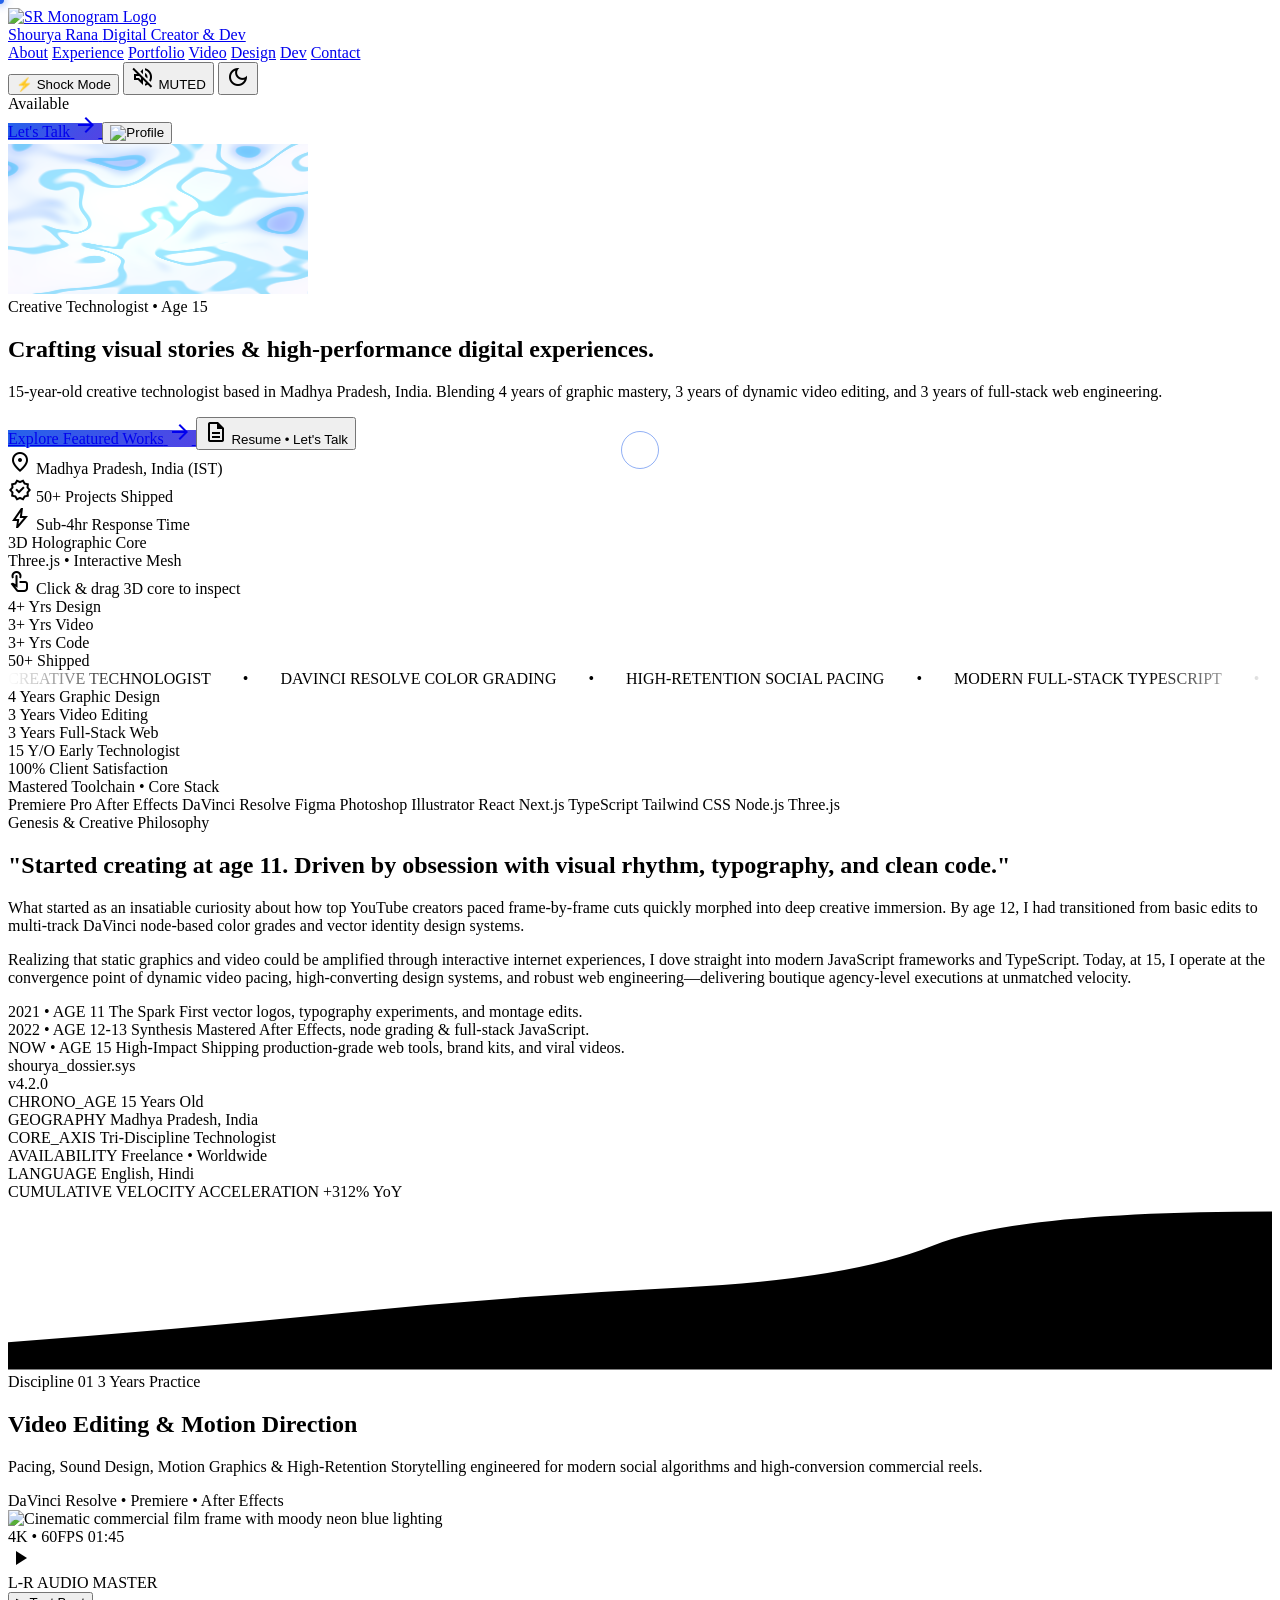
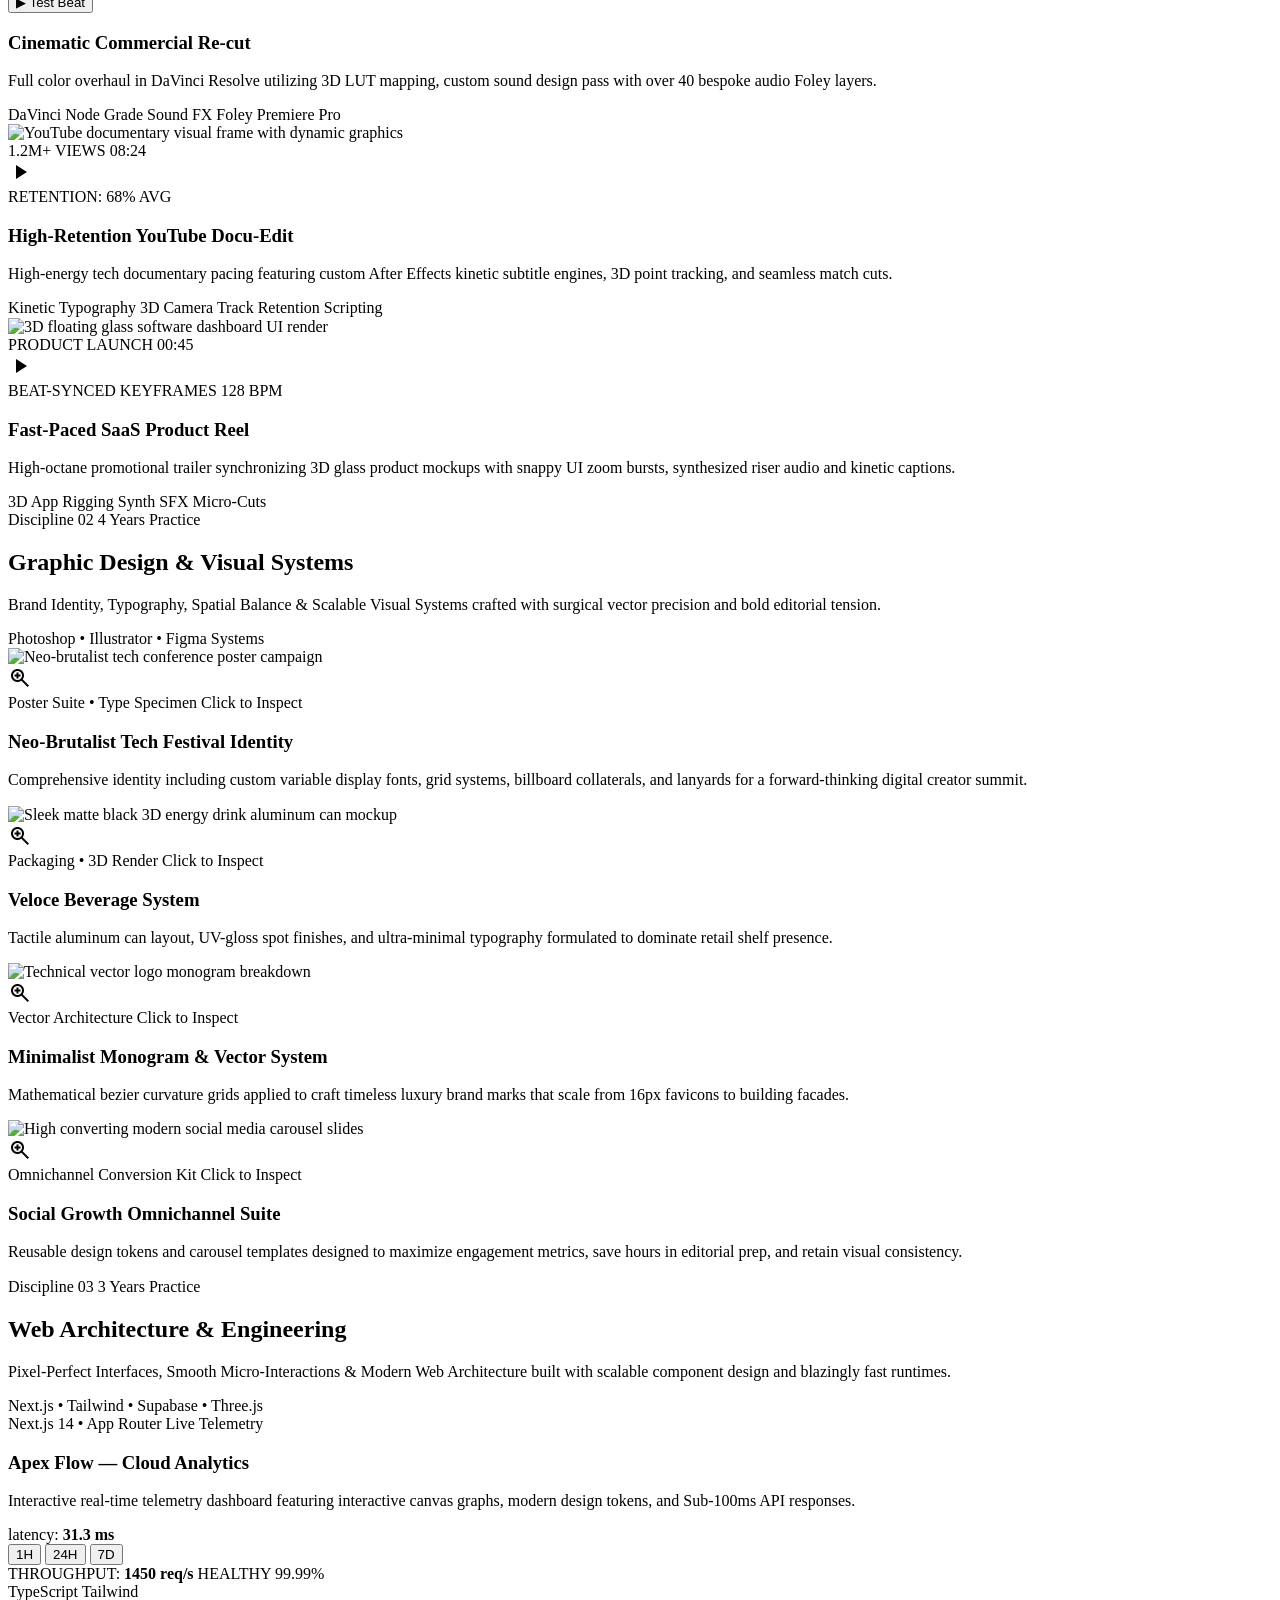
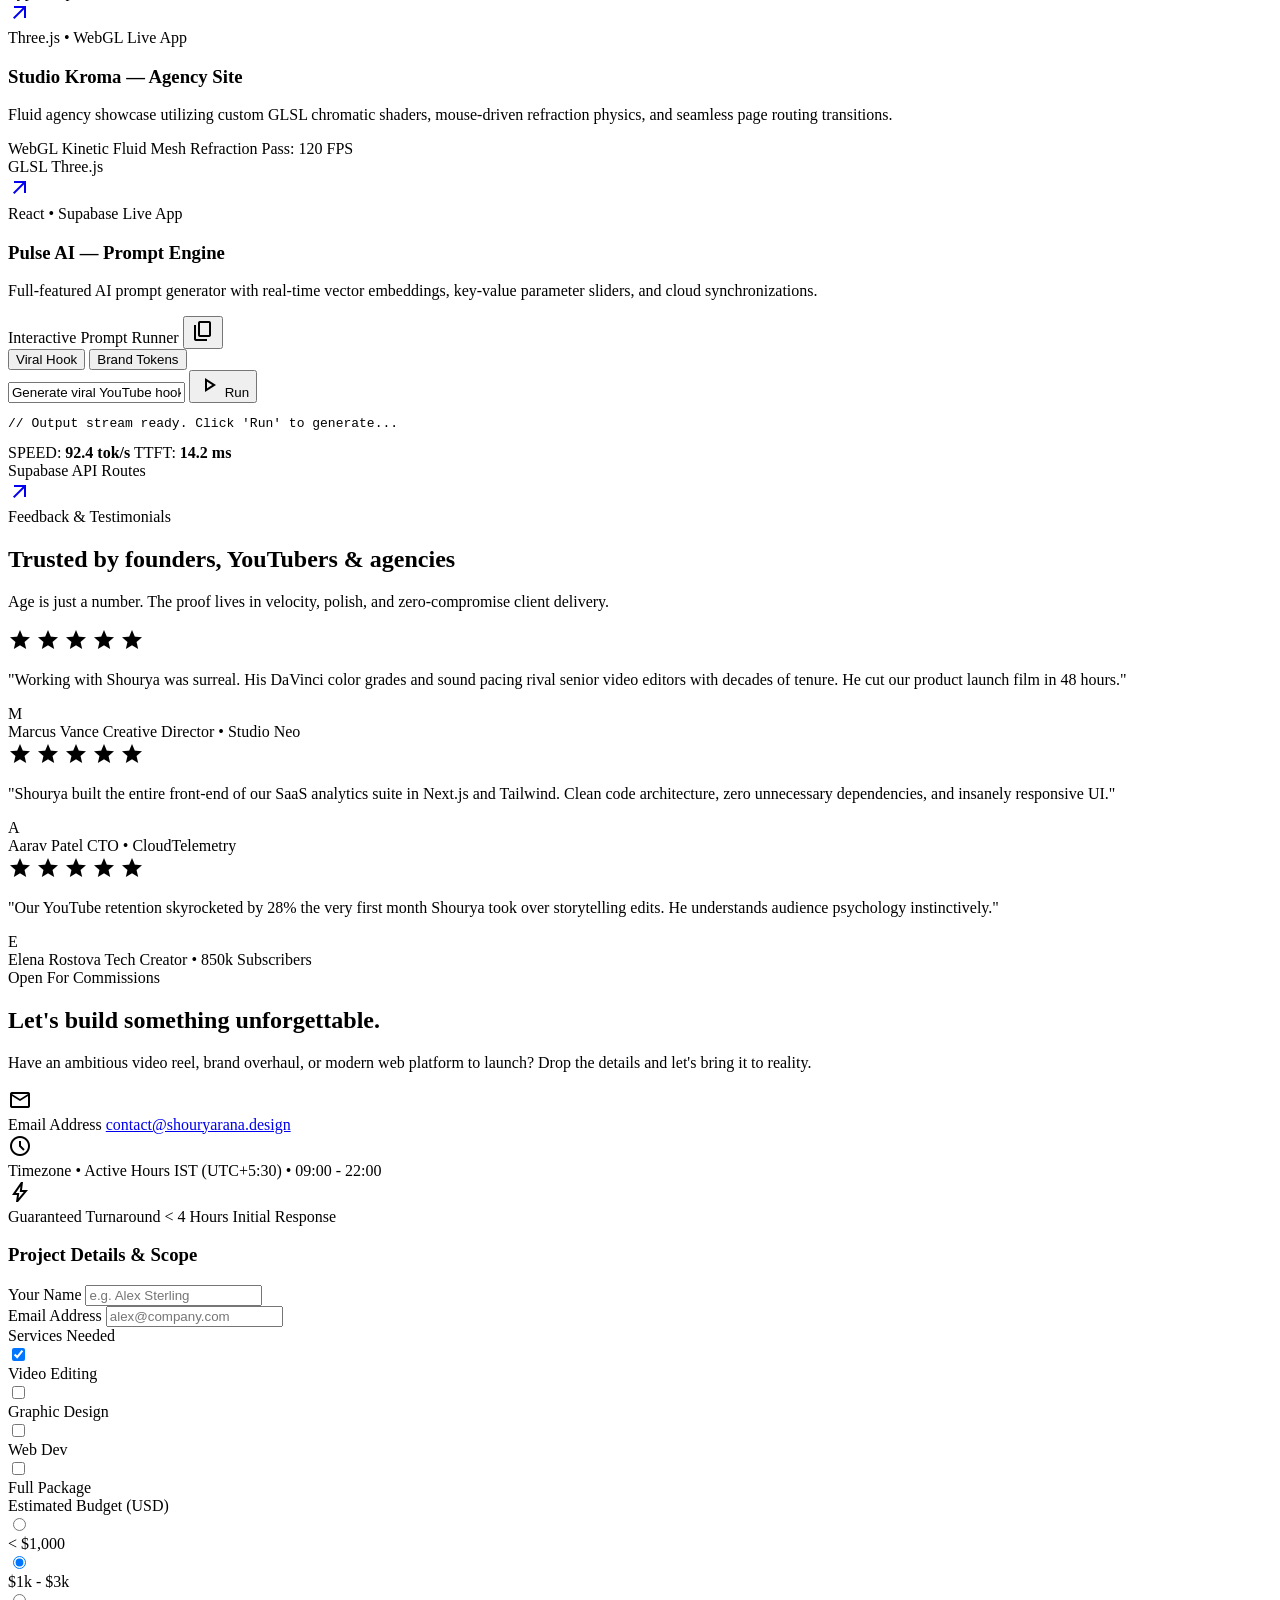
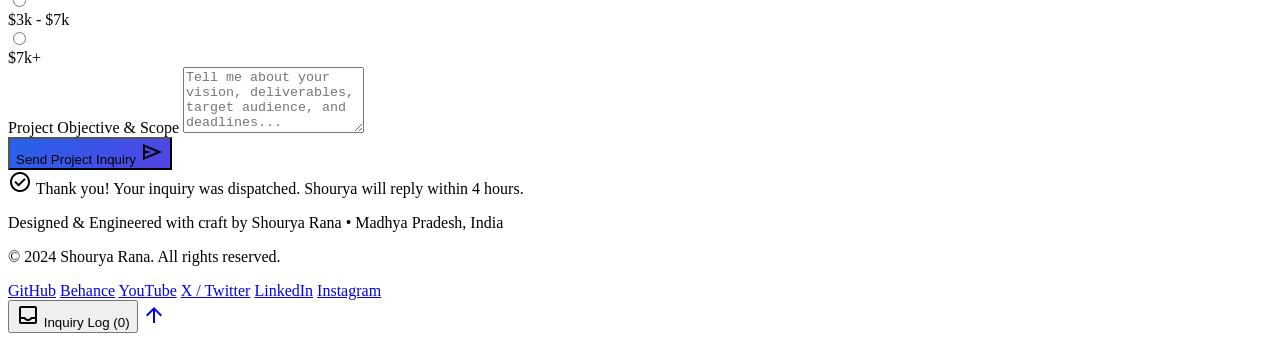
==== commit 35541f86: "Add files via upload" ====
--- a/index.html
+++ b/index.html
@@ -1478,9 +1478,16 @@
         <a class="hover:text-primary dark:hover:text-blue-400 transition-colors" href="https://instagram.com" target="_blank" rel="noopener">Instagram</a>
       </div>
 
-      <a class="p-2.5 rounded-full bg-slate-100 dark:bg-slate-800 hover:bg-slate-200 dark:hover:bg-slate-700 text-slate-600 dark:text-slate-300 transition-all flex items-center justify-center shadow-sm hover:scale-110" href="#top" title="Back to top">
-        <span class="material-symbols-outlined text-base">arrow_upward</span>
-      </a>
+      <div class="flex items-center gap-2">
+        <button id="view-inquiries-btn" class="px-3.5 py-1.5 rounded-full bg-slate-100 dark:bg-slate-800 hover:bg-slate-200 dark:hover:bg-slate-700 text-slate-700 dark:text-slate-300 font-mono-code text-[11px] font-semibold flex items-center gap-1.5 transition-all shadow-sm hover:scale-105" title="View Submissions Log">
+          <span class="material-symbols-outlined text-sm text-primary">inbox</span>
+          <span>Inquiry Log (<span id="inquiry-count-badge">0</span>)</span>
+        </button>
+
+        <a class="p-2.5 rounded-full bg-slate-100 dark:bg-slate-800 hover:bg-slate-200 dark:hover:bg-slate-700 text-slate-600 dark:text-slate-300 transition-all flex items-center justify-center shadow-sm hover:scale-110" href="#top" title="Back to top">
+          <span class="material-symbols-outlined text-base">arrow_upward</span>
+        </a>
+      </div>
     </div>
   </footer>
 
@@ -1676,6 +1683,43 @@
 
       </div>
 
+  <!-- ==================== CLIENT INQUIRIES LOG MODAL ==================== -->
+  <div id="inquiries-modal" class="modal-backdrop">
+    <div class="modal-content overflow-hidden p-0 max-w-3xl flex flex-col max-h-[85vh]">
+      <!-- Header -->
+      <div class="px-6 py-4 border-b border-slate-200 dark:border-slate-800 flex items-center justify-between bg-white dark:bg-slate-900 sticky top-0 z-10">
+        <div class="flex items-center gap-2.5">
+          <div class="p-2 rounded-xl bg-blue-50 dark:bg-blue-950/60 text-primary dark:text-blue-400 flex items-center justify-center">
+            <span class="material-symbols-outlined text-xl">mark_email_unread</span>
+          </div>
+          <div class="flex flex-col">
+            <h3 class="font-bold text-lg text-slate-900 dark:text-white flex items-center gap-2">
+              <span>Client Inquiries Log</span>
+              <span id="modal-inquiries-count" class="px-2 py-0.5 rounded-full bg-blue-100 dark:bg-blue-900/60 text-primary dark:text-blue-400 font-mono-code text-[11px] font-bold">0</span>
+            </h3>
+            <span class="text-xs text-slate-500 dark:text-slate-400">All submissions dispatched via Web3Forms &amp; backed up locally</span>
+          </div>
+        </div>
+
+        <div class="flex items-center gap-2">
+          <button id="inquiries-export-btn" class="px-3 py-1.5 rounded-xl bg-slate-100 dark:bg-slate-800 hover:bg-slate-200 dark:hover:bg-slate-700 text-slate-700 dark:text-slate-300 font-mono-code text-xs font-semibold flex items-center gap-1.5 transition-all" title="Export as CSV file">
+            <span class="material-symbols-outlined text-sm">download</span>
+            <span class="hidden sm:inline">Export CSV</span>
+          </button>
+          <button id="inquiries-clear-btn" class="px-3 py-1.5 rounded-xl hover:bg-red-50 dark:hover:bg-red-950/50 text-slate-500 hover:text-red-600 dark:hover:text-red-400 font-mono-code text-xs font-semibold flex items-center gap-1.5 transition-all" title="Clear all local submissions">
+            <span class="material-symbols-outlined text-sm">delete</span>
+            <span class="hidden sm:inline">Clear</span>
+          </button>
+          <button id="inquiries-close-btn" class="p-2 rounded-full hover:bg-slate-100 dark:hover:bg-slate-800 text-slate-500 hover:text-slate-900 dark:hover:text-white transition-colors">
+            <span class="material-symbols-outlined text-xl">close</span>
+          </button>
+        </div>
+      </div>
+
+      <!-- Inquiries List Container -->
+      <div id="inquiries-list-container" class="p-6 flex flex-col gap-4 overflow-y-auto bg-slate-50/50 dark:bg-slate-950/40">
+        <!-- Dynamically rendered via script.js -->
+      </div>
     </div>
   </div>
 
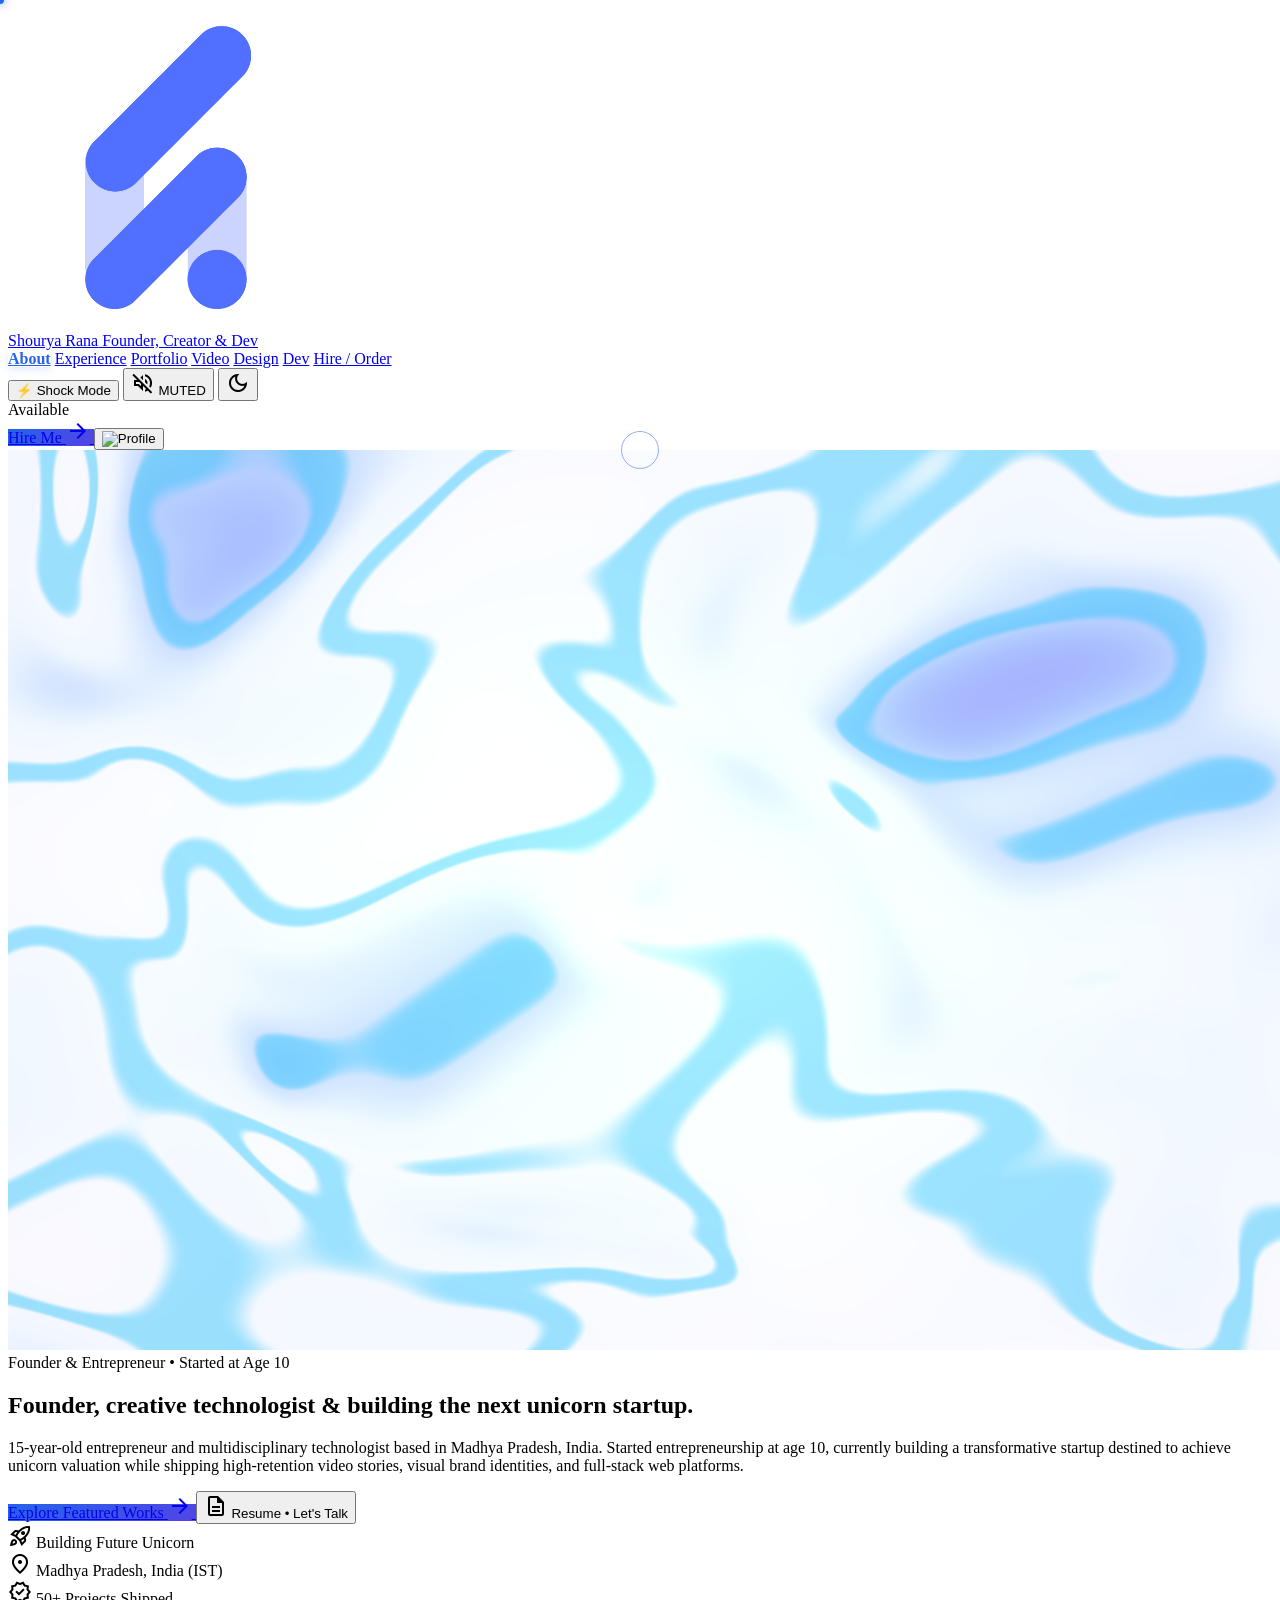
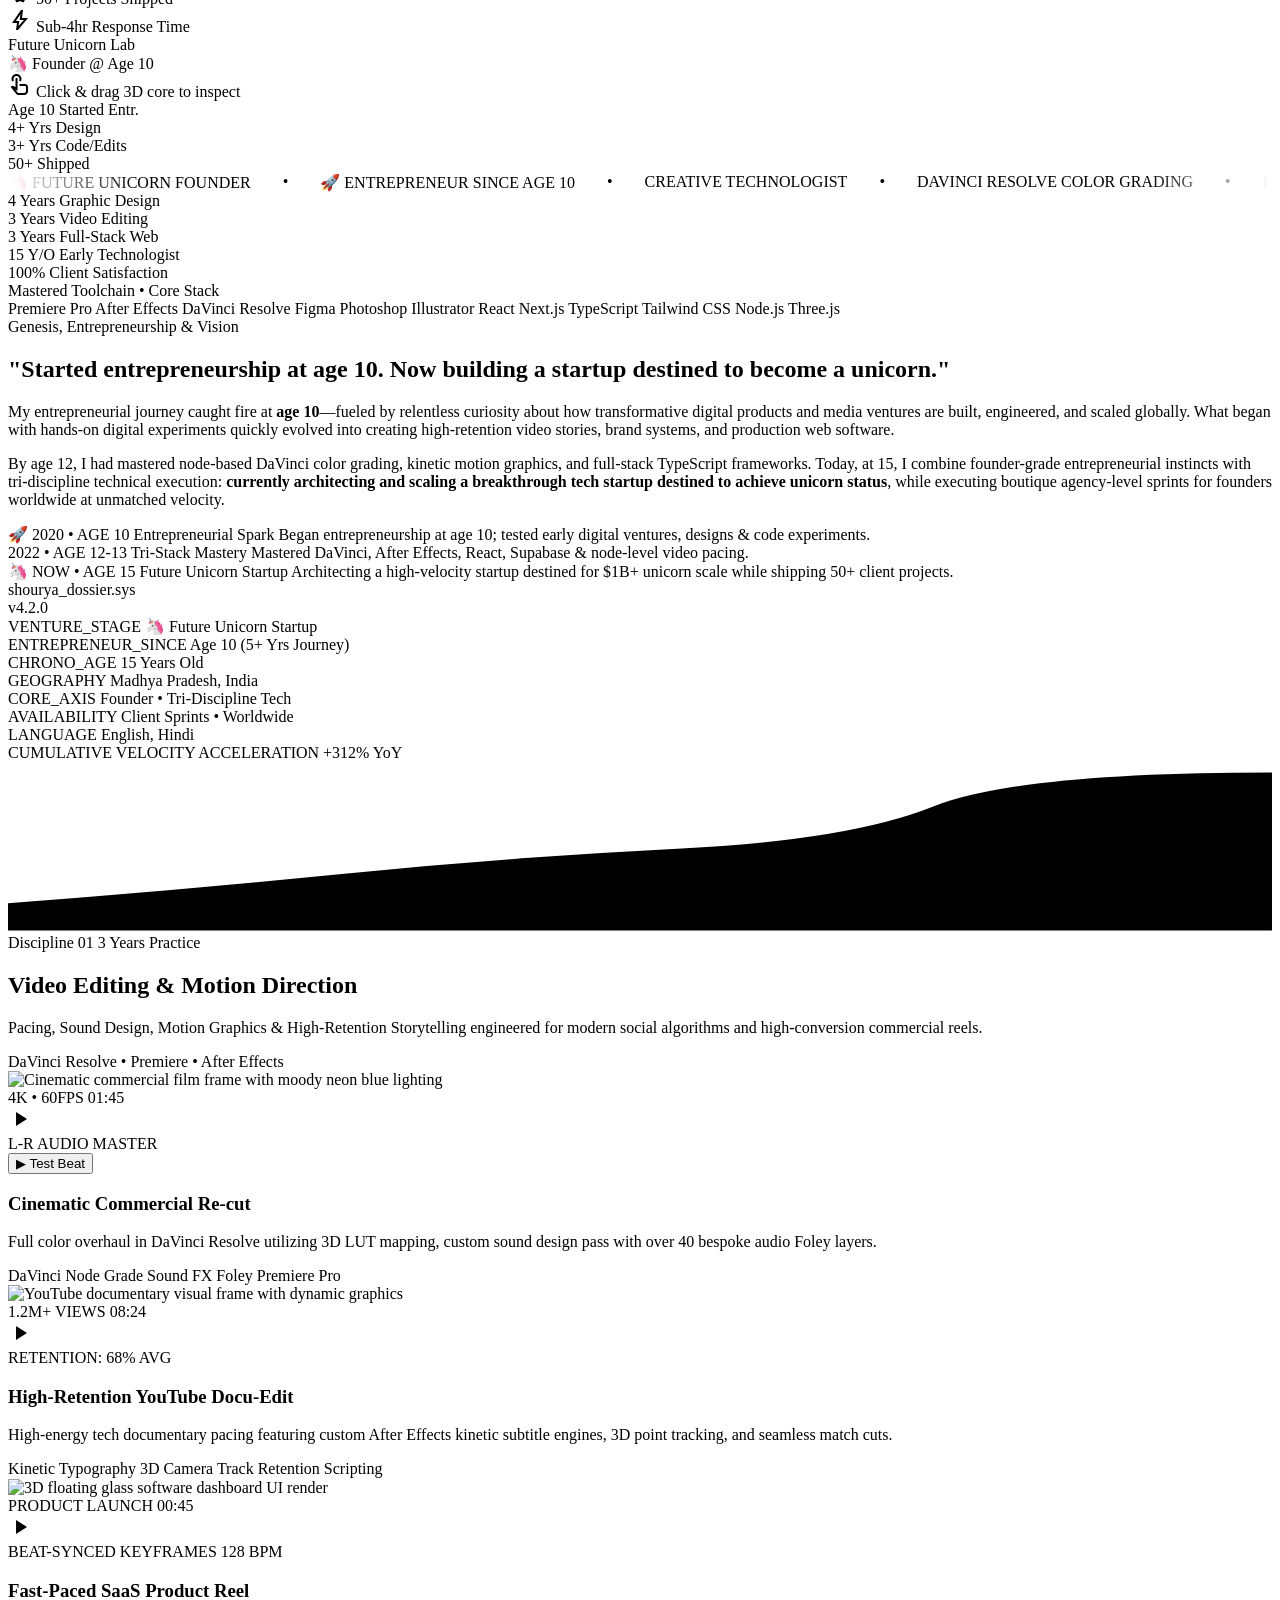
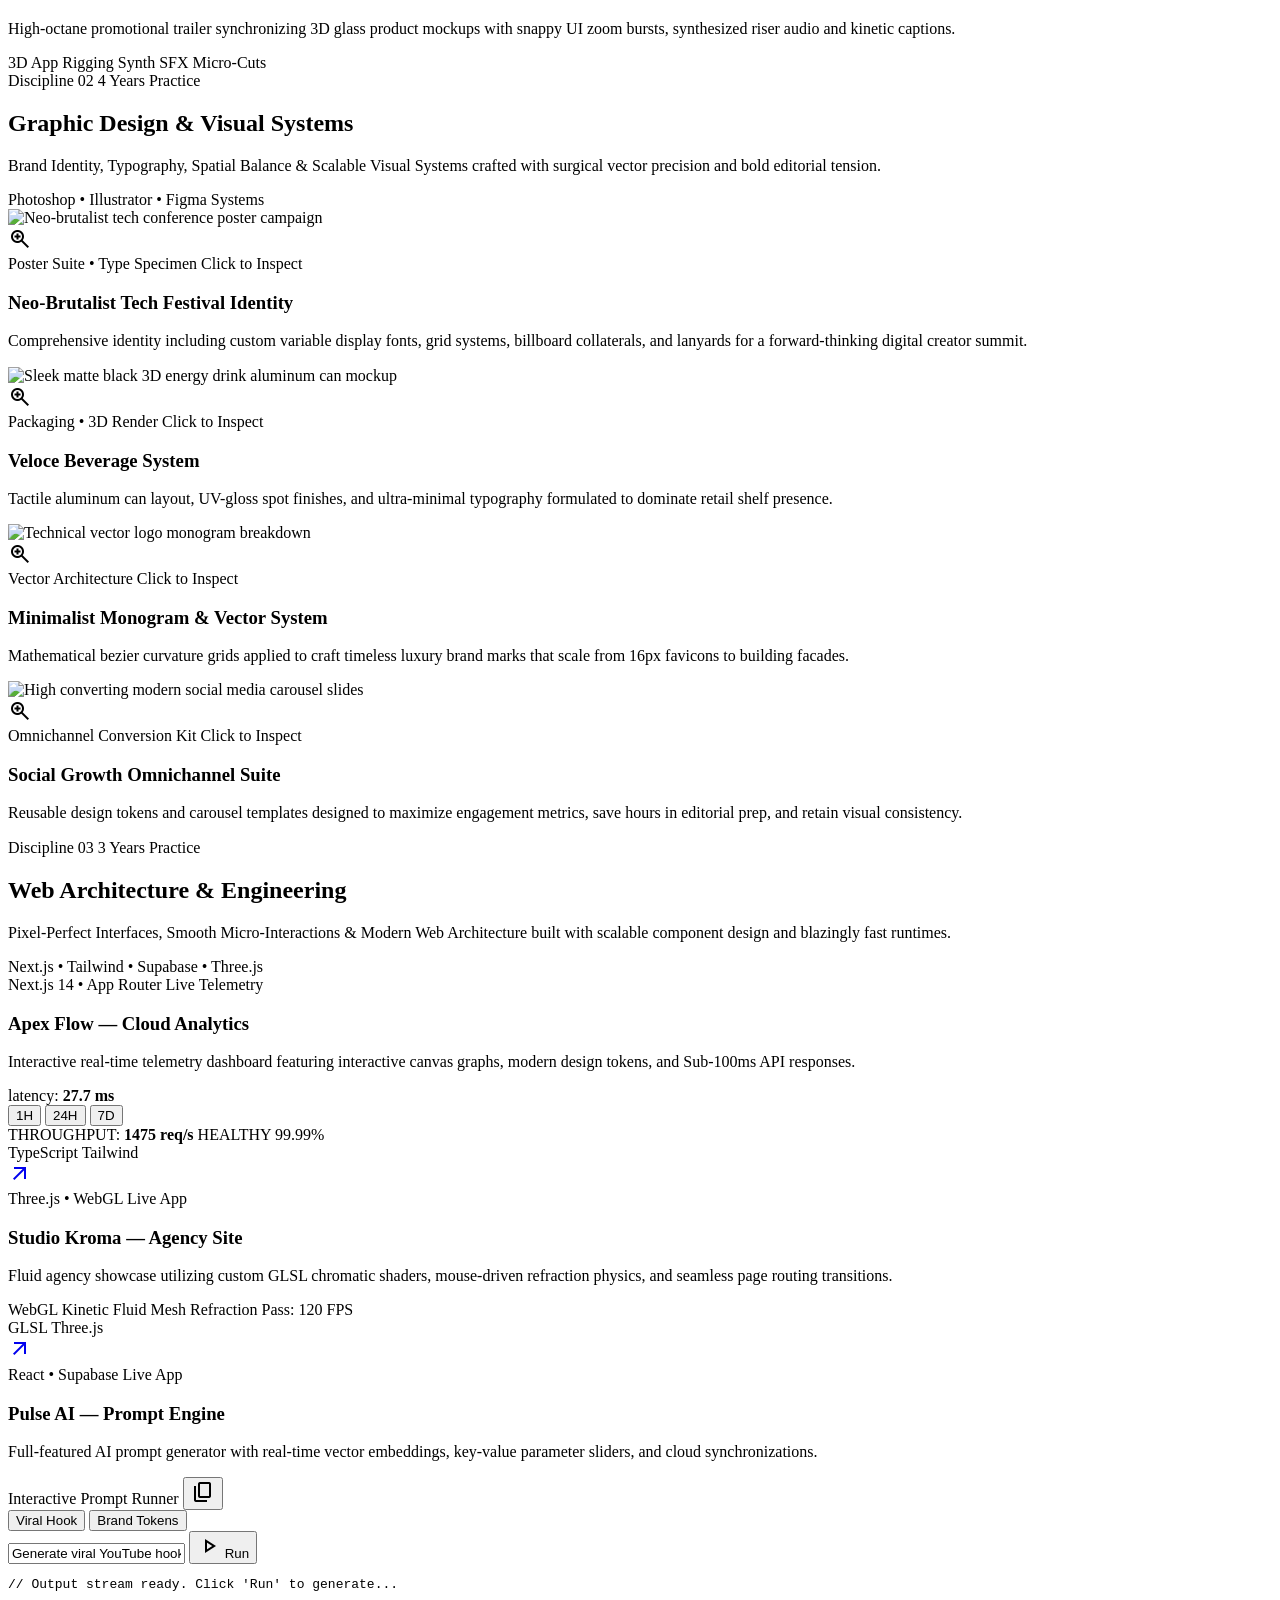
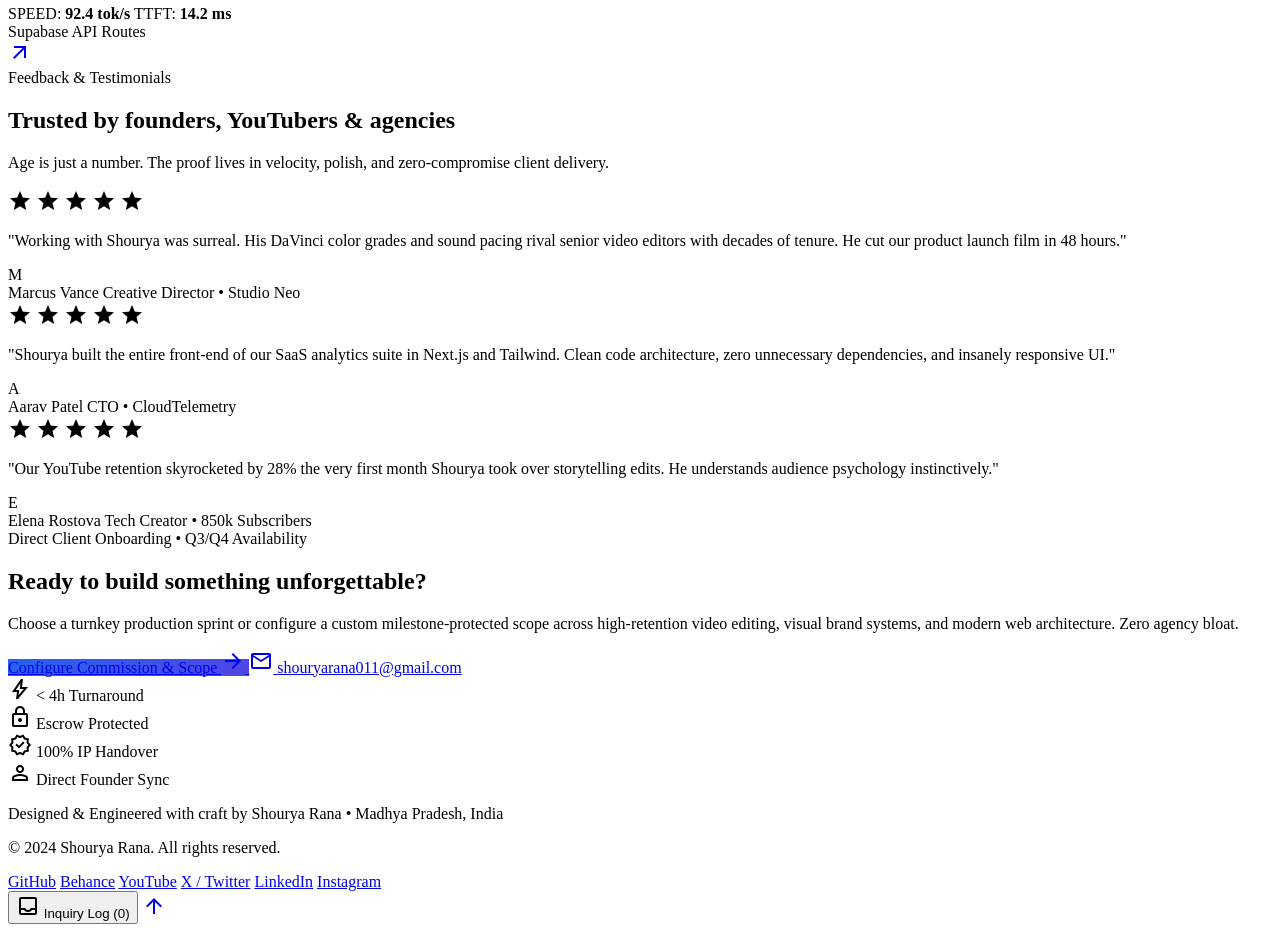
==== commit 434bc724: "Add files via upload" ====
--- a/index.html
+++ b/index.html
@@ -3,8 +3,11 @@
 <head>
   <meta charset="utf-8">
   <meta content="width=device-width, initial-scale=1.0" name="viewport">
-  <title>Shourya Rana — Creative Technologist & Full-Stack Developer</title>
-  <meta name="description" content="Portfolio of Shourya Rana, a 15-year-old creative technologist blending 4 years of graphic design, 3 years of video editing, and 3 years of full-stack engineering.">
+  <title>Shourya Rana — Founder, Entrepreneur &amp; Creative Technologist</title>
+  <meta name="description" content="Portfolio &amp; ventures of Shourya Rana, a 15-year-old founder and creative technologist who started entrepreneurship at age 10 and is currently building a future unicorn startup.">
+
+  <!-- Favicon -->
+  <link rel="icon" type="image/png" href="logo-icon.png">
 
   <!-- Google Fonts -->
   <link href="https://fonts.googleapis.com" rel="preconnect">
@@ -84,23 +87,23 @@
       <!-- Brand & Name -->
       <a href="#top" class="flex items-center gap-space-sm shrink-0 group">
         <div class="p-1.5 rounded-2xl bg-white dark:bg-slate-800 shadow-sm border border-slate-100 dark:border-slate-700 flex items-center justify-center transition-transform group-hover:scale-105 group-hover:rotate-3">
-          <img alt="SR Monogram Logo" class="h-8 w-8 object-contain rounded-xl" src="https://lh3.googleusercontent.com/aida/[base64]">
+          <img alt="Shourya Logo" class="h-8 w-8 object-contain rounded-xl" src="logo-icon.png">
         </div>
         <div class="flex flex-col">
           <span class="font-bold text-[17px] text-slate-900 dark:text-white tracking-tight leading-snug">Shourya Rana</span>
-          <span class="font-medium text-xs text-slate-500 dark:text-slate-400 tracking-wide">Digital Creator &amp; Dev</span>
+          <span class="font-medium text-xs text-slate-500 dark:text-slate-400 tracking-wide">Founder, Creator &amp; Dev</span>
         </div>
       </a>
 
       <!-- Desktop Navigation Links -->
-      <nav class="hidden xl:flex items-center gap-1.5 p-1.5 rounded-full bg-slate-100/90 dark:bg-slate-800/90 border border-slate-200/60 dark:border-slate-700 backdrop-blur-md">
-        <a class="px-space-md py-1.5 rounded-full text-xs font-semibold bg-white dark:bg-slate-700 text-primary shadow-sm transition-all" href="#top">About</a>
-        <a class="px-space-md py-1.5 rounded-full text-xs font-semibold text-slate-600 dark:text-slate-300 hover:text-slate-900 dark:hover:text-white transition-colors" href="#journey">Experience</a>
-        <a class="px-space-md py-1.5 rounded-full text-xs font-semibold text-slate-600 dark:text-slate-300 hover:text-slate-900 dark:hover:text-white transition-colors" href="#showcases">Portfolio</a>
-        <a class="px-space-sm py-1.5 rounded-full font-label-caps text-[11px] text-slate-500 dark:text-slate-400 hover:text-primary transition-colors uppercase tracking-wider" href="#video-section">Video</a>
-        <a class="px-space-sm py-1.5 rounded-full font-label-caps text-[11px] text-slate-500 dark:text-slate-400 hover:text-secondary transition-colors uppercase tracking-wider" href="#design-section">Design</a>
-        <a class="px-space-sm py-1.5 rounded-full font-label-caps text-[11px] text-slate-500 dark:text-slate-400 hover:text-blue-500 transition-colors uppercase tracking-wider" href="#dev-section">Dev</a>
-        <a class="px-space-md py-1.5 rounded-full text-xs font-semibold text-slate-600 dark:text-slate-300 hover:text-slate-900 dark:hover:text-white transition-colors" href="#contact">Contact</a>
+      <nav id="main-nav" class="hidden xl:flex items-center gap-1.5 p-1.5 rounded-full bg-slate-100/90 dark:bg-slate-800/90 border border-slate-200/60 dark:border-slate-700 backdrop-blur-md">
+        <a class="nav-pill active px-space-md py-1.5 rounded-full text-xs font-semibold text-slate-600 dark:text-slate-300 hover:text-slate-900 dark:hover:text-white transition-colors" href="#top">About</a>
+        <a class="nav-pill px-space-md py-1.5 rounded-full text-xs font-semibold text-slate-600 dark:text-slate-300 hover:text-slate-900 dark:hover:text-white transition-colors" href="#journey">Experience</a>
+        <a class="nav-pill px-space-md py-1.5 rounded-full text-xs font-semibold text-slate-600 dark:text-slate-300 hover:text-slate-900 dark:hover:text-white transition-colors" href="#showcases">Portfolio</a>
+        <a class="nav-pill px-space-sm py-1.5 rounded-full font-label-caps text-[11px] text-slate-500 dark:text-slate-400 hover:text-primary transition-colors uppercase tracking-wider" href="#video-section">Video</a>
+        <a class="nav-pill px-space-sm py-1.5 rounded-full font-label-caps text-[11px] text-slate-500 dark:text-slate-400 hover:text-secondary transition-colors uppercase tracking-wider" href="#design-section">Design</a>
+        <a class="nav-pill px-space-sm py-1.5 rounded-full font-label-caps text-[11px] text-slate-500 dark:text-slate-400 hover:text-blue-500 transition-colors uppercase tracking-wider" href="#dev-section">Dev</a>
+        <a class="nav-pill px-space-md py-1.5 rounded-full text-xs font-semibold text-slate-600 dark:text-slate-300 hover:text-slate-900 dark:hover:text-white transition-colors" href="hire.html">Hire / Order</a>
       </nav>
 
       <!-- Right Controls & CTA -->
@@ -133,8 +136,8 @@
         </div>
 
         <!-- Get In Touch CTA -->
-        <a class="btn-glow-shimmer inline-flex items-center gap-1.5 px-space-md sm:px-space-lg py-2.5 rounded-full bg-primary hover:bg-blue-700 text-white text-xs font-bold transition-all shadow-[0_4px_14px_rgba(37,99,235,0.25)] hover:shadow-[0_6px_20px_rgba(37,99,235,0.35)] hover:scale-105" href="#contact">
-          <span>Let's Talk</span>
+        <a class="btn-glow-shimmer inline-flex items-center gap-1.5 px-space-md sm:px-space-lg py-2.5 rounded-full bg-primary hover:bg-blue-700 text-white text-xs font-bold transition-all shadow-[0_4px_14px_rgba(37,99,235,0.25)] hover:shadow-[0_6px_20px_rgba(37,99,235,0.35)] hover:scale-105" href="hire.html">
+          <span>Hire Me</span>
           <span class="material-symbols-outlined text-[16px]">arrow_forward</span>
         </a>
 
@@ -151,14 +154,15 @@
   <main class="w-full pt-24 relative overflow-hidden">
 
     <!-- Interactive WebGL Fluid Shader Canvas Backdrop -->
-    <div class="absolute inset-0 w-full h-full opacity-35 dark:opacity-20 pointer-events-none z-0">
+    <div class="fixed inset-0 w-full h-full opacity-35 dark:opacity-20 pointer-events-none z-0">
       <canvas id="shader-canvas-ANIMATION_8" class="w-full h-full block"></canvas>
       <script>
         (function() {
           const canvas = document.getElementById('shader-canvas-ANIMATION_8');
           function syncSize() {
-            const w = canvas.clientWidth  || window.innerWidth || 1280;
-            const h = canvas.clientHeight || window.innerHeight || 720;
+            const dpr = Math.min(window.devicePixelRatio || 1, 1.25);
+            const w = Math.floor((window.innerWidth || 1280) * dpr);
+            const h = Math.floor((window.innerHeight || 720) * dpr);
             if (canvas.width !== w || canvas.height !== h) {
               canvas.width  = w;
               canvas.height = h;
@@ -298,7 +302,14 @@
             }
           });
 
+          let isTabVisible = true;
+          document.addEventListener('visibilitychange', () => {
+            isTabVisible = !document.hidden;
+            if (isTabVisible) requestAnimationFrame(render);
+          });
+
           function render(t) {
+            if (!isTabVisible) return;
             if (typeof ResizeObserver === 'undefined') syncSize();
             gl.viewport(0, 0, canvas.width, canvas.height);
             if (uTime) gl.uniform1f(uTime, t * 0.001);
@@ -325,19 +336,19 @@
         <div class="lg:col-span-7 flex flex-col items-start gap-space-md">
           
           <!-- Top Pill Badge -->
-          <div class="inline-flex items-center gap-2 px-space-md py-1.5 rounded-full bg-blue-50/90 dark:bg-blue-950/70 border border-blue-100 dark:border-blue-800 text-primary dark:text-blue-400 shadow-sm backdrop-blur-sm float-badge">
-            <span class="inline-flex h-2 w-2 rounded-full bg-primary animate-pulse"></span>
-            <span class="font-label-caps text-xs font-bold tracking-wider uppercase">Creative Technologist • Age 15</span>
+          <div class="inline-flex items-center gap-2 px-space-md py-1.5 rounded-full bg-gradient-to-r from-blue-50 to-indigo-50 dark:from-blue-950/80 dark:to-indigo-950/80 border border-blue-200/80 dark:border-blue-700 text-primary dark:text-blue-400 shadow-sm backdrop-blur-sm float-badge">
+            <span class="inline-flex h-2 w-2 rounded-full bg-primary animate-ping"></span>
+            <span class="font-label-caps text-xs font-bold tracking-wider uppercase">Founder &amp; Entrepreneur • Started at Age 10</span>
           </div>
 
           <!-- Headline -->
           <h1 class="text-4xl sm:text-5xl lg:text-6xl font-extrabold text-slate-900 dark:text-white tracking-tight leading-[1.12]">
-            Crafting visual stories &amp; <span class="bg-gradient-to-r from-blue-600 via-indigo-600 to-sky-500 dark:from-blue-400 dark:via-indigo-400 dark:to-sky-300 bg-clip-text text-transparent">high-performance</span> digital experiences.
+            Founder, creative technologist &amp; <span class="bg-gradient-to-r from-blue-600 via-indigo-600 to-sky-500 dark:from-blue-400 dark:via-indigo-400 dark:to-sky-300 bg-clip-text text-transparent">building the next unicorn startup.</span>
           </h1>
 
           <!-- Narrative -->
           <p class="text-lg sm:text-xl text-slate-600 dark:text-slate-300 max-w-2xl leading-relaxed font-normal">
-            15-year-old creative technologist based in Madhya Pradesh, India. Blending <span class="text-slate-900 dark:text-white font-semibold">4 years of graphic mastery</span>, <span class="text-slate-900 dark:text-white font-semibold">3 years of dynamic video editing</span>, and <span class="text-slate-900 dark:text-white font-semibold">3 years of full-stack web engineering</span>.
+            15-year-old entrepreneur and multidisciplinary technologist based in Madhya Pradesh, India. Started entrepreneurship at <span class="text-slate-900 dark:text-white font-semibold">age 10</span>, currently building a transformative startup destined to achieve <span class="text-indigo-600 dark:text-indigo-400 font-bold">unicorn valuation</span> while shipping high-retention video stories, visual brand identities, and full-stack web platforms.
           </p>
 
           <!-- CTAs -->
@@ -355,6 +366,10 @@
 
           <!-- Micro Metadata Tags -->
           <div class="pt-space-sm flex flex-wrap items-center gap-y-2 gap-x-space-lg text-slate-500 dark:text-slate-400 font-mono-code text-xs">
+            <div class="flex items-center gap-1.5 font-bold text-amber-600 dark:text-amber-400 bg-amber-50 dark:bg-amber-950/50 px-2.5 py-1 rounded-full border border-amber-200 dark:border-amber-800/60 shadow-xs">
+              <span class="material-symbols-outlined text-sm">rocket_launch</span>
+              <span>Building Future Unicorn</span>
+            </div>
             <div class="flex items-center gap-1.5">
               <span class="material-symbols-outlined text-sm text-primary">location_on</span>
               <span>Madhya Pradesh, India (IST)</span>
@@ -384,9 +399,9 @@
               <div class="w-full px-3 py-2 bg-slate-900/80 backdrop-blur-sm border-b border-slate-700/50 flex items-center justify-between z-20">
                 <div class="flex items-center gap-1.5">
                   <span class="h-2 w-2 rounded-full bg-emerald-400 animate-ping"></span>
-                  <span class="font-mono-code text-[10px] font-semibold text-emerald-300 uppercase tracking-wide">3D Holographic Core</span>
+                  <span class="font-mono-code text-[10px] font-semibold text-emerald-300 uppercase tracking-wide">Future Unicorn Lab</span>
                 </div>
-                <span class="font-mono-code text-[10px] text-slate-400">Three.js • Interactive Mesh</span>
+                <span class="font-mono-code text-[10px] text-amber-300 font-bold flex items-center gap-1">🦄 Founder @ Age 10</span>
               </div>
               
               <!-- 3D Canvas Container -->
@@ -529,8 +544,22 @@
                     }
                     window.addEventListener('resize', onResize);
 
+                    let isVisible = true;
+                    let isTabActive = true;
+                    const observer = new IntersectionObserver((entries) => {
+                      isVisible = entries[0].isIntersecting;
+                      if (isVisible && isTabActive) requestAnimationFrame(animate);
+                    }, { threshold: 0.05 });
+                    observer.observe(container);
+
+                    document.addEventListener('visibilitychange', () => {
+                      isTabActive = !document.hidden;
+                      if (isVisible && isTabActive) requestAnimationFrame(animate);
+                    });
+
                     let clock = new THREE.Clock();
                     function animate() {
+                      if (!isVisible || !isTabActive) return;
                       requestAnimationFrame(animate);
                       const elapsed = clock.getElapsedTime();
 
@@ -568,16 +597,16 @@
             <!-- Key Metrics Grid with Count-Up Animations -->
             <div class="grid grid-cols-4 gap-2 text-center bg-slate-50/80 dark:bg-slate-800/80 border border-slate-100 dark:border-slate-700 p-space-xs rounded-2xl">
               <div class="flex flex-col py-1">
+                <span class="text-lg font-bold text-amber-500 dark:text-amber-400">Age 10</span>
+                <span class="font-label-caps text-[10px] text-slate-500 dark:text-slate-400 font-semibold uppercase">Started Entr.</span>
+              </div>
+              <div class="flex flex-col py-1 border-l border-slate-200/60 dark:border-slate-700">
                 <span class="text-lg font-bold text-primary dark:text-blue-400" data-counter="4" data-suffix="+">4+</span>
                 <span class="font-label-caps text-[10px] text-slate-500 dark:text-slate-400 font-semibold uppercase">Yrs Design</span>
               </div>
               <div class="flex flex-col py-1 border-l border-slate-200/60 dark:border-slate-700">
-                <span class="text-lg font-bold text-indigo-600 dark:text-indigo-400" data-counter="3" data-suffix="+">3+</span>
-                <span class="font-label-caps text-[10px] text-slate-500 dark:text-slate-400 font-semibold uppercase">Yrs Video</span>
-              </div>
-              <div class="flex flex-col py-1 border-l border-slate-200/60 dark:border-slate-700">
                 <span class="text-lg font-bold text-sky-600 dark:text-sky-400" data-counter="3" data-suffix="+">3+</span>
-                <span class="font-label-caps text-[10px] text-slate-500 dark:text-slate-400 font-semibold uppercase">Yrs Code</span>
+                <span class="font-label-caps text-[10px] text-slate-500 dark:text-slate-400 font-semibold uppercase">Yrs Code/Edits</span>
               </div>
               <div class="flex flex-col py-1 border-l border-slate-200/60 dark:border-slate-700">
                 <span class="text-lg font-bold text-slate-900 dark:text-white" data-counter="50" data-suffix="+">50+</span>
@@ -596,6 +625,10 @@
     <div class="w-full py-4 bg-slate-900 text-white overflow-hidden border-y border-slate-800 relative z-10 shadow-sm">
       <div class="marquee-container">
         <div class="marquee-content font-mono-code text-xs font-bold tracking-widest uppercase flex items-center text-slate-300">
+          <span class="flex items-center gap-2 text-amber-300"><span class="h-2 w-2 rounded-full bg-amber-400"></span> 🦄 FUTURE UNICORN FOUNDER</span>
+          <span class="text-slate-600">•</span>
+          <span class="flex items-center gap-2 text-cyan-300"><span class="h-2 w-2 rounded-full bg-cyan-400"></span> 🚀 ENTREPRENEUR SINCE AGE 10</span>
+          <span class="text-slate-600">•</span>
           <span class="flex items-center gap-2"><span class="h-2 w-2 rounded-full bg-blue-500"></span> CREATIVE TECHNOLOGIST</span>
           <span class="text-slate-600">•</span>
           <span class="flex items-center gap-2"><span class="h-2 w-2 rounded-full bg-indigo-500"></span> DAVINCI RESOLVE COLOR GRADING</span>
@@ -606,10 +639,12 @@
           <span class="text-slate-600">•</span>
           <span class="flex items-center gap-2"><span class="h-2 w-2 rounded-full bg-emerald-500"></span> VECTOR BRANDING &amp; TYPOGRAPHY</span>
           <span class="text-slate-600">•</span>
-          <span class="flex items-center gap-2"><span class="h-2 w-2 rounded-full bg-amber-500"></span> THREE.JS &amp; WEBGL SHADERS</span>
+        </div>
+        <div class="marquee-content font-mono-code text-xs font-bold tracking-widest uppercase flex items-center text-slate-300" aria-hidden="true">
+          <span class="flex items-center gap-2 text-amber-300"><span class="h-2 w-2 rounded-full bg-amber-400"></span> 🦄 FUTURE UNICORN FOUNDER</span>
           <span class="text-slate-600">•</span>
-        </div>
-        <div class="marquee-content font-mono-code text-xs font-bold tracking-widest uppercase flex items-center text-slate-300" aria-hidden="true">
+          <span class="flex items-center gap-2 text-cyan-300"><span class="h-2 w-2 rounded-full bg-cyan-400"></span> 🚀 ENTREPRENEUR SINCE AGE 10</span>
+          <span class="text-slate-600">•</span>
           <span class="flex items-center gap-2"><span class="h-2 w-2 rounded-full bg-blue-500"></span> CREATIVE TECHNOLOGIST</span>
           <span class="text-slate-600">•</span>
           <span class="flex items-center gap-2"><span class="h-2 w-2 rounded-full bg-indigo-500"></span> DAVINCI RESOLVE COLOR GRADING</span>
@@ -619,8 +654,6 @@
           <span class="flex items-center gap-2"><span class="h-2 w-2 rounded-full bg-sky-500"></span> MODERN FULL-STACK TYPESCRIPT</span>
           <span class="text-slate-600">•</span>
           <span class="flex items-center gap-2"><span class="h-2 w-2 rounded-full bg-emerald-500"></span> VECTOR BRANDING &amp; TYPOGRAPHY</span>
-          <span class="text-slate-600">•</span>
-          <span class="flex items-center gap-2"><span class="h-2 w-2 rounded-full bg-amber-500"></span> THREE.JS &amp; WEBGL SHADERS</span>
           <span class="text-slate-600">•</span>
         </div>
       </div>
@@ -688,38 +721,38 @@
         
         <!-- Left: Narrative -->
         <div class="lg:col-span-7 flex flex-col gap-space-md">
-          <span class="font-label-caps text-xs font-bold text-primary dark:text-blue-400 uppercase tracking-widest">Genesis &amp; Creative Philosophy</span>
+          <span class="font-label-caps text-xs font-bold text-primary dark:text-blue-400 uppercase tracking-widest">Genesis, Entrepreneurship &amp; Vision</span>
           <h2 class="text-2xl sm:text-3xl lg:text-4xl font-extrabold text-slate-900 dark:text-white leading-tight">
-            "Started creating at age 11. Driven by obsession with visual rhythm, typography, and clean code."
+            "Started entrepreneurship at age 10. Now building a startup destined to become a unicorn."
           </h2>
           
           <div class="flex flex-col gap-space-md text-slate-600 dark:text-slate-300 text-base leading-relaxed">
             <p>
-              What started as an insatiable curiosity about how top YouTube creators paced frame-by-frame cuts quickly morphed into deep creative immersion. By age 12, I had transitioned from basic edits to multi-track DaVinci node-based color grades and vector identity design systems.
+              My entrepreneurial journey caught fire at <strong class="text-slate-900 dark:text-white font-semibold">age 10</strong>—fueled by relentless curiosity about how transformative digital products and media ventures are built, engineered, and scaled globally. What began with hands-on digital experiments quickly evolved into creating high-retention video stories, brand systems, and production web software.
             </p>
             <p>
-              Realizing that static graphics and video could be amplified through interactive internet experiences, I dove straight into modern JavaScript frameworks and TypeScript. Today, at 15, I operate at the convergence point of dynamic video pacing, high-converting design systems, and robust web engineering—delivering boutique agency-level executions at unmatched velocity.
+              By age 12, I had mastered node-based DaVinci color grading, kinetic motion graphics, and full-stack TypeScript frameworks. Today, at 15, I combine founder-grade entrepreneurial instincts with tri-discipline technical execution: <strong class="text-indigo-600 dark:text-indigo-400 font-semibold">currently architecting and scaling a breakthrough tech startup destined to achieve unicorn status</strong>, while executing boutique agency-level sprints for founders worldwide at unmatched velocity.
             </p>
           </div>
 
           <!-- Timeline Trace -->
           <div class="pt-space-md grid grid-cols-1 sm:grid-cols-3 gap-space-sm">
-            <div class="tilt-card p-space-md rounded-2xl bg-white dark:bg-slate-800 border border-slate-200/70 dark:border-slate-700 shadow-sm flex flex-col gap-1.5 hover:border-blue-300">
-              <span class="font-mono-code text-[11px] font-bold text-primary dark:text-blue-400">2021 • AGE 11</span>
-              <span class="font-bold text-base text-slate-900 dark:text-white">The Spark</span>
-              <span class="text-xs text-slate-600 dark:text-slate-400 leading-normal">First vector logos, typography experiments, and montage edits.</span>
-            </div>
-
-            <div class="tilt-card p-space-md rounded-2xl bg-white dark:bg-slate-800 border border-slate-200/70 dark:border-slate-700 shadow-sm flex flex-col gap-1.5 hover:border-indigo-300">
+            <div class="tilt-card p-space-md rounded-2xl bg-white dark:bg-slate-800 border border-slate-200/70 dark:border-slate-700 shadow-sm flex flex-col gap-1.5 hover:border-amber-400 transition-all">
+              <span class="font-mono-code text-[11px] font-bold text-amber-500 dark:text-amber-400 flex items-center gap-1">🚀 2020 • AGE 10</span>
+              <span class="font-bold text-base text-slate-900 dark:text-white">Entrepreneurial Spark</span>
+              <span class="text-xs text-slate-600 dark:text-slate-400 leading-normal">Began entrepreneurship at age 10; tested early digital ventures, designs &amp; code experiments.</span>
+            </div>
+
+            <div class="tilt-card p-space-md rounded-2xl bg-white dark:bg-slate-800 border border-slate-200/70 dark:border-slate-700 shadow-sm flex flex-col gap-1.5 hover:border-indigo-400 transition-all">
               <span class="font-mono-code text-[11px] font-bold text-indigo-600 dark:text-indigo-400">2022 • AGE 12-13</span>
-              <span class="font-bold text-base text-slate-900 dark:text-white">Synthesis</span>
-              <span class="text-xs text-slate-600 dark:text-slate-400 leading-normal">Mastered After Effects, node grading &amp; full-stack JavaScript.</span>
-            </div>
-
-            <div class="tilt-card p-space-md rounded-2xl bg-white dark:bg-slate-800 border border-slate-200/70 dark:border-slate-700 shadow-sm flex flex-col gap-1.5 hover:border-sky-300">
-              <span class="font-mono-code text-[11px] font-bold text-sky-600 dark:text-sky-400">NOW • AGE 15</span>
-              <span class="font-bold text-base text-slate-900 dark:text-white">High-Impact</span>
-              <span class="text-xs text-slate-600 dark:text-slate-400 leading-normal">Shipping production-grade web tools, brand kits, and viral videos.</span>
+              <span class="font-bold text-base text-slate-900 dark:text-white">Tri-Stack Mastery</span>
+              <span class="text-xs text-slate-600 dark:text-slate-400 leading-normal">Mastered DaVinci, After Effects, React, Supabase &amp; node-level video pacing.</span>
+            </div>
+
+            <div class="tilt-card p-space-md rounded-2xl bg-white dark:bg-slate-800 border border-slate-200/70 dark:border-slate-700 shadow-sm flex flex-col gap-1.5 hover:border-blue-400 transition-all">
+              <span class="font-mono-code text-[11px] font-bold text-blue-500 dark:text-blue-400 flex items-center gap-1">🦄 NOW • AGE 15</span>
+              <span class="font-bold text-base text-slate-900 dark:text-white">Future Unicorn Startup</span>
+              <span class="text-xs text-slate-600 dark:text-slate-400 leading-normal">Architecting a high-velocity startup destined for $1B+ unicorn scale while shipping 50+ client projects.</span>
             </div>
           </div>
         </div>
@@ -740,6 +773,14 @@
 
             <!-- Meta Attributes -->
             <div class="flex flex-col gap-2 font-mono-code text-xs">
+              <div class="flex justify-between items-center py-2 px-3 rounded-xl bg-amber-50/70 dark:bg-amber-950/40 border border-amber-200 dark:border-amber-800/60">
+                <span class="text-slate-500 dark:text-slate-400 font-medium">VENTURE_STAGE</span>
+                <span class="text-amber-600 dark:text-amber-400 font-bold flex items-center gap-1">🦄 Future Unicorn Startup</span>
+              </div>
+              <div class="flex justify-between items-center py-2 px-3 rounded-xl bg-slate-50 dark:bg-slate-900/60 border border-slate-100 dark:border-slate-700/60">
+                <span class="text-slate-500 dark:text-slate-400 font-medium">ENTREPRENEUR_SINCE</span>
+                <span class="text-slate-900 dark:text-white font-bold">Age 10 (5+ Yrs Journey)</span>
+              </div>
               <div class="flex justify-between items-center py-2 px-3 rounded-xl bg-slate-50 dark:bg-slate-900/60 border border-slate-100 dark:border-slate-700/60">
                 <span class="text-slate-500 dark:text-slate-400 font-medium">CHRONO_AGE</span>
                 <span class="text-slate-900 dark:text-white font-bold">15 Years Old</span>
@@ -750,11 +791,11 @@
               </div>
               <div class="flex justify-between items-center py-2 px-3 rounded-xl bg-blue-50/60 dark:bg-blue-950/40 border border-blue-100 dark:border-blue-800/60">
                 <span class="text-slate-500 dark:text-slate-400 font-medium">CORE_AXIS</span>
-                <span class="text-primary dark:text-blue-400 font-bold">Tri-Discipline Technologist</span>
+                <span class="text-primary dark:text-blue-400 font-bold">Founder • Tri-Discipline Tech</span>
               </div>
               <div class="flex justify-between items-center py-2 px-3 rounded-xl bg-indigo-50/60 dark:bg-indigo-950/40 border border-indigo-100 dark:border-indigo-800/60">
                 <span class="text-slate-500 dark:text-slate-400 font-medium">AVAILABILITY</span>
-                <span class="text-indigo-700 dark:text-indigo-300 font-bold">Freelance • Worldwide</span>
+                <span class="text-indigo-700 dark:text-indigo-300 font-bold">Client Sprints • Worldwide</span>
               </div>
               <div class="flex justify-between items-center py-2 px-3 rounded-xl bg-slate-50 dark:bg-slate-900/60 border border-slate-100 dark:border-slate-700/60">
                 <span class="text-slate-500 dark:text-slate-400 font-medium">LANGUAGE</span>
@@ -808,7 +849,7 @@
           <!-- Video 1: Cinematic Commercial Re-cut -->
           <div data-open-video="commercial" class="tilt-card rounded-3xl bg-white dark:bg-slate-800 border border-slate-200/80 dark:border-slate-700 overflow-hidden flex flex-col group shadow-sm hover:shadow-xl transition-all duration-300 cursor-pointer">
             <div class="relative aspect-video w-full bg-slate-100 dark:bg-slate-900 overflow-hidden">
-              <img class="w-full h-full object-cover group-hover:scale-105 transition-transform duration-500" alt="Cinematic commercial film frame with moody neon blue lighting" src="https://lh3.googleusercontent.com/aida-public/[base64]">
+              <img loading="lazy" decoding="async" class="w-full h-full object-cover group-hover:scale-105 transition-transform duration-500" alt="Cinematic commercial film frame with moody neon blue lighting" src="https://lh3.googleusercontent.com/aida-public/[base64]">
               <div class="absolute inset-0 bg-gradient-to-t from-slate-900/70 via-transparent to-black/20"></div>
               <span class="absolute top-3 left-3 px-2.5 py-1 rounded-full bg-white/90 dark:bg-slate-900/90 text-primary dark:text-blue-400 font-label-caps text-[10px] font-bold backdrop-blur-md shadow-sm">4K • 60FPS</span>
               <span class="absolute bottom-3 right-3 px-2.5 py-1 rounded-full bg-slate-900/80 text-white font-mono-code text-[11px] backdrop-blur-md">01:45</span>
@@ -855,7 +896,7 @@
           <!-- Video 2: High-Retention Docu-Edit -->
           <div data-open-video="docu" class="tilt-card rounded-3xl bg-white dark:bg-slate-800 border border-slate-200/80 dark:border-slate-700 overflow-hidden flex flex-col group shadow-sm hover:shadow-xl transition-all duration-300 cursor-pointer">
             <div class="relative aspect-video w-full bg-slate-100 dark:bg-slate-900 overflow-hidden">
-              <img class="w-full h-full object-cover group-hover:scale-105 transition-transform duration-500" alt="YouTube documentary visual frame with dynamic graphics" src="https://lh3.googleusercontent.com/aida-public/[base64]">
+              <img loading="lazy" decoding="async" class="w-full h-full object-cover group-hover:scale-105 transition-transform duration-500" alt="YouTube documentary visual frame with dynamic graphics" src="https://lh3.googleusercontent.com/aida-public/[base64]">
               <div class="absolute inset-0 bg-gradient-to-t from-slate-900/70 via-transparent to-black/20"></div>
               <span class="absolute top-3 left-3 px-2.5 py-1 rounded-full bg-sky-500 text-white font-label-caps text-[10px] font-bold backdrop-blur-md shadow-sm">1.2M+ VIEWS</span>
               <span class="absolute bottom-3 right-3 px-2.5 py-1 rounded-full bg-slate-900/80 text-white font-mono-code text-[11px] backdrop-blur-md">08:24</span>
@@ -894,7 +935,7 @@
           <!-- Video 3: SaaS Product 3D Reel -->
           <div data-open-video="saas" class="tilt-card rounded-3xl bg-white dark:bg-slate-800 border border-slate-200/80 dark:border-slate-700 overflow-hidden flex flex-col group shadow-sm hover:shadow-xl transition-all duration-300 cursor-pointer">
             <div class="relative aspect-video w-full bg-slate-100 dark:bg-slate-900 overflow-hidden">
-              <img class="w-full h-full object-cover group-hover:scale-105 transition-transform duration-500" alt="3D floating glass software dashboard UI render" src="https://lh3.googleusercontent.com/aida-public/[base64]">
+              <img loading="lazy" decoding="async" class="w-full h-full object-cover group-hover:scale-105 transition-transform duration-500" alt="3D floating glass software dashboard UI render" src="https://lh3.googleusercontent.com/aida-public/[base64]">
               <div class="absolute inset-0 bg-gradient-to-t from-slate-900/70 via-transparent to-black/20"></div>
               <span class="absolute top-3 left-3 px-2.5 py-1 rounded-full bg-indigo-600 text-white font-label-caps text-[10px] font-bold backdrop-blur-md shadow-sm">PRODUCT LAUNCH</span>
               <span class="absolute bottom-3 right-3 px-2.5 py-1 rounded-full bg-slate-900/80 text-white font-mono-code text-[11px] backdrop-blur-md">00:45</span>
@@ -951,7 +992,7 @@
           <!-- Graphic 1: Neo-Brutalist Festival (7 cols) -->
           <div data-open-design data-palette="#2563eb,#4f46e5,#94a3b8,#0f172a" class="tilt-card lg:col-span-7 rounded-3xl bg-white dark:bg-slate-800 border border-slate-200/80 dark:border-slate-700 overflow-hidden flex flex-col shadow-sm hover:shadow-xl transition-all duration-300 group cursor-pointer">
             <div class="relative aspect-[16/10] w-full bg-slate-100 dark:bg-slate-900 overflow-hidden">
-              <img class="w-full h-full object-cover group-hover:scale-105 transition-transform duration-500" alt="Neo-brutalist tech conference poster campaign" src="https://lh3.googleusercontent.com/aida-public/[base64]">
+              <img loading="lazy" decoding="async" class="w-full h-full object-cover group-hover:scale-105 transition-transform duration-500" alt="Neo-brutalist tech conference poster campaign" src="https://lh3.googleusercontent.com/aida-public/[base64]">
               <div class="absolute top-3 right-3 p-2 rounded-full bg-white/90 dark:bg-slate-900/90 text-primary shadow-sm group-hover:scale-110 transition-transform">
                 <span class="material-symbols-outlined text-base">zoom_in</span>
               </div>
@@ -977,7 +1018,7 @@
           <!-- Graphic 2: Veloce Energy Drink (5 cols) -->
           <div data-open-design data-palette="#9333ea,#6366f1,#0f172a,#e2e8f0" class="tilt-card lg:col-span-5 rounded-3xl bg-white dark:bg-slate-800 border border-slate-200/80 dark:border-slate-700 overflow-hidden flex flex-col shadow-sm hover:shadow-xl transition-all duration-300 group cursor-pointer">
             <div class="relative aspect-[16/10] w-full bg-slate-100 dark:bg-slate-900 overflow-hidden">
-              <img class="w-full h-full object-cover group-hover:scale-105 transition-transform duration-500" alt="Sleek matte black 3D energy drink aluminum can mockup" src="https://lh3.googleusercontent.com/aida-public/[base64]">
+              <img loading="lazy" decoding="async" class="w-full h-full object-cover group-hover:scale-105 transition-transform duration-500" alt="Sleek matte black 3D energy drink aluminum can mockup" src="https://lh3.googleusercontent.com/aida-public/[base64]">
               <div class="absolute top-3 right-3 p-2 rounded-full bg-white/90 dark:bg-slate-900/90 text-indigo-600 shadow-sm group-hover:scale-110 transition-transform">
                 <span class="material-symbols-outlined text-base">zoom_in</span>
               </div>
@@ -1002,7 +1043,7 @@
           <!-- Graphic 3: Minimalist Monogram Art (6 cols) -->
           <div data-open-design data-palette="#2563eb,#06b6d4,#f8fafc,#0f172a" class="tilt-card lg:col-span-6 rounded-3xl bg-white dark:bg-slate-800 border border-slate-200/80 dark:border-slate-700 overflow-hidden flex flex-col shadow-sm hover:shadow-xl transition-all duration-300 group cursor-pointer">
             <div class="relative aspect-[16/9] w-full bg-slate-100 dark:bg-slate-900 overflow-hidden">
-              <img class="w-full h-full object-cover group-hover:scale-105 transition-transform duration-500" alt="Technical vector logo monogram breakdown" src="https://lh3.googleusercontent.com/aida-public/[base64]">
+              <img loading="lazy" decoding="async" class="w-full h-full object-cover group-hover:scale-105 transition-transform duration-500" alt="Technical vector logo monogram breakdown" src="https://lh3.googleusercontent.com/aida-public/[base64]">
               <div class="absolute top-3 right-3 p-2 rounded-full bg-white/90 dark:bg-slate-900/90 text-primary shadow-sm group-hover:scale-110 transition-transform">
                 <span class="material-symbols-outlined text-base">zoom_in</span>
               </div>
@@ -1022,7 +1063,7 @@
           <!-- Graphic 4: Omnichannel Social Kit (6 cols) -->
           <div data-open-design data-palette="#3b82f6,#8b5cf6,#10b981,#1e293b" class="tilt-card lg:col-span-6 rounded-3xl bg-white dark:bg-slate-800 border border-slate-200/80 dark:border-slate-700 overflow-hidden flex flex-col shadow-sm hover:shadow-xl transition-all duration-300 group cursor-pointer">
             <div class="relative aspect-[16/9] w-full bg-slate-100 dark:bg-slate-900 overflow-hidden">
-              <img class="w-full h-full object-cover group-hover:scale-105 transition-transform duration-500" alt="High converting modern social media carousel slides" src="https://lh3.googleusercontent.com/aida-public/[base64]">
+              <img loading="lazy" decoding="async" class="w-full h-full object-cover group-hover:scale-105 transition-transform duration-500" alt="High converting modern social media carousel slides" src="https://lh3.googleusercontent.com/aida-public/[base64]">
               <div class="absolute top-3 right-3 p-2 rounded-full bg-white/90 dark:bg-slate-900/90 text-blue-600 shadow-sm group-hover:scale-110 transition-transform">
                 <span class="material-symbols-outlined text-base">zoom_in</span>
               </div>
@@ -1105,7 +1146,7 @@
                 <span class="px-2.5 py-1 rounded-full bg-slate-100 dark:bg-slate-700 text-slate-700 dark:text-slate-300 font-mono-code text-xs font-medium">TypeScript</span>
                 <span class="px-2.5 py-1 rounded-full bg-slate-100 dark:bg-slate-700 text-slate-700 dark:text-slate-300 font-mono-code text-xs font-medium">Tailwind</span>
               </div>
-              <a class="p-2 rounded-full bg-slate-100 dark:bg-slate-700 hover:bg-primary hover:text-white text-slate-700 dark:text-slate-300 transition-all hover:scale-110 flex items-center justify-center shadow-sm" href="#contact">
+              <a class="p-2 rounded-full bg-slate-100 dark:bg-slate-700 hover:bg-primary hover:text-white text-slate-700 dark:text-slate-300 transition-all hover:scale-110 flex items-center justify-center shadow-sm" href="hire.html" title="Commission Project">
                 <span class="material-symbols-outlined text-base">arrow_outward</span>
               </a>
             </div>
@@ -1140,7 +1181,7 @@
                 <span class="px-2.5 py-1 rounded-full bg-slate-100 dark:bg-slate-700 text-slate-700 dark:text-slate-300 font-mono-code text-xs font-medium">GLSL</span>
                 <span class="px-2.5 py-1 rounded-full bg-slate-100 dark:bg-slate-700 text-slate-700 dark:text-slate-300 font-mono-code text-xs font-medium">Three.js</span>
               </div>
-              <a class="p-2 rounded-full bg-slate-100 dark:bg-slate-700 hover:bg-sky-600 hover:text-white text-slate-700 dark:text-slate-300 transition-all hover:scale-110 flex items-center justify-center shadow-sm" href="#contact">
+              <a class="p-2 rounded-full bg-slate-100 dark:bg-slate-700 hover:bg-sky-600 hover:text-white text-slate-700 dark:text-slate-300 transition-all hover:scale-110 flex items-center justify-center shadow-sm" href="hire.html" title="Commission Project">
                 <span class="material-symbols-outlined text-base">arrow_outward</span>
               </a>
             </div>
@@ -1201,7 +1242,7 @@
                 <span class="px-2.5 py-1 rounded-full bg-slate-100 dark:bg-slate-700 text-slate-700 dark:text-slate-300 font-mono-code text-xs font-medium">Supabase</span>
                 <span class="px-2.5 py-1 rounded-full bg-slate-100 dark:bg-slate-700 text-slate-700 dark:text-slate-300 font-mono-code text-xs font-medium">API Routes</span>
               </div>
-              <a class="p-2 rounded-full bg-slate-100 dark:bg-slate-700 hover:bg-indigo-600 hover:text-white text-slate-700 dark:text-slate-300 transition-all hover:scale-110 flex items-center justify-center shadow-sm" href="#contact">
+              <a class="p-2 rounded-full bg-slate-100 dark:bg-slate-700 hover:bg-indigo-600 hover:text-white text-slate-700 dark:text-slate-300 transition-all hover:scale-110 flex items-center justify-center shadow-sm" href="hire.html" title="Commission Project">
                 <span class="material-symbols-outlined text-base">arrow_outward</span>
               </a>
             </div>
@@ -1302,160 +1343,59 @@
       </div>
     </section>
 
-    <!-- ==================== CONTACT & COMMISSION INQUIRY ==================== -->
-    <section class="w-full max-w-container-max mx-auto px-gutter-mobile lg:px-gutter-desktop pb-space-5xl" id="contact">
-      <div class="grid grid-cols-1 lg:grid-cols-12 gap-space-xl p-space-lg lg:p-space-2xl rounded-3xl bg-white dark:bg-slate-800 border border-slate-200/80 dark:border-slate-700 shadow-[0_20px_40px_rgba(15,23,42,0.06)]">
-        
-        <!-- Left: Details -->
-        <div class="lg:col-span-5 flex flex-col justify-between gap-space-xl">
-          <div class="flex flex-col gap-space-md">
-            <div class="inline-flex items-center gap-2 px-3.5 py-1.5 rounded-full bg-blue-50 dark:bg-blue-950/60 text-primary dark:text-blue-400 border border-blue-100 dark:border-blue-800 self-start">
-              <span class="h-2 w-2 rounded-full bg-primary animate-ping"></span>
-              <span class="font-label-caps text-xs font-bold tracking-wider uppercase">Open For Commissions</span>
-            </div>
-            <h2 class="text-3xl sm:text-4xl font-extrabold text-slate-900 dark:text-white tracking-tight leading-tight">
-              Let's build something unforgettable.
-            </h2>
-            <p class="text-slate-600 dark:text-slate-300 text-sm sm:text-base leading-relaxed">
-              Have an ambitious video reel, brand overhaul, or modern web platform to launch? Drop the details and let's bring it to reality.
-            </p>
-          </div>
-
-          <!-- Direct Coordinates -->
-          <div class="flex flex-col gap-3">
-            <div class="flex items-center gap-3 p-3.5 rounded-2xl bg-slate-50 dark:bg-slate-900/60 border border-slate-100 dark:border-slate-700 hover:border-blue-300 transition-colors">
-              <div class="p-2 rounded-xl bg-blue-50 dark:bg-blue-900/40 text-primary dark:text-blue-400 flex items-center justify-center">
-                <span class="material-symbols-outlined text-xl">mail</span>
-              </div>
-              <div class="flex flex-col">
-                <span class="font-label-caps text-[10px] text-slate-500 dark:text-slate-400 font-bold uppercase">Email Address</span>
-                <a class="font-mono-code text-xs text-slate-900 dark:text-white hover:text-primary transition-colors font-medium" href="mailto:contact@shouryarana.design">contact@shouryarana.design</a>
-              </div>
-            </div>
-
-            <div class="flex items-center gap-3 p-3.5 rounded-2xl bg-slate-50 dark:bg-slate-900/60 border border-slate-100 dark:border-slate-700 hover:border-indigo-300 transition-colors">
-              <div class="p-2 rounded-xl bg-indigo-50 dark:bg-indigo-900/40 text-indigo-600 dark:text-indigo-400 flex items-center justify-center">
-                <span class="material-symbols-outlined text-xl">schedule</span>
-              </div>
-              <div class="flex flex-col">
-                <span class="font-label-caps text-[10px] text-slate-500 dark:text-slate-400 font-bold uppercase">Timezone • Active Hours</span>
-                <span class="font-mono-code text-xs text-slate-900 dark:text-white font-medium">IST (UTC+5:30) • 09:00 - 22:00</span>
-              </div>
-            </div>
-
-            <div class="flex items-center gap-3 p-3.5 rounded-2xl bg-slate-50 dark:bg-slate-900/60 border border-slate-100 dark:border-slate-700 hover:border-sky-300 transition-colors">
-              <div class="p-2 rounded-xl bg-sky-50 dark:bg-sky-900/40 text-sky-600 dark:text-sky-400 flex items-center justify-center">
-                <span class="material-symbols-outlined text-xl">bolt</span>
-              </div>
-              <div class="flex flex-col">
-                <span class="font-label-caps text-[10px] text-slate-500 dark:text-slate-400 font-bold uppercase">Guaranteed Turnaround</span>
-                <span class="font-mono-code text-xs text-slate-900 dark:text-white font-medium">&lt; 4 Hours Initial Response</span>
-              </div>
-            </div>
-          </div>
-        </div>
-
-        <!-- Right: Inquiry Form -->
-        <div class="lg:col-span-7 rounded-2xl bg-slate-50/80 dark:bg-slate-900/60 border border-slate-200/60 dark:border-slate-700 p-space-lg flex flex-col gap-space-md">
-          <h3 class="font-bold text-xl text-slate-900 dark:text-white">Project Details &amp; Scope</h3>
-          
-          <form class="flex flex-col gap-space-md" id="portfolio-contact-form">
-            
-            <!-- Name & Email -->
-            <div class="grid grid-cols-1 sm:grid-cols-2 gap-space-md">
-              <div class="flex flex-col gap-1.5">
-                <label class="font-label-caps text-[11px] font-bold text-slate-600 dark:text-slate-300 uppercase" for="name">Your Name</label>
-                <input class="w-full px-4 py-3 rounded-xl bg-white dark:bg-slate-800 border border-slate-200 dark:border-slate-700 text-slate-900 dark:text-white text-sm focus:outline-none focus:ring-2 focus:ring-blue-500/20 focus:border-blue-500 transition-all placeholder:text-slate-400" id="name" placeholder="e.g. Alex Sterling" required="" type="text">
-              </div>
-              <div class="flex flex-col gap-1.5">
-                <label class="font-label-caps text-[11px] font-bold text-slate-600 dark:text-slate-300 uppercase" for="email">Email Address</label>
-                <input class="w-full px-4 py-3 rounded-xl bg-white dark:bg-slate-800 border border-slate-200 dark:border-slate-700 text-slate-900 dark:text-white text-sm focus:outline-none focus:ring-2 focus:ring-blue-500/20 focus:border-blue-500 transition-all placeholder:text-slate-400" id="email" placeholder="alex@company.com" required="" type="email">
-              </div>
-            </div>
-
-            <!-- Services Multi-Select Pills -->
-            <div class="flex flex-col gap-1.5">
-              <label class="font-label-caps text-[11px] font-bold text-slate-600 dark:text-slate-300 uppercase">Services Needed</label>
-              <div class="grid grid-cols-2 sm:grid-cols-4 gap-2">
-                <label class="cursor-pointer">
-                  <input checked="" class="peer sr-only" name="service" type="checkbox" value="video">
-                  <div class="px-3 py-2.5 rounded-xl bg-white dark:bg-slate-800 border border-slate-200 dark:border-slate-700 text-slate-600 dark:text-slate-300 text-center font-mono-code text-xs font-semibold peer-checked:bg-primary peer-checked:text-white peer-checked:border-primary transition-all shadow-sm hover:border-blue-300">
-                    Video Editing
-                  </div>
-                </label>
-                <label class="cursor-pointer">
-                  <input class="peer sr-only" name="service" type="checkbox" value="design">
-                  <div class="px-3 py-2.5 rounded-xl bg-white dark:bg-slate-800 border border-slate-200 dark:border-slate-700 text-slate-600 dark:text-slate-300 text-center font-mono-code text-xs font-semibold peer-checked:bg-primary peer-checked:text-white peer-checked:border-primary transition-all shadow-sm hover:border-blue-300">
-                    Graphic Design
-                  </div>
-                </label>
-                <label class="cursor-pointer">
-                  <input class="peer sr-only" name="service" type="checkbox" value="dev">
-                  <div class="px-3 py-2.5 rounded-xl bg-white dark:bg-slate-800 border border-slate-200 dark:border-slate-700 text-slate-600 dark:text-slate-300 text-center font-mono-code text-xs font-semibold peer-checked:bg-primary peer-checked:text-white peer-checked:border-primary transition-all shadow-sm hover:border-blue-300">
-                    Web Dev
-                  </div>
-                </label>
-                <label class="cursor-pointer">
-                  <input class="peer sr-only" name="service" type="checkbox" value="full">
-                  <div class="px-3 py-2.5 rounded-xl bg-white dark:bg-slate-800 border border-slate-200 dark:border-slate-700 text-slate-600 dark:text-slate-300 text-center font-mono-code text-xs font-semibold peer-checked:bg-primary peer-checked:text-white peer-checked:border-primary transition-all shadow-sm hover:border-blue-300">
-                    Full Package
-                  </div>
-                </label>
-              </div>
-            </div>
-
-            <!-- Budget Range Selector -->
-            <div class="flex flex-col gap-1.5">
-              <label class="font-label-caps text-[11px] font-bold text-slate-600 dark:text-slate-300 uppercase">Estimated Budget (USD)</label>
-              <div class="grid grid-cols-2 sm:grid-cols-4 gap-2">
-                <label class="cursor-pointer">
-                  <input class="peer sr-only" name="budget" type="radio" value="1k">
-                  <div class="px-3 py-2.5 rounded-xl bg-white dark:bg-slate-800 border border-slate-200 dark:border-slate-700 text-slate-600 dark:text-slate-300 text-center font-mono-code text-xs font-semibold peer-checked:bg-indigo-600 peer-checked:text-white peer-checked:border-indigo-600 transition-all shadow-sm hover:border-indigo-300">
-                    &lt; $1,000
-                  </div>
-                </label>
-                <label class="cursor-pointer">
-                  <input checked="" class="peer sr-only" name="budget" type="radio" value="2k">
-                  <div class="px-3 py-2.5 rounded-xl bg-white dark:bg-slate-800 border border-slate-200 dark:border-slate-700 text-slate-600 dark:text-slate-300 text-center font-mono-code text-xs font-semibold peer-checked:bg-indigo-600 peer-checked:text-white peer-checked:border-indigo-600 transition-all shadow-sm hover:border-indigo-300">
-                    $1k - $3k
-                  </div>
-                </label>
-                <label class="cursor-pointer">
-                  <input class="peer sr-only" name="budget" type="radio" value="5k">
-                  <div class="px-3 py-2.5 rounded-xl bg-white dark:bg-slate-800 border border-slate-200 dark:border-slate-700 text-slate-600 dark:text-slate-300 text-center font-mono-code text-xs font-semibold peer-checked:bg-indigo-600 peer-checked:text-white peer-checked:border-indigo-600 transition-all shadow-sm hover:border-indigo-300">
-                    $3k - $7k
-                  </div>
-                </label>
-                <label class="cursor-pointer">
-                  <input class="peer sr-only" name="budget" type="radio" value="enterprise">
-                  <div class="px-3 py-2.5 rounded-xl bg-white dark:bg-slate-800 border border-slate-200 dark:border-slate-700 text-slate-600 dark:text-slate-300 text-center font-mono-code text-xs font-semibold peer-checked:bg-indigo-600 peer-checked:text-white peer-checked:border-indigo-600 transition-all shadow-sm hover:border-indigo-300">
-                    $7k+
-                  </div>
-                </label>
-              </div>
-            </div>
-
-            <!-- Message Textarea -->
-            <div class="flex flex-col gap-1.5">
-              <label class="font-label-caps text-[11px] font-bold text-slate-600 dark:text-slate-300 uppercase" for="message">Project Objective &amp; Scope</label>
-              <textarea class="w-full px-4 py-3 rounded-xl bg-white dark:bg-slate-800 border border-slate-200 dark:border-slate-700 text-slate-900 dark:text-white text-sm focus:outline-none focus:ring-2 focus:ring-blue-500/20 focus:border-blue-500 transition-all placeholder:text-slate-400" id="message" placeholder="Tell me about your vision, deliverables, target audience, and deadlines..." required="" rows="4"></textarea>
-            </div>
-
-            <!-- Submit Button -->
-            <button class="btn-glow-shimmer w-full py-3.5 rounded-full bg-primary hover:bg-blue-700 text-white font-bold text-sm transition-all shadow-[0_4px_16px_rgba(37,99,235,0.25)] hover:shadow-[0_6px_20px_rgba(37,99,235,0.35)] hover:scale-[1.01] flex items-center justify-center gap-2" type="submit">
-              <span>Send Project Inquiry</span>
-              <span class="material-symbols-outlined text-base">send</span>
-            </button>
-
-            <!-- Feedback Toast -->
-            <div class="hidden p-3.5 rounded-2xl bg-emerald-50 dark:bg-emerald-950/80 border border-emerald-200 dark:border-emerald-800 text-emerald-800 dark:text-emerald-200 font-mono-code text-xs flex items-center gap-2" id="form-success-toast">
-              <span class="material-symbols-outlined text-lg text-emerald-600 dark:text-emerald-400">check_circle</span>
-              <span>Thank you! Your inquiry was dispatched. Shourya will reply within 4 hours.</span>
-            </div>
-
-          </form>
-        </div>
-
+    <!-- ==================== HIRE / COMMISSION CALL TO ACTION ==================== -->
+    <section class="w-full max-w-container-max mx-auto px-gutter-mobile lg:px-gutter-desktop pb-space-5xl" id="hire-cta">
+      <div class="relative overflow-hidden rounded-3xl bg-gradient-to-br from-blue-600 via-indigo-600 to-slate-900 p-space-lg lg:p-space-2xl text-white shadow-2xl border border-blue-400/30">
+        <!-- Ambient decorative glows -->
+        <div class="absolute -top-24 -right-24 w-96 h-96 bg-cyan-400/20 rounded-full blur-3xl pointer-events-none"></div>
+        <div class="absolute -bottom-24 -left-24 w-96 h-96 bg-purple-500/20 rounded-full blur-3xl pointer-events-none"></div>
+
+        <div class="relative z-10 max-w-3xl flex flex-col gap-space-md">
+          <div class="inline-flex items-center gap-2 px-3.5 py-1.5 rounded-full bg-white/10 backdrop-blur-md border border-white/20 text-blue-200 text-xs font-bold uppercase tracking-wider self-start">
+            <span class="h-2 w-2 rounded-full bg-cyan-300 animate-ping"></span>
+            <span>Direct Client Onboarding • Q3/Q4 Availability</span>
+          </div>
+
+          <h2 class="text-3xl sm:text-5xl font-extrabold tracking-tight leading-tight">
+            Ready to build something <span class="text-transparent bg-clip-text bg-gradient-to-r from-cyan-300 via-blue-200 to-indigo-200">unforgettable?</span>
+          </h2>
+
+          <p class="text-slate-200 text-base sm:text-lg leading-relaxed max-w-2xl">
+            Choose a turnkey production sprint or configure a custom milestone-protected scope across high-retention video editing, visual brand systems, and modern web architecture. Zero agency bloat.
+          </p>
+
+          <!-- Action Buttons -->
+          <div class="flex flex-wrap items-center gap-space-sm pt-space-xs">
+            <a href="hire.html" class="btn-glow-shimmer px-space-xl py-4 rounded-full bg-white text-primary hover:bg-blue-50 font-bold text-sm shadow-[0_10px_30px_rgba(0,0,0,0.25)] hover:scale-105 transition-all flex items-center gap-2 group">
+              <span>Configure Commission &amp; Scope</span>
+              <span class="material-symbols-outlined text-lg group-hover:translate-x-1 transition-transform">arrow_forward</span>
+            </a>
+            <a href="mailto:shouryarana011@gmail.com" class="px-space-lg py-4 rounded-full bg-white/10 hover:bg-white/20 backdrop-blur-md text-white border border-white/25 font-mono-code text-xs font-semibold transition-all flex items-center gap-2">
+              <span class="material-symbols-outlined text-base">mail</span>
+              <span>shouryarana011@gmail.com</span>
+            </a>
+          </div>
+
+          <!-- Trust Badges -->
+          <div class="grid grid-cols-2 sm:grid-cols-4 gap-3 pt-space-md border-t border-white/15 text-xs text-blue-100 font-mono-code">
+            <div class="flex items-center gap-1.5">
+              <span class="material-symbols-outlined text-cyan-300 text-base">bolt</span>
+              <span>&lt; 4h Turnaround</span>
+            </div>
+            <div class="flex items-center gap-1.5">
+              <span class="material-symbols-outlined text-emerald-300 text-base">lock</span>
+              <span>Escrow Protected</span>
+            </div>
+            <div class="flex items-center gap-1.5">
+              <span class="material-symbols-outlined text-purple-300 text-base">verified</span>
+              <span>100% IP Handover</span>
+            </div>
+            <div class="flex items-center gap-1.5">
+              <span class="material-symbols-outlined text-blue-300 text-base">person</span>
+              <span>Direct Founder Sync</span>
+            </div>
+          </div>
+        </div>
       </div>
     </section>
 
@@ -1587,7 +1527,7 @@
           <img alt="Shourya" class="w-12 h-12 rounded-2xl object-cover ring-2 ring-primary" src="https://lh3.googleusercontent.com/aida-public/[base64]">
           <div class="flex flex-col">
             <h3 class="font-bold text-xl text-slate-900 dark:text-white">Shourya Rana</h3>
-            <span class="font-mono-code text-xs text-primary dark:text-blue-400 font-semibold">Creative Technologist • Resume</span>
+            <span class="font-mono-code text-xs text-primary dark:text-blue-400 font-semibold">Founder, Entrepreneur &amp; Technologist</span>
           </div>
         </div>
         <div class="flex items-center gap-1">
@@ -1607,7 +1547,7 @@
         <div class="flex flex-col gap-2">
           <span class="font-label-caps text-xs font-bold text-primary dark:text-blue-400 uppercase tracking-wider">Executive Summary</span>
           <p class="text-sm leading-relaxed">
-            15-year-old multidisciplinary creator and software engineer from Madhya Pradesh, India. Specializes in cinematic video editing, brand identity systems, and high-performance full-stack web applications.
+            15-year-old founder, entrepreneur, and multidisciplinary software engineer from Madhya Pradesh, India. Began entrepreneurial ventures at <strong class="text-slate-900 dark:text-white">age 10</strong> with a relentless drive to build transformative companies. Currently architecting and scaling a <strong class="text-indigo-600 dark:text-indigo-400">high-growth tech startup destined for unicorn valuation ($1B+)</strong>, while shipping high-retention video stories, brand systems, and full-stack web platforms for worldwide clients.
           </p>
         </div>
 
@@ -1648,8 +1588,22 @@
 
         <!-- Experience Milestones -->
         <div class="flex flex-col gap-3">
-          <span class="font-label-caps text-xs font-bold text-primary dark:text-blue-400 uppercase tracking-wider">Career Milestones</span>
+          <span class="font-label-caps text-xs font-bold text-primary dark:text-blue-400 uppercase tracking-wider">Career &amp; Venture Milestones</span>
           
+          <div class="p-3.5 rounded-2xl bg-gradient-to-r from-amber-50 to-blue-50 dark:from-amber-950/40 dark:to-blue-950/40 border border-amber-200/80 dark:border-amber-800/60 flex flex-col gap-1 shadow-xs">
+            <div class="flex justify-between items-center">
+              <span class="font-bold text-slate-900 dark:text-white flex items-center gap-1.5">
+                <span>🦄 Startup Founder &amp; Architect</span>
+                <span class="px-2 py-0.5 rounded-full bg-amber-100 dark:bg-amber-900/60 text-amber-700 dark:text-amber-300 font-mono-code text-[10px] font-bold">Future Unicorn</span>
+              </span>
+              <span class="font-mono-code text-[11px] text-amber-600 dark:text-amber-400 font-bold">2024 - Present</span>
+            </div>
+            <span class="text-xs text-slate-500 dark:text-slate-400 font-medium">Flagship Tech Venture • Global Scale</span>
+            <p class="text-xs leading-relaxed mt-1">
+              Building a next-generation tech startup engineered for exponential growth and unicorn valuation ($1B+). Developing proprietary core products, scalable cloud architecture, and high-velocity distribution.
+            </p>
+          </div>
+
           <div class="p-3.5 rounded-2xl bg-slate-50 dark:bg-slate-800/60 border border-slate-200/60 dark:border-slate-700 flex flex-col gap-1">
             <div class="flex justify-between items-center">
               <span class="font-bold text-slate-900 dark:text-white">Lead Creator &amp; Web Architect</span>
@@ -1657,25 +1611,25 @@
             </div>
             <span class="text-xs text-slate-500 dark:text-slate-400 font-medium">Independent Practice • Worldwide</span>
             <p class="text-xs leading-relaxed mt-1">
-              Delivered 50+ commercial projects across SaaS frontends, viral YouTube documentary edits (1.2M+ views), and complete brand identities for global tech startups.
+              Delivered 50+ commercial client projects across SaaS frontends, viral YouTube documentary edits (1.2M+ views), and complete brand identities for global tech startups.
             </p>
           </div>
 
           <div class="p-3.5 rounded-2xl bg-slate-50 dark:bg-slate-800/60 border border-slate-200/60 dark:border-slate-700 flex flex-col gap-1">
             <div class="flex justify-between items-center">
-              <span class="font-bold text-slate-900 dark:text-white">Early Creative Explorer</span>
-              <span class="font-mono-code text-[11px] text-slate-500 font-semibold">2021 - 2023</span>
-            </div>
-            <span class="text-xs text-slate-500 dark:text-slate-400 font-medium">Self-Taught Mastery</span>
+              <span class="font-bold text-slate-900 dark:text-white">Entrepreneurial Inception &amp; Explorer</span>
+              <span class="font-mono-code text-[11px] text-slate-500 font-semibold">2020 - 2023</span>
+            </div>
+            <span class="text-xs text-slate-500 dark:text-slate-400 font-medium">Started at Age 10 • Self-Taught Mastery</span>
             <p class="text-xs leading-relaxed mt-1">
-              Began at age 11 creating digital artwork, vector logos, and video cuts. Systematically mastered node-based color grading, kinetic typography, and frontend frameworks.
+              Began entrepreneurial journey at age 10 creating digital artwork, vector identities, and video edits. Systematically mastered node-based color grading, kinetic motion graphics, and full-stack software development.
             </p>
           </div>
         </div>
 
         <!-- Direct Contact Action -->
         <div class="pt-2">
-          <a href="#contact" onclick="document.getElementById('resume-drawer-backdrop').classList.remove('open');" class="w-full py-3 rounded-full bg-primary hover:bg-blue-700 text-white font-bold text-xs flex items-center justify-center gap-2 shadow-md transition-all">
+          <a href="hire.html" onclick="document.getElementById('resume-drawer-backdrop').classList.remove('open');" class="w-full py-3 rounded-full bg-primary hover:bg-blue-700 text-white font-bold text-xs flex items-center justify-center gap-2 shadow-md transition-all">
             <span>Commission a Project With Shourya</span>
             <span class="material-symbols-outlined text-base">arrow_forward</span>
           </a>
--- a/styles.css
+++ b/styles.css
@@ -48,6 +48,7 @@
 /* Base resets & layout */
 html {
   scroll-behavior: smooth;
+  scroll-padding-top: 6rem;
 }
 
 body {
@@ -469,30 +470,100 @@
   animation: pingSlow 2s cubic-bezier(0, 0, 0.2, 1) infinite;
 }
 
-/* Dark Mode Theme Support Utilities */
-html.dark .bg-white {
+/* ==========================================================================
+   FORM CHIPS & INTERACTIVE OPTIONS (Services & Budget)
+   ========================================================================== */
+.form-chip {
+  cursor: pointer;
+  user-select: none;
+  transition: all 0.22s cubic-bezier(0.2, 0.8, 0.2, 1);
+  border: 1.5px solid rgba(226, 232, 240, 0.9);
+  background-color: #ffffff;
+  color: #475569;
+  border-radius: 0.875rem;
+  padding: 0.65rem 0.75rem;
+  font-family: var(--font-mono);
+  font-size: 0.75rem;
+  font-weight: 600;
+  display: flex;
+  align-items: center;
+  justify-content: center;
+  text-align: center;
+  box-shadow: 0 1px 3px rgba(15, 23, 42, 0.04);
+}
+
+html.dark .form-chip {
+  border-color: rgba(51, 65, 85, 0.8);
+  background-color: #1e293b;
+  color: #cbd5e1;
+}
+
+.form-chip:hover {
+  border-color: #3b82f6;
+  transform: translateY(-1px);
+}
+
+.form-chip:active {
+  transform: scale(0.97);
+}
+
+/* Checked State for Services */
+input[name="service"]:checked + .form-chip {
+  background-color: #2563eb !important;
+  border-color: #2563eb !important;
+  color: #ffffff !important;
+  box-shadow: 0 4px 14px rgba(37, 99, 235, 0.35);
+  transform: translateY(-1px) scale(1.02);
+}
+
+/* Checked State for Budget Options */
+input[name="budget"]:checked + .form-chip {
+  background-color: #4f46e5 !important;
+  border-color: #4f46e5 !important;
+  color: #ffffff !important;
+  box-shadow: 0 4px 14px rgba(79, 70, 229, 0.35);
+  transform: translateY(-1px) scale(1.02);
+}
+
+/* Input Validation Shake */
+@keyframes shakeInput {
+  0%, 100% { transform: translateX(0); }
+  20%, 60% { transform: translateX(-6px); }
+  40%, 80% { transform: translateX(6px); }
+}
+
+.input-error {
+  animation: shakeInput 0.4s ease;
+  border-color: #ef4444 !important;
+  box-shadow: 0 0 0 3px rgba(239, 68, 68, 0.25) !important;
+}
+
+/* ==========================================================================
+   DARK MODE REFINED UTILITIES
+   ========================================================================== */
+html.dark .bg-white:not(.form-chip):not(.btn-glow-shimmer):not([data-keep-bg]):not(.nav-pill) {
   background-color: #0f172a !important;
 }
 
-html.dark .bg-slate-50,
-html.dark .bg-slate-100 {
+html.dark .bg-slate-50:not(.form-chip):not(.nav-pill),
+html.dark .bg-slate-100:not(.form-chip):not(.nav-pill) {
   background-color: #1e293b !important;
 }
 
-html.dark .border-slate-200,
-html.dark .border-slate-100 {
+html.dark .border-slate-200:not(.form-chip),
+html.dark .border-slate-100:not(.form-chip) {
   border-color: #334155 !important;
 }
 
-html.dark .text-slate-900 {
+html.dark .text-slate-900:not(.btn-glow-shimmer):not(.form-chip):not(.nav-pill) {
   color: #f8fafc !important;
 }
 
-html.dark .text-slate-700 {
+html.dark .text-slate-700:not(.btn-glow-shimmer):not(.form-chip):not(.nav-pill) {
   color: #cbd5e1 !important;
 }
 
-html.dark .text-slate-600 {
+html.dark .text-slate-600:not(.btn-glow-shimmer):not(.form-chip):not(.nav-pill) {
   color: #94a3b8 !important;
 }
 
@@ -509,3 +580,114 @@
 html.dark .bg-slate-100\/80 {
   background-color: rgba(30, 41, 59, 0.8) !important;
 }
+
+/* ==========================================================================
+   ACTIVE NAVIGATION PILLS (Scroll Spy)
+   ========================================================================== */
+.nav-pill {
+  transition: all 0.22s cubic-bezier(0.2, 0.8, 0.2, 1);
+  position: relative;
+}
+
+.nav-pill.active {
+  background-color: #ffffff !important;
+  color: #2563eb !important;
+  box-shadow: 0 2px 8px rgba(37, 99, 235, 0.15) !important;
+  font-weight: 700 !important;
+}
+
+html.dark .nav-pill.active {
+  background-color: #334155 !important;
+  color: #60a5fa !important;
+  box-shadow: 0 2px 8px rgba(0, 0, 0, 0.35) !important;
+}
+
+/* ==========================================================================
+   HIRE PAGE / ORDER SCOPER STYLES & DARK THEME OVERRIDES
+   ========================================================================== */
+@keyframes neon-spin {
+  0% { transform: rotate(0deg); }
+  100% { transform: rotate(360deg); }
+}
+@keyframes electric-flow {
+  0% { background-position: 0% 50%; }
+  50% { background-position: 100% 50%; }
+  100% { background-position: 0% 50%; }
+}
+@keyframes pulse-ring {
+  0% { transform: scale(0.95); opacity: 0.8; }
+  50% { transform: scale(1.15); opacity: 0.3; }
+  100% { transform: scale(0.95); opacity: 0.8; }
+}
+
+.neon-beam-container {
+  position: relative;
+  overflow: hidden;
+}
+.neon-beam-container::before {
+  content: '';
+  position: absolute;
+  top: -50%;
+  left: -50%;
+  width: 200%;
+  height: 200%;
+  background: conic-gradient(from 0deg, transparent 0deg, transparent 270deg, #2563eb 320deg, #6063ee 345deg, #00d2ff 360deg);
+  animation: neon-spin 4s linear infinite;
+  pointer-events: none;
+  z-index: 0;
+}
+.neon-beam-inner {
+  position: relative;
+  z-index: 1;
+}
+.electric-shimmer-line {
+  background: linear-gradient(90deg, #2563eb, #6063ee, #00d2ff, #2563eb);
+  background-size: 300% 100%;
+  animation: electric-flow 3s ease infinite;
+}
+.spring-pop:active {
+  transform: scale(0.95);
+}
+.selection-pop {
+  transition: all 0.25s cubic-bezier(0.34, 1.56, 0.64, 1);
+}
+
+/* Dark mode overrides for Hire Page custom design tokens */
+html.dark .bg-surface-container-lowest {
+  background-color: #0f172a !important;
+  color: #f8fafc;
+}
+html.dark .bg-surface-container-low {
+  background-color: #161f36 !important;
+}
+html.dark .bg-surface-container {
+  background-color: #1e293b !important;
+}
+html.dark .bg-surface-container-high {
+  background-color: #243049 !important;
+}
+html.dark .bg-surface-container-highest {
+  background-color: #334155 !important;
+}
+html.dark .text-on-surface {
+  color: #f8fafc !important;
+}
+html.dark .text-on-surface-variant {
+  color: #94a3b8 !important;
+}
+html.dark .border-outline-variant\/20,
+html.dark .border-outline-variant\/30 {
+  border-color: rgba(51, 65, 85, 0.6) !important;
+}
+html.dark .bg-primary-fixed {
+  background-color: #1e3a8a !important;
+  color: #bfdbfe !important;
+}
+html.dark .text-on-primary-fixed-variant {
+  color: #dbeafe !important;
+}
+html.dark .bg-background {
+  background-color: #090d16 !important;
+}
+
+
